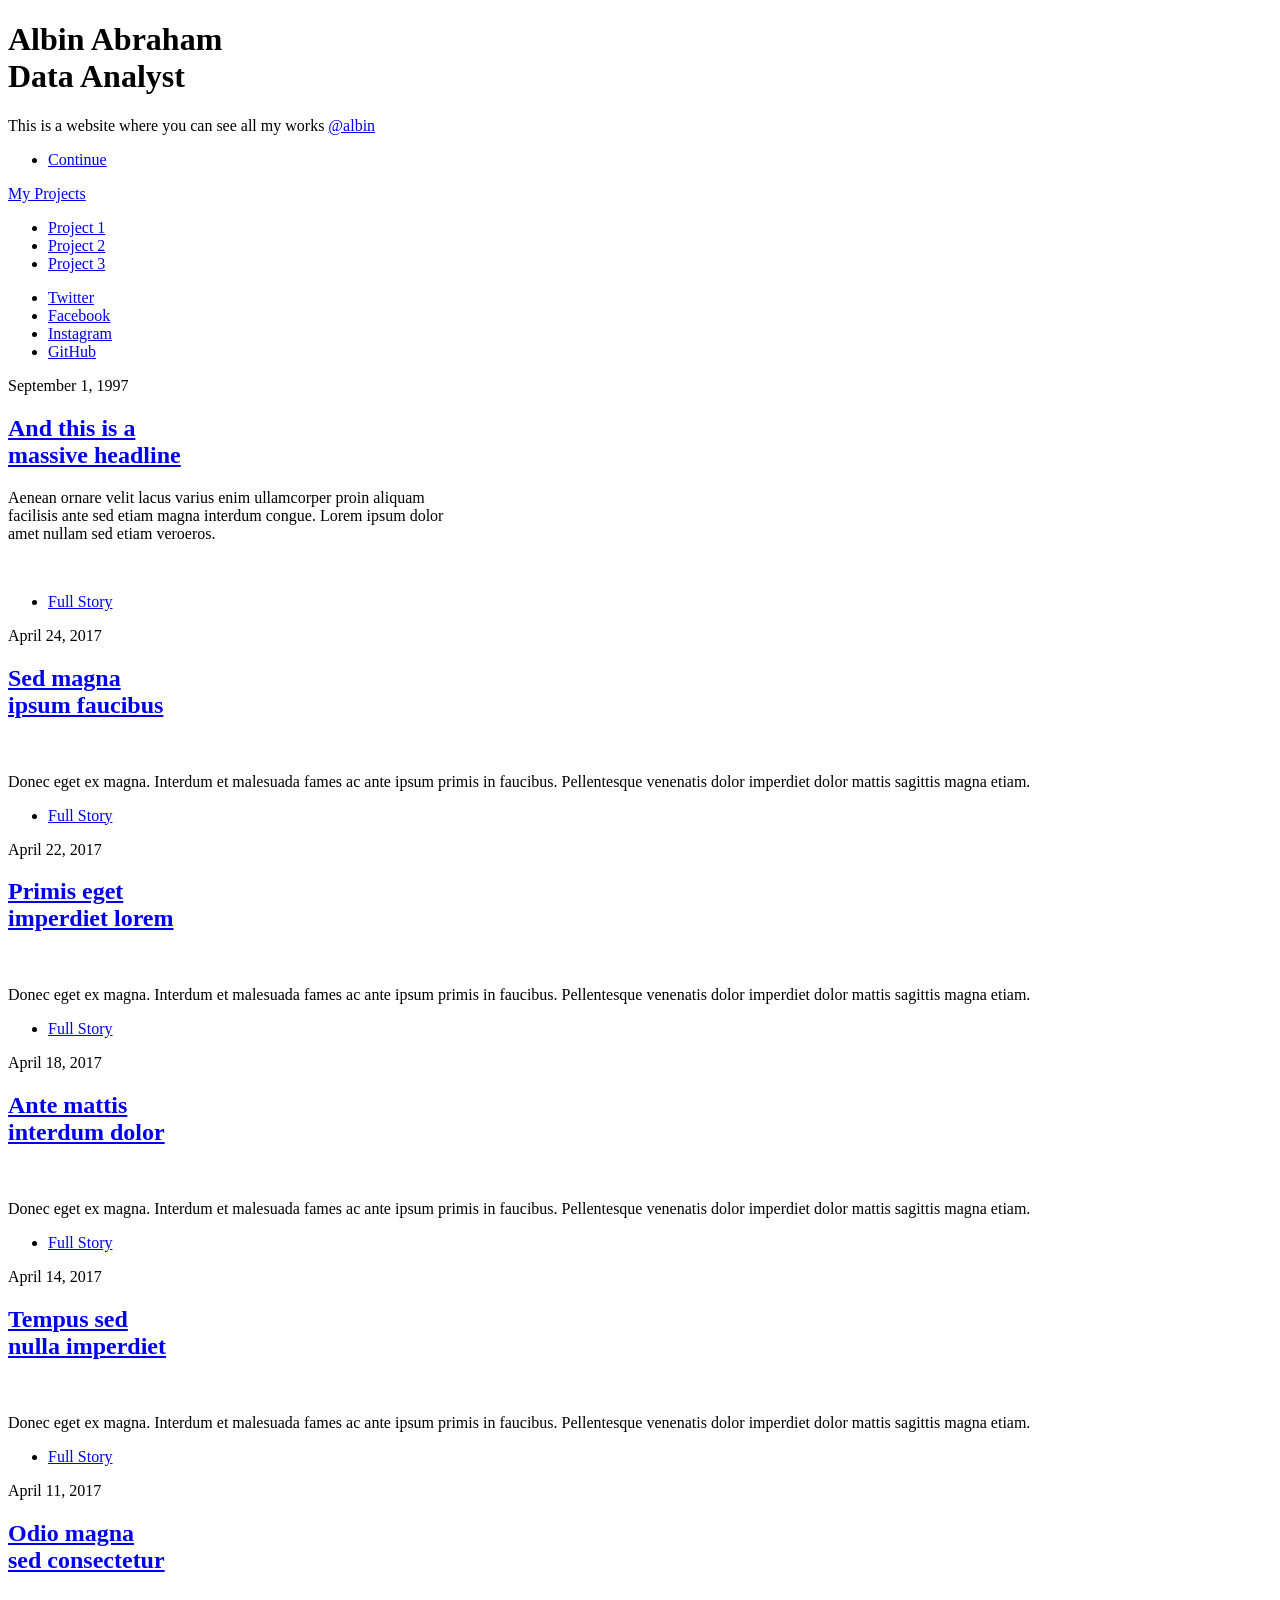
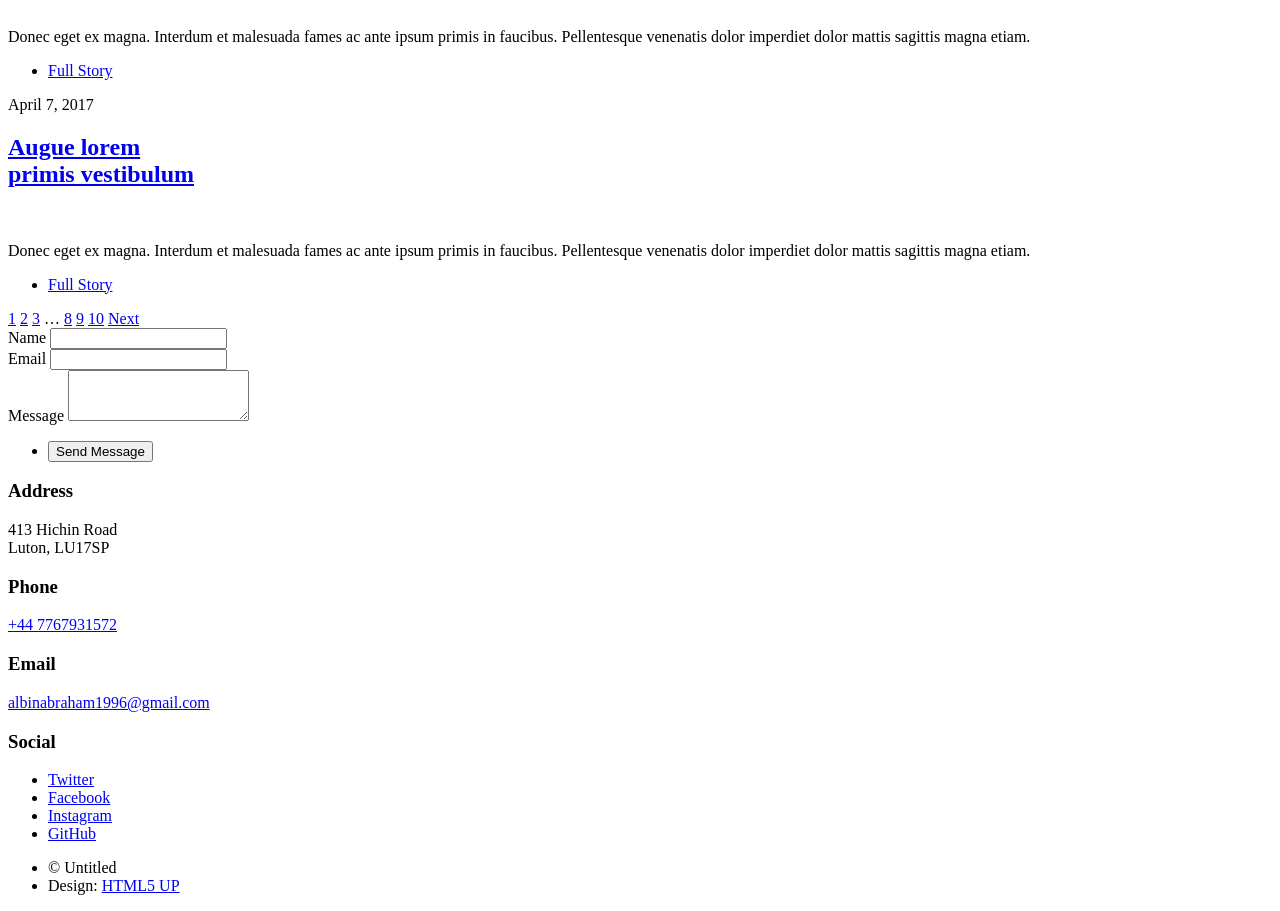
==== index.html @ 596c2a41 "Add files via upload first commit" ====
<!DOCTYPE html>
<!--
	Albin's Portfolio
-->
<html>
  <head>
    <title>AlbinTheAnalyst</title>
    <meta charset="utf-8" />
    <meta
      name="viewport"
      content="width=device-width, initial-scale=1, user-scalable=no"
    />
    <link rel="stylesheet" href="assets/css/main.css" />
    <noscript
      ><link rel="stylesheet" href="assets/css/noscript.css"
    /></noscript>
  </head>
  <body class="is-preload">
    <!-- Wrapper -->
    <div id="wrapper" class="fade-in">
      <!-- Intro -->
      <div id="intro">
        <h1>
          Albin Abraham<br />
          Data Analyst
        </h1>
        <p>
          This is a website where you can see all my works
          <a href="https://www.linkedin.com/in/albin-abraham-ab07b6177/"
            >@albin</a
          >
        </p>
        <ul class="actions">
          <li>
            <a
              href="#header"
              class="button icon solid solo fa-arrow-down scrolly"
              >Continue</a
            >
          </li>
        </ul>
      </div>

      <!-- Header -->
      <header id="header">
        <a href="index.html" class="logo">My Projects</a>
      </header>

      <!-- Nav -->
      <nav id="nav">
        <ul class="links">
          <li class="active"><a href="index.html">Project 1</a></li>
          <li><a href="generic.html">Project 2</a></li>
          <li><a href="elements.html">Project 3</a></li>
        </ul>
        <ul class="icons">
          <li>
            <a href="#" class="icon brands fa-twitter"
              ><span class="label">Twitter</span></a
            >
          </li>
          <li>
            <a href="#" class="icon brands fa-facebook-f"
              ><span class="label">Facebook</span></a
            >
          </li>
          <li>
            <a href="#" class="icon brands fa-instagram"
              ><span class="label">Instagram</span></a
            >
          </li>
          <li>
            <a href="#" class="icon brands fa-github"
              ><span class="label">GitHub</span></a
            >
          </li>
        </ul>
      </nav>

      <!-- Main -->
      <div id="main">
        <!-- Featured Post -->
        <article class="post featured">
          <header class="major">
            <span class="date">September 1, 1997</span>
            <h2>
              <a href="#"
                >And this is a<br />
                massive headline</a
              >
            </h2>
            <p>
              Aenean ornare velit lacus varius enim ullamcorper proin aliquam<br />
              facilisis ante sed etiam magna interdum congue. Lorem ipsum
              dolor<br />
              amet nullam sed etiam veroeros.
            </p>
          </header>
          <a href="#" class="image main"
            ><img src="images/pic01.jpg" alt=""
          /></a>
          <ul class="actions special">
            <li><a href="#" class="button large">Full Story</a></li>
          </ul>
        </article>

        <!-- Posts -->
        <section class="posts">
          <article>
            <header>
              <span class="date">April 24, 2017</span>
              <h2>
                <a href="#"
                  >Sed magna<br />
                  ipsum faucibus</a
                >
              </h2>
            </header>
            <a href="#" class="image fit"
              ><img src="images/pic02.jpg" alt=""
            /></a>
            <p>
              Donec eget ex magna. Interdum et malesuada fames ac ante ipsum
              primis in faucibus. Pellentesque venenatis dolor imperdiet dolor
              mattis sagittis magna etiam.
            </p>
            <ul class="actions special">
              <li><a href="#" class="button">Full Story</a></li>
            </ul>
          </article>
          <article>
            <header>
              <span class="date">April 22, 2017</span>
              <h2>
                <a href="#"
                  >Primis eget<br />
                  imperdiet lorem</a
                >
              </h2>
            </header>
            <a href="#" class="image fit"
              ><img src="images/pic03.jpg" alt=""
            /></a>
            <p>
              Donec eget ex magna. Interdum et malesuada fames ac ante ipsum
              primis in faucibus. Pellentesque venenatis dolor imperdiet dolor
              mattis sagittis magna etiam.
            </p>
            <ul class="actions special">
              <li><a href="#" class="button">Full Story</a></li>
            </ul>
          </article>
          <article>
            <header>
              <span class="date">April 18, 2017</span>
              <h2>
                <a href="#"
                  >Ante mattis<br />
                  interdum dolor</a
                >
              </h2>
            </header>
            <a href="#" class="image fit"
              ><img src="images/pic04.jpg" alt=""
            /></a>
            <p>
              Donec eget ex magna. Interdum et malesuada fames ac ante ipsum
              primis in faucibus. Pellentesque venenatis dolor imperdiet dolor
              mattis sagittis magna etiam.
            </p>
            <ul class="actions special">
              <li><a href="#" class="button">Full Story</a></li>
            </ul>
          </article>
          <article>
            <header>
              <span class="date">April 14, 2017</span>
              <h2>
                <a href="#"
                  >Tempus sed<br />
                  nulla imperdiet</a
                >
              </h2>
            </header>
            <a href="#" class="image fit"
              ><img src="images/pic05.jpg" alt=""
            /></a>
            <p>
              Donec eget ex magna. Interdum et malesuada fames ac ante ipsum
              primis in faucibus. Pellentesque venenatis dolor imperdiet dolor
              mattis sagittis magna etiam.
            </p>
            <ul class="actions special">
              <li><a href="#" class="button">Full Story</a></li>
            </ul>
          </article>
          <article>
            <header>
              <span class="date">April 11, 2017</span>
              <h2>
                <a href="#"
                  >Odio magna<br />
                  sed consectetur</a
                >
              </h2>
            </header>
            <a href="#" class="image fit"
              ><img src="images/pic06.jpg" alt=""
            /></a>
            <p>
              Donec eget ex magna. Interdum et malesuada fames ac ante ipsum
              primis in faucibus. Pellentesque venenatis dolor imperdiet dolor
              mattis sagittis magna etiam.
            </p>
            <ul class="actions special">
              <li><a href="#" class="button">Full Story</a></li>
            </ul>
          </article>
          <article>
            <header>
              <span class="date">April 7, 2017</span>
              <h2>
                <a href="#"
                  >Augue lorem<br />
                  primis vestibulum</a
                >
              </h2>
            </header>
            <a href="#" class="image fit"
              ><img src="images/pic07.jpg" alt=""
            /></a>
            <p>
              Donec eget ex magna. Interdum et malesuada fames ac ante ipsum
              primis in faucibus. Pellentesque venenatis dolor imperdiet dolor
              mattis sagittis magna etiam.
            </p>
            <ul class="actions special">
              <li><a href="#" class="button">Full Story</a></li>
            </ul>
          </article>
        </section>

        <!-- Footer -->
        <footer>
          <div class="pagination">
            <!--<a href="#" class="previous">Prev</a>-->
            <a href="#" class="page active">1</a>
            <a href="#" class="page">2</a>
            <a href="#" class="page">3</a>
            <span class="extra">&hellip;</span>
            <a href="#" class="page">8</a>
            <a href="#" class="page">9</a>
            <a href="#" class="page">10</a>
            <a href="#" class="next">Next</a>
          </div>
        </footer>
      </div>

      <!-- Footer -->
      <footer id="footer">
        <section>
          <form method="post" action="#">
            <div class="fields">
              <div class="field">
                <label for="name">Name</label>
                <input type="text" name="name" id="name" />
              </div>
              <div class="field">
                <label for="email">Email</label>
                <input type="text" name="email" id="email" />
              </div>
              <div class="field">
                <label for="message">Message</label>
                <textarea name="message" id="message" rows="3"></textarea>
              </div>
            </div>
            <ul class="actions">
              <li><input type="submit" value="Send Message" /></li>
            </ul>
          </form>
        </section>
        <section class="split contact">
          <section class="alt">
            <h3>Address</h3>
            <p>
              413 Hichin Road<br />
              Luton, LU17SP
            </p>
          </section>
          <section>
            <h3>Phone</h3>
            <p><a href="#">+44 7767931572</a></p>
          </section>
          <section>
            <h3>Email</h3>
            <p><a href="#">albinabraham1996@gmail.com</a></p>
          </section>
          <section>
            <h3>Social</h3>
            <ul class="icons alt">
              <li>
                <a href="#" class="icon brands alt fa-twitter"
                  ><span class="label">Twitter</span></a
                >
              </li>
              <li>
                <a href="#" class="icon brands alt fa-facebook-f"
                  ><span class="label">Facebook</span></a
                >
              </li>
              <li>
                <a href="#" class="icon brands alt fa-instagram"
                  ><span class="label">Instagram</span></a
                >
              </li>
              <li>
                <a href="#" class="icon brands alt fa-github"
                  ><span class="label">GitHub</span></a
                >
              </li>
            </ul>
          </section>
        </section>
      </footer>

      <!-- Copyright -->
      <div id="copyright">
        <ul>
          <li>&copy; Untitled</li>
          <li>Design: <a href="https://html5up.net">HTML5 UP</a></li>
        </ul>
      </div>
    </div>

    <!-- Scripts -->
    <script src="assets/js/jquery.min.js"></script>
    <script src="assets/js/jquery.scrollex.min.js"></script>
    <script src="assets/js/jquery.scrolly.min.js"></script>
    <script src="assets/js/browser.min.js"></script>
    <script src="assets/js/breakpoints.min.js"></script>
    <script src="assets/js/util.js"></script>
    <script src="assets/js/main.js"></script>
  </body>
</html>
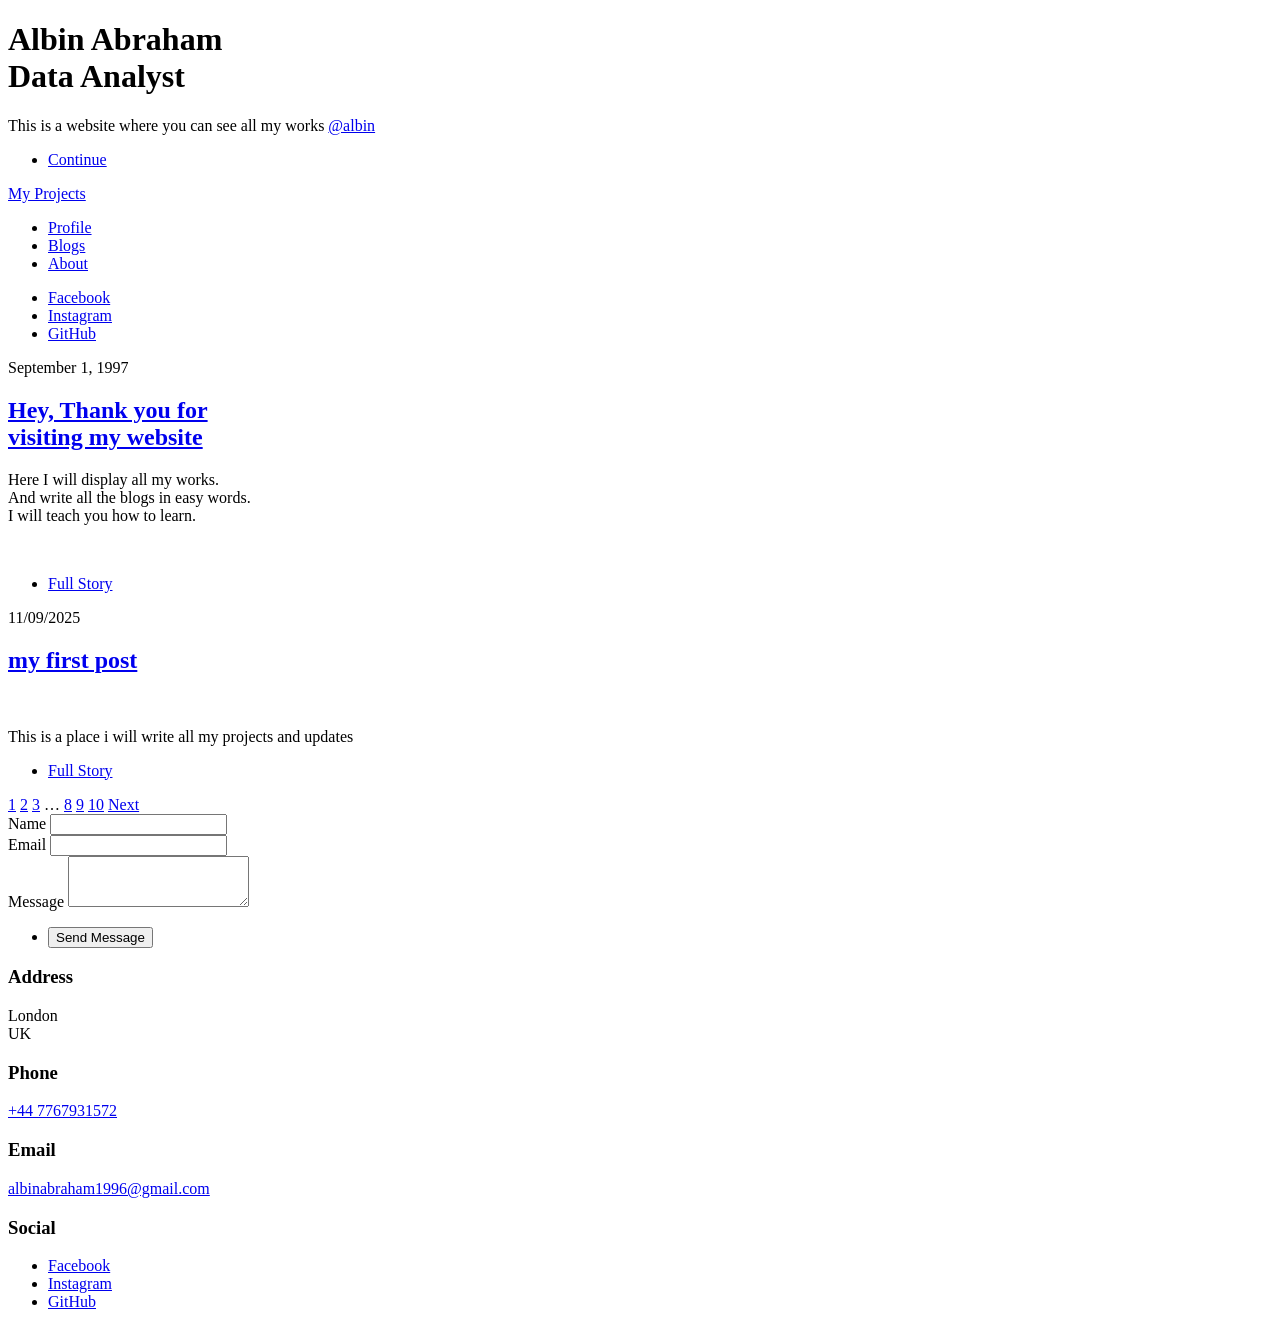
==== commit 67d21afc: "Initial commit of portfolio website" ====
--- a/index.html
+++ b/index.html
@@ -49,28 +49,25 @@
       <!-- Nav -->
       <nav id="nav">
         <ul class="links">
-          <li class="active"><a href="index.html">Project 1</a></li>
-          <li><a href="generic.html">Project 2</a></li>
-          <li><a href="elements.html">Project 3</a></li>
+          <li class="active"><a href="index.html">Profile</a></li>
+          <li><a href="generic.html">Blogs</a></li>
+          <li><a href="elements.html">About</a></li>
         </ul>
         <ul class="icons">
-          <li>
-            <a href="#" class="icon brands fa-twitter"
-              ><span class="label">Twitter</span></a
-            >
-          </li>
-          <li>
-            <a href="#" class="icon brands fa-facebook-f"
+
+         
+          <li>
+            <a href="https://www.facebook.com/albin.abraham.7127/" class="icon brands fa-facebook-f"
               ><span class="label">Facebook</span></a
             >
           </li>
           <li>
-            <a href="#" class="icon brands fa-instagram"
+            <a href="https://www.instagram.com/albin.insta/" class="icon brands fa-instagram"
               ><span class="label">Instagram</span></a
             >
           </li>
           <li>
-            <a href="#" class="icon brands fa-github"
+            <a href="https://github.com/albinshack" class="icon brands fa-github"
               ><span class="label">GitHub</span></a
             >
           </li>
@@ -85,15 +82,14 @@
             <span class="date">September 1, 1997</span>
             <h2>
               <a href="#"
-                >And this is a<br />
-                massive headline</a
+                >Hey, Thank you for<br />
+                visiting my website</a
               >
             </h2>
             <p>
-              Aenean ornare velit lacus varius enim ullamcorper proin aliquam<br />
-              facilisis ante sed etiam magna interdum congue. Lorem ipsum
-              dolor<br />
-              amet nullam sed etiam veroeros.
+              Here I will display all my works. <br />
+              And write all the blogs in easy words. <br />
+              I will teach you how to learn.
             </p>
           </header>
           <a href="#" class="image main"
@@ -108,11 +104,10 @@
         <section class="posts">
           <article>
             <header>
-              <span class="date">April 24, 2017</span>
+              <span class="date">11/09/2025</span>
               <h2>
                 <a href="#"
-                  >Sed magna<br />
-                  ipsum faucibus</a
+                  >my first post</a
                 >
               </h2>
             </header>
@@ -120,119 +115,7 @@
               ><img src="images/pic02.jpg" alt=""
             /></a>
             <p>
-              Donec eget ex magna. Interdum et malesuada fames ac ante ipsum
-              primis in faucibus. Pellentesque venenatis dolor imperdiet dolor
-              mattis sagittis magna etiam.
-            </p>
-            <ul class="actions special">
-              <li><a href="#" class="button">Full Story</a></li>
-            </ul>
-          </article>
-          <article>
-            <header>
-              <span class="date">April 22, 2017</span>
-              <h2>
-                <a href="#"
-                  >Primis eget<br />
-                  imperdiet lorem</a
-                >
-              </h2>
-            </header>
-            <a href="#" class="image fit"
-              ><img src="images/pic03.jpg" alt=""
-            /></a>
-            <p>
-              Donec eget ex magna. Interdum et malesuada fames ac ante ipsum
-              primis in faucibus. Pellentesque venenatis dolor imperdiet dolor
-              mattis sagittis magna etiam.
-            </p>
-            <ul class="actions special">
-              <li><a href="#" class="button">Full Story</a></li>
-            </ul>
-          </article>
-          <article>
-            <header>
-              <span class="date">April 18, 2017</span>
-              <h2>
-                <a href="#"
-                  >Ante mattis<br />
-                  interdum dolor</a
-                >
-              </h2>
-            </header>
-            <a href="#" class="image fit"
-              ><img src="images/pic04.jpg" alt=""
-            /></a>
-            <p>
-              Donec eget ex magna. Interdum et malesuada fames ac ante ipsum
-              primis in faucibus. Pellentesque venenatis dolor imperdiet dolor
-              mattis sagittis magna etiam.
-            </p>
-            <ul class="actions special">
-              <li><a href="#" class="button">Full Story</a></li>
-            </ul>
-          </article>
-          <article>
-            <header>
-              <span class="date">April 14, 2017</span>
-              <h2>
-                <a href="#"
-                  >Tempus sed<br />
-                  nulla imperdiet</a
-                >
-              </h2>
-            </header>
-            <a href="#" class="image fit"
-              ><img src="images/pic05.jpg" alt=""
-            /></a>
-            <p>
-              Donec eget ex magna. Interdum et malesuada fames ac ante ipsum
-              primis in faucibus. Pellentesque venenatis dolor imperdiet dolor
-              mattis sagittis magna etiam.
-            </p>
-            <ul class="actions special">
-              <li><a href="#" class="button">Full Story</a></li>
-            </ul>
-          </article>
-          <article>
-            <header>
-              <span class="date">April 11, 2017</span>
-              <h2>
-                <a href="#"
-                  >Odio magna<br />
-                  sed consectetur</a
-                >
-              </h2>
-            </header>
-            <a href="#" class="image fit"
-              ><img src="images/pic06.jpg" alt=""
-            /></a>
-            <p>
-              Donec eget ex magna. Interdum et malesuada fames ac ante ipsum
-              primis in faucibus. Pellentesque venenatis dolor imperdiet dolor
-              mattis sagittis magna etiam.
-            </p>
-            <ul class="actions special">
-              <li><a href="#" class="button">Full Story</a></li>
-            </ul>
-          </article>
-          <article>
-            <header>
-              <span class="date">April 7, 2017</span>
-              <h2>
-                <a href="#"
-                  >Augue lorem<br />
-                  primis vestibulum</a
-                >
-              </h2>
-            </header>
-            <a href="#" class="image fit"
-              ><img src="images/pic07.jpg" alt=""
-            /></a>
-            <p>
-              Donec eget ex magna. Interdum et malesuada fames ac ante ipsum
-              primis in faucibus. Pellentesque venenatis dolor imperdiet dolor
-              mattis sagittis magna etiam.
+              This is a place i will write all my projects and updates
             </p>
             <ul class="actions special">
               <li><a href="#" class="button">Full Story</a></li>
@@ -259,32 +142,33 @@
       <!-- Footer -->
       <footer id="footer">
         <section>
-          <form method="post" action="#">
+          <form method="POST" action="https://formspree.io/f/mjkazwkw">
             <div class="fields">
               <div class="field">
                 <label for="name">Name</label>
-                <input type="text" name="name" id="name" />
+                <input type="text" name="name" id="name" required />
               </div>
               <div class="field">
                 <label for="email">Email</label>
-                <input type="text" name="email" id="email" />
+                <input type="email" name="email" id="email" required />
               </div>
               <div class="field">
                 <label for="message">Message</label>
-                <textarea name="message" id="message" rows="3"></textarea>
+                <textarea name="message" id="message" rows="3" required></textarea>
               </div>
             </div>
             <ul class="actions">
               <li><input type="submit" value="Send Message" /></li>
             </ul>
           </form>
+
         </section>
         <section class="split contact">
           <section class="alt">
             <h3>Address</h3>
             <p>
-              413 Hichin Road<br />
-              Luton, LU17SP
+              London<br />
+              UK
             </p>
           </section>
           <section>
@@ -298,38 +182,28 @@
           <section>
             <h3>Social</h3>
             <ul class="icons alt">
-              <li>
-                <a href="#" class="icon brands alt fa-twitter"
-                  ><span class="label">Twitter</span></a
-                >
-              </li>
-              <li>
-                <a href="#" class="icon brands alt fa-facebook-f"
-                  ><span class="label">Facebook</span></a
-                >
-              </li>
-              <li>
-                <a href="#" class="icon brands alt fa-instagram"
-                  ><span class="label">Instagram</span></a
-                >
-              </li>
-              <li>
-                <a href="#" class="icon brands alt fa-github"
-                  ><span class="label">GitHub</span></a
-                >
-              </li>
+            
+          <li>
+            <a href="https://www.facebook.com/albin.abraham.7127/" class="icon brands fa-facebook-f"
+              ><span class="label">Facebook</span></a
+            >
+          </li>
+          <li>
+            <a href="https://www.instagram.com/albin.insta/" class="icon brands fa-instagram"
+              ><span class="label">Instagram</span></a
+            >
+          </li>
+          <li>
+            <a href="https://github.com/albinshack" class="icon brands fa-github"
+              ><span class="label">GitHub</span></a
+            >
+          </li>
             </ul>
           </section>
         </section>
       </footer>
 
-      <!-- Copyright -->
-      <div id="copyright">
-        <ul>
-          <li>&copy; Untitled</li>
-          <li>Design: <a href="https://html5up.net">HTML5 UP</a></li>
-        </ul>
-      </div>
+      
     </div>
 
     <!-- Scripts -->
--- a/assets/css/main.css
+++ b/assets/css/main.css
@@ -0,0 +1,4689 @@
+@import url(fontawesome-all.min.css);
+@import url("https://fonts.googleapis.com/css?family=Merriweather:300,700,300italic,700italic|Source+Sans+Pro:900");
+
+/*
+	Massively by HTML5 UP
+	html5up.net | @ajlkn
+	Free for personal and commercial use under the CCA 3.0 license (html5up.net/license)
+*/
+
+html, body, div, span, applet, object,
+iframe, h1, h2, h3, h4, h5, h6, p, blockquote,
+pre, a, abbr, acronym, address, big, cite,
+code, del, dfn, em, img, ins, kbd, q, s, samp,
+small, strike, strong, sub, sup, tt, var, b,
+u, i, center, dl, dt, dd, ol, ul, li, fieldset,
+form, label, legend, table, caption, tbody,
+tfoot, thead, tr, th, td, article, aside,
+canvas, details, embed, figure, figcaption,
+footer, header, hgroup, menu, nav, output, ruby,
+section, summary, time, mark, audio, video {
+	margin: 0;
+	padding: 0;
+	border: 0;
+	font-size: 100%;
+	font: inherit;
+	vertical-align: baseline;}
+
+article, aside, details, figcaption, figure,
+footer, header, hgroup, menu, nav, section {
+	display: block;}
+
+body {
+	line-height: 1;
+}
+
+ol, ul {
+	list-style: none;
+}
+
+blockquote, q {
+	quotes: none;
+}
+
+	blockquote:before, blockquote:after, q:before, q:after {
+		content: '';
+		content: none;
+	}
+
+table {
+	border-collapse: collapse;
+	border-spacing: 0;
+}
+
+body {
+	-webkit-text-size-adjust: none;
+}
+
+mark {
+	background-color: transparent;
+	color: inherit;
+}
+
+input::-moz-focus-inner {
+	border: 0;
+	padding: 0;
+}
+
+input, select, textarea {
+	-moz-appearance: none;
+	-webkit-appearance: none;
+	-ms-appearance: none;
+	appearance: none;
+}
+
+/* Basic */
+
+	@-ms-viewport {
+		width: device-width;
+	}
+
+	body {
+		-ms-overflow-style: scrollbar;
+	}
+
+	@media screen and (max-width: 480px) {
+
+		html, body {
+			min-width: 320px;
+		}
+
+	}
+
+	html {
+		box-sizing: border-box;
+	}
+
+	*, *:before, *:after {
+		box-sizing: inherit;
+	}
+
+	body {
+		background-color: #1e252d;
+	}
+
+		body.is-preload *, body.is-preload *:before, body.is-preload *:after {
+			-moz-animation: none !important;
+			-webkit-animation: none !important;
+			-ms-animation: none !important;
+			animation: none !important;
+			-moz-transition: none !important;
+			-webkit-transition: none !important;
+			-ms-transition: none !important;
+			transition: none !important;
+		}
+
+/* Type */
+
+	html {
+		font-size: 16pt;
+	}
+
+		@media screen and (max-width: 1680px) {
+
+			html {
+				font-size: 12pt;
+			}
+
+		}
+
+		@media screen and (max-width: 1280px) {
+
+			html {
+				font-size: 11pt;
+			}
+
+		}
+
+		@media screen and (max-width: 360px) {
+
+			html {
+				font-size: 10pt;
+			}
+
+		}
+
+	body {
+		color: #212931;
+	}
+
+	body, input, select, textarea {
+		font-family: "Merriweather", Georgia, serif;
+		font-weight: 300;
+		font-size: 1rem;
+		line-height: 2.375;
+	}
+
+	a {
+		-moz-transition: color 0.2s ease-in-out, background-color 0.2s ease-in-out, border-color 0.2s ease-in-out, box-shadow 0.2s ease-in-out;
+		-webkit-transition: color 0.2s ease-in-out, background-color 0.2s ease-in-out, border-color 0.2s ease-in-out, box-shadow 0.2s ease-in-out;
+		-ms-transition: color 0.2s ease-in-out, background-color 0.2s ease-in-out, border-color 0.2s ease-in-out, box-shadow 0.2s ease-in-out;
+		transition: color 0.2s ease-in-out, background-color 0.2s ease-in-out, border-color 0.2s ease-in-out, box-shadow 0.2s ease-in-out;
+		border-bottom: dotted 1px;
+		text-decoration: none;
+	}
+
+		a:hover {
+			border-bottom-color: transparent;
+		}
+
+	strong, b {
+		font-weight: 600;
+	}
+
+	em, i {
+		font-style: italic;
+	}
+
+	p {
+		text-align: justify;
+		margin: 0 0 2rem 0;
+	}
+
+	h1, h2, h3, h4, h5, h6 {
+		font-family: "Source Sans Pro", Helvetica, sans-serif;
+		font-weight: 900;
+		line-height: 1.5;
+		letter-spacing: 0.075em;
+		text-transform: uppercase;
+		margin: 0 0 1rem 0;
+	}
+
+		h1 a, h2 a, h3 a, h4 a, h5 a, h6 a {
+			border-bottom: 0;
+			color: inherit;
+			text-decoration: none;
+		}
+
+	h1 {
+		font-size: 4rem;
+		line-height: 1.1;
+		margin: 0 0 2rem 0;
+	}
+
+	h2 {
+		font-size: 1.75rem;
+		line-height: 1.3;
+		margin: 0 0 1.5rem 0;
+	}
+
+	h3 {
+		font-size: 1.25rem;
+		margin: 0 0 1.5rem 0;
+	}
+
+	h4 {
+		font-size: 1rem;
+	}
+
+	h5 {
+		font-size: 0.9rem;
+	}
+
+	h6 {
+		font-size: 0.8rem;
+	}
+
+	sub {
+		font-size: 0.8rem;
+		position: relative;
+		top: 0.5rem;
+	}
+
+	sup {
+		font-size: 0.8rem;
+		position: relative;
+		top: -0.5rem;
+	}
+
+	blockquote {
+		border-left: solid 4px;
+		font-style: italic;
+		margin: 0 0 2rem 0;
+		padding: 0.5rem 0 0.5rem 2rem;
+	}
+
+	code {
+		border: solid 2px;
+		font-family: "Courier New", monospace;
+		font-size: 0.9rem;
+		margin: 0 0.25rem;
+		padding: 0.25rem 0.65rem;
+	}
+
+	pre {
+		-webkit-overflow-scrolling: touch;
+		font-family: "Courier New", monospace;
+		font-size: 0.9rem;
+		margin: 0 0 2rem 0;
+	}
+
+		pre code {
+			display: block;
+			line-height: 1.75;
+			padding: 1rem 1.5rem;
+			overflow-x: auto;
+		}
+
+	hr {
+		border: 0;
+		border-bottom: solid 2px;
+		margin: 3rem 0;
+	}
+
+		hr.major {
+			margin: 5rem 0;
+		}
+
+	.align-left {
+		text-align: left;
+	}
+
+	.align-center {
+		text-align: center;
+	}
+
+	.align-right {
+		text-align: right;
+	}
+
+	input, select, textarea {
+		color: #212931;
+	}
+
+	a {
+		color: #212931;
+		border-bottom-color: rgba(33, 41, 49, 0.5);
+	}
+
+		a:hover {
+			border-bottom-color: transparent;
+			color: #18bfef !important;
+		}
+
+	strong, b {
+		color: #212931;
+	}
+
+	h1, h2, h3, h4, h5, h6 {
+		color: #212931;
+	}
+
+	blockquote {
+		border-left-color: #eeeeee;
+	}
+
+	code {
+		background: rgba(220, 220, 220, 0.25);
+		border-color: #eeeeee;
+	}
+
+	hr {
+		border-bottom-color: #eeeeee;
+	}
+
+/* Row */
+
+	.row {
+		display: flex;
+		flex-wrap: wrap;
+		box-sizing: border-box;
+		align-items: stretch;
+	}
+
+		.row > * {
+			box-sizing: border-box;
+		}
+
+		.row.gtr-uniform > * > :last-child {
+			margin-bottom: 0;
+		}
+
+		.row.aln-left {
+			justify-content: flex-start;
+		}
+
+		.row.aln-center {
+			justify-content: center;
+		}
+
+		.row.aln-right {
+			justify-content: flex-end;
+		}
+
+		.row.aln-top {
+			align-items: flex-start;
+		}
+
+		.row.aln-middle {
+			align-items: center;
+		}
+
+		.row.aln-bottom {
+			align-items: flex-end;
+		}
+
+		.row > .imp {
+			order: -1;
+		}
+
+		.row > .col-1 {
+			width: 8.33333%;
+		}
+
+		.row > .off-1 {
+			margin-left: 8.33333%;
+		}
+
+		.row > .col-2 {
+			width: 16.66667%;
+		}
+
+		.row > .off-2 {
+			margin-left: 16.66667%;
+		}
+
+		.row > .col-3 {
+			width: 25%;
+		}
+
+		.row > .off-3 {
+			margin-left: 25%;
+		}
+
+		.row > .col-4 {
+			width: 33.33333%;
+		}
+
+		.row > .off-4 {
+			margin-left: 33.33333%;
+		}
+
+		.row > .col-5 {
+			width: 41.66667%;
+		}
+
+		.row > .off-5 {
+			margin-left: 41.66667%;
+		}
+
+		.row > .col-6 {
+			width: 50%;
+		}
+
+		.row > .off-6 {
+			margin-left: 50%;
+		}
+
+		.row > .col-7 {
+			width: 58.33333%;
+		}
+
+		.row > .off-7 {
+			margin-left: 58.33333%;
+		}
+
+		.row > .col-8 {
+			width: 66.66667%;
+		}
+
+		.row > .off-8 {
+			margin-left: 66.66667%;
+		}
+
+		.row > .col-9 {
+			width: 75%;
+		}
+
+		.row > .off-9 {
+			margin-left: 75%;
+		}
+
+		.row > .col-10 {
+			width: 83.33333%;
+		}
+
+		.row > .off-10 {
+			margin-left: 83.33333%;
+		}
+
+		.row > .col-11 {
+			width: 91.66667%;
+		}
+
+		.row > .off-11 {
+			margin-left: 91.66667%;
+		}
+
+		.row > .col-12 {
+			width: 100%;
+		}
+
+		.row > .off-12 {
+			margin-left: 100%;
+		}
+
+		.row.gtr-0 {
+			margin-top: 0;
+			margin-left: 0rem;
+		}
+
+			.row.gtr-0 > * {
+				padding: 0 0 0 0rem;
+			}
+
+			.row.gtr-0.gtr-uniform {
+				margin-top: 0rem;
+			}
+
+				.row.gtr-0.gtr-uniform > * {
+					padding-top: 0rem;
+				}
+
+		.row.gtr-25 {
+			margin-top: 0;
+			margin-left: -0.375rem;
+		}
+
+			.row.gtr-25 > * {
+				padding: 0 0 0 0.375rem;
+			}
+
+			.row.gtr-25.gtr-uniform {
+				margin-top: -0.375rem;
+			}
+
+				.row.gtr-25.gtr-uniform > * {
+					padding-top: 0.375rem;
+				}
+
+		.row.gtr-50 {
+			margin-top: 0;
+			margin-left: -0.75rem;
+		}
+
+			.row.gtr-50 > * {
+				padding: 0 0 0 0.75rem;
+			}
+
+			.row.gtr-50.gtr-uniform {
+				margin-top: -0.75rem;
+			}
+
+				.row.gtr-50.gtr-uniform > * {
+					padding-top: 0.75rem;
+				}
+
+		.row {
+			margin-top: 0;
+			margin-left: -1.5rem;
+		}
+
+			.row > * {
+				padding: 0 0 0 1.5rem;
+			}
+
+			.row.gtr-uniform {
+				margin-top: -1.5rem;
+			}
+
+				.row.gtr-uniform > * {
+					padding-top: 1.5rem;
+				}
+
+		.row.gtr-150 {
+			margin-top: 0;
+			margin-left: -2.25rem;
+		}
+
+			.row.gtr-150 > * {
+				padding: 0 0 0 2.25rem;
+			}
+
+			.row.gtr-150.gtr-uniform {
+				margin-top: -2.25rem;
+			}
+
+				.row.gtr-150.gtr-uniform > * {
+					padding-top: 2.25rem;
+				}
+
+		.row.gtr-200 {
+			margin-top: 0;
+			margin-left: -3rem;
+		}
+
+			.row.gtr-200 > * {
+				padding: 0 0 0 3rem;
+			}
+
+			.row.gtr-200.gtr-uniform {
+				margin-top: -3rem;
+			}
+
+				.row.gtr-200.gtr-uniform > * {
+					padding-top: 3rem;
+				}
+
+		@media screen and (max-width: 1680px) {
+
+			.row {
+				display: flex;
+				flex-wrap: wrap;
+				box-sizing: border-box;
+				align-items: stretch;
+			}
+
+				.row > * {
+					box-sizing: border-box;
+				}
+
+				.row.gtr-uniform > * > :last-child {
+					margin-bottom: 0;
+				}
+
+				.row.aln-left {
+					justify-content: flex-start;
+				}
+
+				.row.aln-center {
+					justify-content: center;
+				}
+
+				.row.aln-right {
+					justify-content: flex-end;
+				}
+
+				.row.aln-top {
+					align-items: flex-start;
+				}
+
+				.row.aln-middle {
+					align-items: center;
+				}
+
+				.row.aln-bottom {
+					align-items: flex-end;
+				}
+
+				.row > .imp-xlarge {
+					order: -1;
+				}
+
+				.row > .col-1-xlarge {
+					width: 8.33333%;
+				}
+
+				.row > .off-1-xlarge {
+					margin-left: 8.33333%;
+				}
+
+				.row > .col-2-xlarge {
+					width: 16.66667%;
+				}
+
+				.row > .off-2-xlarge {
+					margin-left: 16.66667%;
+				}
+
+				.row > .col-3-xlarge {
+					width: 25%;
+				}
+
+				.row > .off-3-xlarge {
+					margin-left: 25%;
+				}
+
+				.row > .col-4-xlarge {
+					width: 33.33333%;
+				}
+
+				.row > .off-4-xlarge {
+					margin-left: 33.33333%;
+				}
+
+				.row > .col-5-xlarge {
+					width: 41.66667%;
+				}
+
+				.row > .off-5-xlarge {
+					margin-left: 41.66667%;
+				}
+
+				.row > .col-6-xlarge {
+					width: 50%;
+				}
+
+				.row > .off-6-xlarge {
+					margin-left: 50%;
+				}
+
+				.row > .col-7-xlarge {
+					width: 58.33333%;
+				}
+
+				.row > .off-7-xlarge {
+					margin-left: 58.33333%;
+				}
+
+				.row > .col-8-xlarge {
+					width: 66.66667%;
+				}
+
+				.row > .off-8-xlarge {
+					margin-left: 66.66667%;
+				}
+
+				.row > .col-9-xlarge {
+					width: 75%;
+				}
+
+				.row > .off-9-xlarge {
+					margin-left: 75%;
+				}
+
+				.row > .col-10-xlarge {
+					width: 83.33333%;
+				}
+
+				.row > .off-10-xlarge {
+					margin-left: 83.33333%;
+				}
+
+				.row > .col-11-xlarge {
+					width: 91.66667%;
+				}
+
+				.row > .off-11-xlarge {
+					margin-left: 91.66667%;
+				}
+
+				.row > .col-12-xlarge {
+					width: 100%;
+				}
+
+				.row > .off-12-xlarge {
+					margin-left: 100%;
+				}
+
+				.row.gtr-0 {
+					margin-top: 0;
+					margin-left: 0rem;
+				}
+
+					.row.gtr-0 > * {
+						padding: 0 0 0 0rem;
+					}
+
+					.row.gtr-0.gtr-uniform {
+						margin-top: 0rem;
+					}
+
+						.row.gtr-0.gtr-uniform > * {
+							padding-top: 0rem;
+						}
+
+				.row.gtr-25 {
+					margin-top: 0;
+					margin-left: -0.375rem;
+				}
+
+					.row.gtr-25 > * {
+						padding: 0 0 0 0.375rem;
+					}
+
+					.row.gtr-25.gtr-uniform {
+						margin-top: -0.375rem;
+					}
+
+						.row.gtr-25.gtr-uniform > * {
+							padding-top: 0.375rem;
+						}
+
+				.row.gtr-50 {
+					margin-top: 0;
+					margin-left: -0.75rem;
+				}
+
+					.row.gtr-50 > * {
+						padding: 0 0 0 0.75rem;
+					}
+
+					.row.gtr-50.gtr-uniform {
+						margin-top: -0.75rem;
+					}
+
+						.row.gtr-50.gtr-uniform > * {
+							padding-top: 0.75rem;
+						}
+
+				.row {
+					margin-top: 0;
+					margin-left: -1.5rem;
+				}
+
+					.row > * {
+						padding: 0 0 0 1.5rem;
+					}
+
+					.row.gtr-uniform {
+						margin-top: -1.5rem;
+					}
+
+						.row.gtr-uniform > * {
+							padding-top: 1.5rem;
+						}
+
+				.row.gtr-150 {
+					margin-top: 0;
+					margin-left: -2.25rem;
+				}
+
+					.row.gtr-150 > * {
+						padding: 0 0 0 2.25rem;
+					}
+
+					.row.gtr-150.gtr-uniform {
+						margin-top: -2.25rem;
+					}
+
+						.row.gtr-150.gtr-uniform > * {
+							padding-top: 2.25rem;
+						}
+
+				.row.gtr-200 {
+					margin-top: 0;
+					margin-left: -3rem;
+				}
+
+					.row.gtr-200 > * {
+						padding: 0 0 0 3rem;
+					}
+
+					.row.gtr-200.gtr-uniform {
+						margin-top: -3rem;
+					}
+
+						.row.gtr-200.gtr-uniform > * {
+							padding-top: 3rem;
+						}
+
+		}
+
+		@media screen and (max-width: 1280px) {
+
+			.row {
+				display: flex;
+				flex-wrap: wrap;
+				box-sizing: border-box;
+				align-items: stretch;
+			}
+
+				.row > * {
+					box-sizing: border-box;
+				}
+
+				.row.gtr-uniform > * > :last-child {
+					margin-bottom: 0;
+				}
+
+				.row.aln-left {
+					justify-content: flex-start;
+				}
+
+				.row.aln-center {
+					justify-content: center;
+				}
+
+				.row.aln-right {
+					justify-content: flex-end;
+				}
+
+				.row.aln-top {
+					align-items: flex-start;
+				}
+
+				.row.aln-middle {
+					align-items: center;
+				}
+
+				.row.aln-bottom {
+					align-items: flex-end;
+				}
+
+				.row > .imp-large {
+					order: -1;
+				}
+
+				.row > .col-1-large {
+					width: 8.33333%;
+				}
+
+				.row > .off-1-large {
+					margin-left: 8.33333%;
+				}
+
+				.row > .col-2-large {
+					width: 16.66667%;
+				}
+
+				.row > .off-2-large {
+					margin-left: 16.66667%;
+				}
+
+				.row > .col-3-large {
+					width: 25%;
+				}
+
+				.row > .off-3-large {
+					margin-left: 25%;
+				}
+
+				.row > .col-4-large {
+					width: 33.33333%;
+				}
+
+				.row > .off-4-large {
+					margin-left: 33.33333%;
+				}
+
+				.row > .col-5-large {
+					width: 41.66667%;
+				}
+
+				.row > .off-5-large {
+					margin-left: 41.66667%;
+				}
+
+				.row > .col-6-large {
+					width: 50%;
+				}
+
+				.row > .off-6-large {
+					margin-left: 50%;
+				}
+
+				.row > .col-7-large {
+					width: 58.33333%;
+				}
+
+				.row > .off-7-large {
+					margin-left: 58.33333%;
+				}
+
+				.row > .col-8-large {
+					width: 66.66667%;
+				}
+
+				.row > .off-8-large {
+					margin-left: 66.66667%;
+				}
+
+				.row > .col-9-large {
+					width: 75%;
+				}
+
+				.row > .off-9-large {
+					margin-left: 75%;
+				}
+
+				.row > .col-10-large {
+					width: 83.33333%;
+				}
+
+				.row > .off-10-large {
+					margin-left: 83.33333%;
+				}
+
+				.row > .col-11-large {
+					width: 91.66667%;
+				}
+
+				.row > .off-11-large {
+					margin-left: 91.66667%;
+				}
+
+				.row > .col-12-large {
+					width: 100%;
+				}
+
+				.row > .off-12-large {
+					margin-left: 100%;
+				}
+
+				.row.gtr-0 {
+					margin-top: 0;
+					margin-left: 0rem;
+				}
+
+					.row.gtr-0 > * {
+						padding: 0 0 0 0rem;
+					}
+
+					.row.gtr-0.gtr-uniform {
+						margin-top: 0rem;
+					}
+
+						.row.gtr-0.gtr-uniform > * {
+							padding-top: 0rem;
+						}
+
+				.row.gtr-25 {
+					margin-top: 0;
+					margin-left: -0.375rem;
+				}
+
+					.row.gtr-25 > * {
+						padding: 0 0 0 0.375rem;
+					}
+
+					.row.gtr-25.gtr-uniform {
+						margin-top: -0.375rem;
+					}
+
+						.row.gtr-25.gtr-uniform > * {
+							padding-top: 0.375rem;
+						}
+
+				.row.gtr-50 {
+					margin-top: 0;
+					margin-left: -0.75rem;
+				}
+
+					.row.gtr-50 > * {
+						padding: 0 0 0 0.75rem;
+					}
+
+					.row.gtr-50.gtr-uniform {
+						margin-top: -0.75rem;
+					}
+
+						.row.gtr-50.gtr-uniform > * {
+							padding-top: 0.75rem;
+						}
+
+				.row {
+					margin-top: 0;
+					margin-left: -1.5rem;
+				}
+
+					.row > * {
+						padding: 0 0 0 1.5rem;
+					}
+
+					.row.gtr-uniform {
+						margin-top: -1.5rem;
+					}
+
+						.row.gtr-uniform > * {
+							padding-top: 1.5rem;
+						}
+
+				.row.gtr-150 {
+					margin-top: 0;
+					margin-left: -2.25rem;
+				}
+
+					.row.gtr-150 > * {
+						padding: 0 0 0 2.25rem;
+					}
+
+					.row.gtr-150.gtr-uniform {
+						margin-top: -2.25rem;
+					}
+
+						.row.gtr-150.gtr-uniform > * {
+							padding-top: 2.25rem;
+						}
+
+				.row.gtr-200 {
+					margin-top: 0;
+					margin-left: -3rem;
+				}
+
+					.row.gtr-200 > * {
+						padding: 0 0 0 3rem;
+					}
+
+					.row.gtr-200.gtr-uniform {
+						margin-top: -3rem;
+					}
+
+						.row.gtr-200.gtr-uniform > * {
+							padding-top: 3rem;
+						}
+
+		}
+
+		@media screen and (max-width: 980px) {
+
+			.row {
+				display: flex;
+				flex-wrap: wrap;
+				box-sizing: border-box;
+				align-items: stretch;
+			}
+
+				.row > * {
+					box-sizing: border-box;
+				}
+
+				.row.gtr-uniform > * > :last-child {
+					margin-bottom: 0;
+				}
+
+				.row.aln-left {
+					justify-content: flex-start;
+				}
+
+				.row.aln-center {
+					justify-content: center;
+				}
+
+				.row.aln-right {
+					justify-content: flex-end;
+				}
+
+				.row.aln-top {
+					align-items: flex-start;
+				}
+
+				.row.aln-middle {
+					align-items: center;
+				}
+
+				.row.aln-bottom {
+					align-items: flex-end;
+				}
+
+				.row > .imp-medium {
+					order: -1;
+				}
+
+				.row > .col-1-medium {
+					width: 8.33333%;
+				}
+
+				.row > .off-1-medium {
+					margin-left: 8.33333%;
+				}
+
+				.row > .col-2-medium {
+					width: 16.66667%;
+				}
+
+				.row > .off-2-medium {
+					margin-left: 16.66667%;
+				}
+
+				.row > .col-3-medium {
+					width: 25%;
+				}
+
+				.row > .off-3-medium {
+					margin-left: 25%;
+				}
+
+				.row > .col-4-medium {
+					width: 33.33333%;
+				}
+
+				.row > .off-4-medium {
+					margin-left: 33.33333%;
+				}
+
+				.row > .col-5-medium {
+					width: 41.66667%;
+				}
+
+				.row > .off-5-medium {
+					margin-left: 41.66667%;
+				}
+
+				.row > .col-6-medium {
+					width: 50%;
+				}
+
+				.row > .off-6-medium {
+					margin-left: 50%;
+				}
+
+				.row > .col-7-medium {
+					width: 58.33333%;
+				}
+
+				.row > .off-7-medium {
+					margin-left: 58.33333%;
+				}
+
+				.row > .col-8-medium {
+					width: 66.66667%;
+				}
+
+				.row > .off-8-medium {
+					margin-left: 66.66667%;
+				}
+
+				.row > .col-9-medium {
+					width: 75%;
+				}
+
+				.row > .off-9-medium {
+					margin-left: 75%;
+				}
+
+				.row > .col-10-medium {
+					width: 83.33333%;
+				}
+
+				.row > .off-10-medium {
+					margin-left: 83.33333%;
+				}
+
+				.row > .col-11-medium {
+					width: 91.66667%;
+				}
+
+				.row > .off-11-medium {
+					margin-left: 91.66667%;
+				}
+
+				.row > .col-12-medium {
+					width: 100%;
+				}
+
+				.row > .off-12-medium {
+					margin-left: 100%;
+				}
+
+				.row.gtr-0 {
+					margin-top: 0;
+					margin-left: 0rem;
+				}
+
+					.row.gtr-0 > * {
+						padding: 0 0 0 0rem;
+					}
+
+					.row.gtr-0.gtr-uniform {
+						margin-top: 0rem;
+					}
+
+						.row.gtr-0.gtr-uniform > * {
+							padding-top: 0rem;
+						}
+
+				.row.gtr-25 {
+					margin-top: 0;
+					margin-left: -0.375rem;
+				}
+
+					.row.gtr-25 > * {
+						padding: 0 0 0 0.375rem;
+					}
+
+					.row.gtr-25.gtr-uniform {
+						margin-top: -0.375rem;
+					}
+
+						.row.gtr-25.gtr-uniform > * {
+							padding-top: 0.375rem;
+						}
+
+				.row.gtr-50 {
+					margin-top: 0;
+					margin-left: -0.75rem;
+				}
+
+					.row.gtr-50 > * {
+						padding: 0 0 0 0.75rem;
+					}
+
+					.row.gtr-50.gtr-uniform {
+						margin-top: -0.75rem;
+					}
+
+						.row.gtr-50.gtr-uniform > * {
+							padding-top: 0.75rem;
+						}
+
+				.row {
+					margin-top: 0;
+					margin-left: -1.5rem;
+				}
+
+					.row > * {
+						padding: 0 0 0 1.5rem;
+					}
+
+					.row.gtr-uniform {
+						margin-top: -1.5rem;
+					}
+
+						.row.gtr-uniform > * {
+							padding-top: 1.5rem;
+						}
+
+				.row.gtr-150 {
+					margin-top: 0;
+					margin-left: -2.25rem;
+				}
+
+					.row.gtr-150 > * {
+						padding: 0 0 0 2.25rem;
+					}
+
+					.row.gtr-150.gtr-uniform {
+						margin-top: -2.25rem;
+					}
+
+						.row.gtr-150.gtr-uniform > * {
+							padding-top: 2.25rem;
+						}
+
+				.row.gtr-200 {
+					margin-top: 0;
+					margin-left: -3rem;
+				}
+
+					.row.gtr-200 > * {
+						padding: 0 0 0 3rem;
+					}
+
+					.row.gtr-200.gtr-uniform {
+						margin-top: -3rem;
+					}
+
+						.row.gtr-200.gtr-uniform > * {
+							padding-top: 3rem;
+						}
+
+		}
+
+		@media screen and (max-width: 736px) {
+
+			.row {
+				display: flex;
+				flex-wrap: wrap;
+				box-sizing: border-box;
+				align-items: stretch;
+			}
+
+				.row > * {
+					box-sizing: border-box;
+				}
+
+				.row.gtr-uniform > * > :last-child {
+					margin-bottom: 0;
+				}
+
+				.row.aln-left {
+					justify-content: flex-start;
+				}
+
+				.row.aln-center {
+					justify-content: center;
+				}
+
+				.row.aln-right {
+					justify-content: flex-end;
+				}
+
+				.row.aln-top {
+					align-items: flex-start;
+				}
+
+				.row.aln-middle {
+					align-items: center;
+				}
+
+				.row.aln-bottom {
+					align-items: flex-end;
+				}
+
+				.row > .imp-small {
+					order: -1;
+				}
+
+				.row > .col-1-small {
+					width: 8.33333%;
+				}
+
+				.row > .off-1-small {
+					margin-left: 8.33333%;
+				}
+
+				.row > .col-2-small {
+					width: 16.66667%;
+				}
+
+				.row > .off-2-small {
+					margin-left: 16.66667%;
+				}
+
+				.row > .col-3-small {
+					width: 25%;
+				}
+
+				.row > .off-3-small {
+					margin-left: 25%;
+				}
+
+				.row > .col-4-small {
+					width: 33.33333%;
+				}
+
+				.row > .off-4-small {
+					margin-left: 33.33333%;
+				}
+
+				.row > .col-5-small {
+					width: 41.66667%;
+				}
+
+				.row > .off-5-small {
+					margin-left: 41.66667%;
+				}
+
+				.row > .col-6-small {
+					width: 50%;
+				}
+
+				.row > .off-6-small {
+					margin-left: 50%;
+				}
+
+				.row > .col-7-small {
+					width: 58.33333%;
+				}
+
+				.row > .off-7-small {
+					margin-left: 58.33333%;
+				}
+
+				.row > .col-8-small {
+					width: 66.66667%;
+				}
+
+				.row > .off-8-small {
+					margin-left: 66.66667%;
+				}
+
+				.row > .col-9-small {
+					width: 75%;
+				}
+
+				.row > .off-9-small {
+					margin-left: 75%;
+				}
+
+				.row > .col-10-small {
+					width: 83.33333%;
+				}
+
+				.row > .off-10-small {
+					margin-left: 83.33333%;
+				}
+
+				.row > .col-11-small {
+					width: 91.66667%;
+				}
+
+				.row > .off-11-small {
+					margin-left: 91.66667%;
+				}
+
+				.row > .col-12-small {
+					width: 100%;
+				}
+
+				.row > .off-12-small {
+					margin-left: 100%;
+				}
+
+				.row.gtr-0 {
+					margin-top: 0;
+					margin-left: 0rem;
+				}
+
+					.row.gtr-0 > * {
+						padding: 0 0 0 0rem;
+					}
+
+					.row.gtr-0.gtr-uniform {
+						margin-top: 0rem;
+					}
+
+						.row.gtr-0.gtr-uniform > * {
+							padding-top: 0rem;
+						}
+
+				.row.gtr-25 {
+					margin-top: 0;
+					margin-left: -0.375rem;
+				}
+
+					.row.gtr-25 > * {
+						padding: 0 0 0 0.375rem;
+					}
+
+					.row.gtr-25.gtr-uniform {
+						margin-top: -0.375rem;
+					}
+
+						.row.gtr-25.gtr-uniform > * {
+							padding-top: 0.375rem;
+						}
+
+				.row.gtr-50 {
+					margin-top: 0;
+					margin-left: -0.75rem;
+				}
+
+					.row.gtr-50 > * {
+						padding: 0 0 0 0.75rem;
+					}
+
+					.row.gtr-50.gtr-uniform {
+						margin-top: -0.75rem;
+					}
+
+						.row.gtr-50.gtr-uniform > * {
+							padding-top: 0.75rem;
+						}
+
+				.row {
+					margin-top: 0;
+					margin-left: -1.5rem;
+				}
+
+					.row > * {
+						padding: 0 0 0 1.5rem;
+					}
+
+					.row.gtr-uniform {
+						margin-top: -1.5rem;
+					}
+
+						.row.gtr-uniform > * {
+							padding-top: 1.5rem;
+						}
+
+				.row.gtr-150 {
+					margin-top: 0;
+					margin-left: -2.25rem;
+				}
+
+					.row.gtr-150 > * {
+						padding: 0 0 0 2.25rem;
+					}
+
+					.row.gtr-150.gtr-uniform {
+						margin-top: -2.25rem;
+					}
+
+						.row.gtr-150.gtr-uniform > * {
+							padding-top: 2.25rem;
+						}
+
+				.row.gtr-200 {
+					margin-top: 0;
+					margin-left: -3rem;
+				}
+
+					.row.gtr-200 > * {
+						padding: 0 0 0 3rem;
+					}
+
+					.row.gtr-200.gtr-uniform {
+						margin-top: -3rem;
+					}
+
+						.row.gtr-200.gtr-uniform > * {
+							padding-top: 3rem;
+						}
+
+		}
+
+		@media screen and (max-width: 480px) {
+
+			.row {
+				display: flex;
+				flex-wrap: wrap;
+				box-sizing: border-box;
+				align-items: stretch;
+			}
+
+				.row > * {
+					box-sizing: border-box;
+				}
+
+				.row.gtr-uniform > * > :last-child {
+					margin-bottom: 0;
+				}
+
+				.row.aln-left {
+					justify-content: flex-start;
+				}
+
+				.row.aln-center {
+					justify-content: center;
+				}
+
+				.row.aln-right {
+					justify-content: flex-end;
+				}
+
+				.row.aln-top {
+					align-items: flex-start;
+				}
+
+				.row.aln-middle {
+					align-items: center;
+				}
+
+				.row.aln-bottom {
+					align-items: flex-end;
+				}
+
+				.row > .imp-xsmall {
+					order: -1;
+				}
+
+				.row > .col-1-xsmall {
+					width: 8.33333%;
+				}
+
+				.row > .off-1-xsmall {
+					margin-left: 8.33333%;
+				}
+
+				.row > .col-2-xsmall {
+					width: 16.66667%;
+				}
+
+				.row > .off-2-xsmall {
+					margin-left: 16.66667%;
+				}
+
+				.row > .col-3-xsmall {
+					width: 25%;
+				}
+
+				.row > .off-3-xsmall {
+					margin-left: 25%;
+				}
+
+				.row > .col-4-xsmall {
+					width: 33.33333%;
+				}
+
+				.row > .off-4-xsmall {
+					margin-left: 33.33333%;
+				}
+
+				.row > .col-5-xsmall {
+					width: 41.66667%;
+				}
+
+				.row > .off-5-xsmall {
+					margin-left: 41.66667%;
+				}
+
+				.row > .col-6-xsmall {
+					width: 50%;
+				}
+
+				.row > .off-6-xsmall {
+					margin-left: 50%;
+				}
+
+				.row > .col-7-xsmall {
+					width: 58.33333%;
+				}
+
+				.row > .off-7-xsmall {
+					margin-left: 58.33333%;
+				}
+
+				.row > .col-8-xsmall {
+					width: 66.66667%;
+				}
+
+				.row > .off-8-xsmall {
+					margin-left: 66.66667%;
+				}
+
+				.row > .col-9-xsmall {
+					width: 75%;
+				}
+
+				.row > .off-9-xsmall {
+					margin-left: 75%;
+				}
+
+				.row > .col-10-xsmall {
+					width: 83.33333%;
+				}
+
+				.row > .off-10-xsmall {
+					margin-left: 83.33333%;
+				}
+
+				.row > .col-11-xsmall {
+					width: 91.66667%;
+				}
+
+				.row > .off-11-xsmall {
+					margin-left: 91.66667%;
+				}
+
+				.row > .col-12-xsmall {
+					width: 100%;
+				}
+
+				.row > .off-12-xsmall {
+					margin-left: 100%;
+				}
+
+				.row.gtr-0 {
+					margin-top: 0;
+					margin-left: 0rem;
+				}
+
+					.row.gtr-0 > * {
+						padding: 0 0 0 0rem;
+					}
+
+					.row.gtr-0.gtr-uniform {
+						margin-top: 0rem;
+					}
+
+						.row.gtr-0.gtr-uniform > * {
+							padding-top: 0rem;
+						}
+
+				.row.gtr-25 {
+					margin-top: 0;
+					margin-left: -0.375rem;
+				}
+
+					.row.gtr-25 > * {
+						padding: 0 0 0 0.375rem;
+					}
+
+					.row.gtr-25.gtr-uniform {
+						margin-top: -0.375rem;
+					}
+
+						.row.gtr-25.gtr-uniform > * {
+							padding-top: 0.375rem;
+						}
+
+				.row.gtr-50 {
+					margin-top: 0;
+					margin-left: -0.75rem;
+				}
+
+					.row.gtr-50 > * {
+						padding: 0 0 0 0.75rem;
+					}
+
+					.row.gtr-50.gtr-uniform {
+						margin-top: -0.75rem;
+					}
+
+						.row.gtr-50.gtr-uniform > * {
+							padding-top: 0.75rem;
+						}
+
+				.row {
+					margin-top: 0;
+					margin-left: -1.5rem;
+				}
+
+					.row > * {
+						padding: 0 0 0 1.5rem;
+					}
+
+					.row.gtr-uniform {
+						margin-top: -1.5rem;
+					}
+
+						.row.gtr-uniform > * {
+							padding-top: 1.5rem;
+						}
+
+				.row.gtr-150 {
+					margin-top: 0;
+					margin-left: -2.25rem;
+				}
+
+					.row.gtr-150 > * {
+						padding: 0 0 0 2.25rem;
+					}
+
+					.row.gtr-150.gtr-uniform {
+						margin-top: -2.25rem;
+					}
+
+						.row.gtr-150.gtr-uniform > * {
+							padding-top: 2.25rem;
+						}
+
+				.row.gtr-200 {
+					margin-top: 0;
+					margin-left: -3rem;
+				}
+
+					.row.gtr-200 > * {
+						padding: 0 0 0 3rem;
+					}
+
+					.row.gtr-200.gtr-uniform {
+						margin-top: -3rem;
+					}
+
+						.row.gtr-200.gtr-uniform > * {
+							padding-top: 3rem;
+						}
+
+		}
+
+		@media screen and (max-width: 360px) {
+
+			.row {
+				display: flex;
+				flex-wrap: wrap;
+				box-sizing: border-box;
+				align-items: stretch;
+			}
+
+				.row > * {
+					box-sizing: border-box;
+				}
+
+				.row.gtr-uniform > * > :last-child {
+					margin-bottom: 0;
+				}
+
+				.row.aln-left {
+					justify-content: flex-start;
+				}
+
+				.row.aln-center {
+					justify-content: center;
+				}
+
+				.row.aln-right {
+					justify-content: flex-end;
+				}
+
+				.row.aln-top {
+					align-items: flex-start;
+				}
+
+				.row.aln-middle {
+					align-items: center;
+				}
+
+				.row.aln-bottom {
+					align-items: flex-end;
+				}
+
+				.row > .imp-xxsmall {
+					order: -1;
+				}
+
+				.row > .col-1-xxsmall {
+					width: 8.33333%;
+				}
+
+				.row > .off-1-xxsmall {
+					margin-left: 8.33333%;
+				}
+
+				.row > .col-2-xxsmall {
+					width: 16.66667%;
+				}
+
+				.row > .off-2-xxsmall {
+					margin-left: 16.66667%;
+				}
+
+				.row > .col-3-xxsmall {
+					width: 25%;
+				}
+
+				.row > .off-3-xxsmall {
+					margin-left: 25%;
+				}
+
+				.row > .col-4-xxsmall {
+					width: 33.33333%;
+				}
+
+				.row > .off-4-xxsmall {
+					margin-left: 33.33333%;
+				}
+
+				.row > .col-5-xxsmall {
+					width: 41.66667%;
+				}
+
+				.row > .off-5-xxsmall {
+					margin-left: 41.66667%;
+				}
+
+				.row > .col-6-xxsmall {
+					width: 50%;
+				}
+
+				.row > .off-6-xxsmall {
+					margin-left: 50%;
+				}
+
+				.row > .col-7-xxsmall {
+					width: 58.33333%;
+				}
+
+				.row > .off-7-xxsmall {
+					margin-left: 58.33333%;
+				}
+
+				.row > .col-8-xxsmall {
+					width: 66.66667%;
+				}
+
+				.row > .off-8-xxsmall {
+					margin-left: 66.66667%;
+				}
+
+				.row > .col-9-xxsmall {
+					width: 75%;
+				}
+
+				.row > .off-9-xxsmall {
+					margin-left: 75%;
+				}
+
+				.row > .col-10-xxsmall {
+					width: 83.33333%;
+				}
+
+				.row > .off-10-xxsmall {
+					margin-left: 83.33333%;
+				}
+
+				.row > .col-11-xxsmall {
+					width: 91.66667%;
+				}
+
+				.row > .off-11-xxsmall {
+					margin-left: 91.66667%;
+				}
+
+				.row > .col-12-xxsmall {
+					width: 100%;
+				}
+
+				.row > .off-12-xxsmall {
+					margin-left: 100%;
+				}
+
+				.row.gtr-0 {
+					margin-top: 0;
+					margin-left: 0rem;
+				}
+
+					.row.gtr-0 > * {
+						padding: 0 0 0 0rem;
+					}
+
+					.row.gtr-0.gtr-uniform {
+						margin-top: 0rem;
+					}
+
+						.row.gtr-0.gtr-uniform > * {
+							padding-top: 0rem;
+						}
+
+				.row.gtr-25 {
+					margin-top: 0;
+					margin-left: -0.375rem;
+				}
+
+					.row.gtr-25 > * {
+						padding: 0 0 0 0.375rem;
+					}
+
+					.row.gtr-25.gtr-uniform {
+						margin-top: -0.375rem;
+					}
+
+						.row.gtr-25.gtr-uniform > * {
+							padding-top: 0.375rem;
+						}
+
+				.row.gtr-50 {
+					margin-top: 0;
+					margin-left: -0.75rem;
+				}
+
+					.row.gtr-50 > * {
+						padding: 0 0 0 0.75rem;
+					}
+
+					.row.gtr-50.gtr-uniform {
+						margin-top: -0.75rem;
+					}
+
+						.row.gtr-50.gtr-uniform > * {
+							padding-top: 0.75rem;
+						}
+
+				.row {
+					margin-top: 0;
+					margin-left: -1.5rem;
+				}
+
+					.row > * {
+						padding: 0 0 0 1.5rem;
+					}
+
+					.row.gtr-uniform {
+						margin-top: -1.5rem;
+					}
+
+						.row.gtr-uniform > * {
+							padding-top: 1.5rem;
+						}
+
+				.row.gtr-150 {
+					margin-top: 0;
+					margin-left: -2.25rem;
+				}
+
+					.row.gtr-150 > * {
+						padding: 0 0 0 2.25rem;
+					}
+
+					.row.gtr-150.gtr-uniform {
+						margin-top: -2.25rem;
+					}
+
+						.row.gtr-150.gtr-uniform > * {
+							padding-top: 2.25rem;
+						}
+
+				.row.gtr-200 {
+					margin-top: 0;
+					margin-left: -3rem;
+				}
+
+					.row.gtr-200 > * {
+						padding: 0 0 0 3rem;
+					}
+
+					.row.gtr-200.gtr-uniform {
+						margin-top: -3rem;
+					}
+
+						.row.gtr-200.gtr-uniform > * {
+							padding-top: 3rem;
+						}
+
+		}
+
+/* Box */
+
+	.box {
+		border: solid 2px;
+		margin-bottom: 2rem;
+		padding: 1.5rem;
+	}
+
+		.box > :last-child,
+		.box > :last-child > :last-child,
+		.box > :last-child > :last-child > :last-child {
+			margin-bottom: 0;
+		}
+
+		.box.alt {
+			border: 0;
+			border-radius: 0;
+			padding: 0;
+		}
+
+	.box {
+		border-color: #eeeeee;
+	}
+
+/* Button */
+
+	input[type="submit"],
+	input[type="reset"],
+	input[type="button"],
+	button,
+	.button {
+		-moz-appearance: none;
+		-webkit-appearance: none;
+		-ms-appearance: none;
+		appearance: none;
+		-moz-transition: background-color 0.2s ease-in-out, box-shadow 0.2s ease-in-out, color 0.2s ease-in-out;
+		-webkit-transition: background-color 0.2s ease-in-out, box-shadow 0.2s ease-in-out, color 0.2s ease-in-out;
+		-ms-transition: background-color 0.2s ease-in-out, box-shadow 0.2s ease-in-out, color 0.2s ease-in-out;
+		transition: background-color 0.2s ease-in-out, box-shadow 0.2s ease-in-out, color 0.2s ease-in-out;
+		border: 0;
+		border-radius: 0;
+		cursor: pointer;
+		display: inline-block;
+		font-family: "Source Sans Pro", Helvetica, sans-serif;
+		font-size: 0.8rem;
+		font-weight: 900;
+		letter-spacing: 0.075em;
+		height: 3rem;
+		line-height: 3rem;
+		padding: 0 2rem;
+		text-align: center;
+		text-decoration: none;
+		text-transform: uppercase;
+		white-space: nowrap;
+	}
+
+		input[type="submit"].icon:before,
+		input[type="reset"].icon:before,
+		input[type="button"].icon:before,
+		button.icon:before,
+		.button.icon:before {
+			margin-right: 0.5rem;
+		}
+
+		input[type="submit"].icon.solo,
+		input[type="reset"].icon.solo,
+		input[type="button"].icon.solo,
+		button.icon.solo,
+		.button.icon.solo {
+			position: relative;
+			width: 4rem;
+			height: 4rem;
+			line-height: 4rem;
+			border-radius: 4rem;
+			text-indent: 4rem;
+			overflow: hidden;
+			padding: 0;
+			white-space: nowrap;
+		}
+
+			input[type="submit"].icon.solo:before,
+			input[type="reset"].icon.solo:before,
+			input[type="button"].icon.solo:before,
+			button.icon.solo:before,
+			.button.icon.solo:before {
+				position: absolute;
+				display: block;
+				top: 0;
+				left: 0;
+				width: inherit;
+				height: inherit;
+				line-height: inherit;
+				font-size: 1.25rem;
+				margin-right: 0;
+				text-align: center;
+				text-indent: 0;
+			}
+
+		input[type="submit"].fit,
+		input[type="reset"].fit,
+		input[type="button"].fit,
+		button.fit,
+		.button.fit {
+			width: 100%;
+		}
+
+		input[type="submit"].small,
+		input[type="reset"].small,
+		input[type="button"].small,
+		button.small,
+		.button.small {
+			font-size: 0.7rem;
+			height: 2.5rem;
+			line-height: 2.5rem;
+			padding: 0 1.5rem;
+		}
+
+		input[type="submit"].large,
+		input[type="reset"].large,
+		input[type="button"].large,
+		button.large,
+		.button.large {
+			font-size: 0.9rem;
+			height: 3.5rem;
+			line-height: 3.5rem;
+			padding: 0 2.75rem;
+		}
+
+		@media screen and (max-width: 980px) {
+
+			input[type="submit"],
+			input[type="reset"],
+			input[type="button"],
+			button,
+			.button {
+				font-size: 0.9rem;
+				height: 3.25rem;
+				line-height: 3.25rem;
+			}
+
+				input[type="submit"].large,
+				input[type="reset"].large,
+				input[type="button"].large,
+				button.large,
+				.button.large {
+					font-size: 1rem;
+					height: 3.75rem;
+					line-height: 3.75rem;
+				}
+
+		}
+
+		input[type="submit"].disabled, input[type="submit"]:disabled,
+		input[type="reset"].disabled,
+		input[type="reset"]:disabled,
+		input[type="button"].disabled,
+		input[type="button"]:disabled,
+		button.disabled,
+		button:disabled,
+		.button.disabled,
+		.button:disabled {
+			pointer-events: none;
+			opacity: 0.25;
+		}
+
+	input[type="submit"],
+	input[type="reset"],
+	input[type="button"],
+	button,
+	.button {
+		background-color: transparent;
+		box-shadow: inset 0 0 0 2px #212931;
+		color: #212931 !important;
+	}
+
+		input[type="submit"]:hover,
+		input[type="reset"]:hover,
+		input[type="button"]:hover,
+		button:hover,
+		.button:hover {
+			box-shadow: inset 0 0 0 2px #18bfef;
+			color: #18bfef !important;
+		}
+
+		input[type="submit"].primary,
+		input[type="reset"].primary,
+		input[type="button"].primary,
+		button.primary,
+		.button.primary {
+			background-color: #212931;
+			box-shadow: none;
+			color: #ffffff !important;
+		}
+
+			input[type="submit"].primary:hover,
+			input[type="reset"].primary:hover,
+			input[type="button"].primary:hover,
+			button.primary:hover,
+			.button.primary:hover {
+				background-color: #18bfef;
+			}
+
+/* Form */
+
+	form {
+		margin: 0 0 2rem 0;
+	}
+
+		form > :last-child {
+			margin-bottom: 0;
+		}
+
+		form > .fields {
+			display: -moz-flex;
+			display: -webkit-flex;
+			display: -ms-flex;
+			display: flex;
+			-moz-flex-wrap: wrap;
+			-webkit-flex-wrap: wrap;
+			-ms-flex-wrap: wrap;
+			flex-wrap: wrap;
+			width: calc(100% + 3rem);
+			margin: -1.5rem 0 2rem -1.5rem;
+		}
+
+			form > .fields > .field {
+				-moz-flex-grow: 0;
+				-webkit-flex-grow: 0;
+				-ms-flex-grow: 0;
+				flex-grow: 0;
+				-moz-flex-shrink: 0;
+				-webkit-flex-shrink: 0;
+				-ms-flex-shrink: 0;
+				flex-shrink: 0;
+				padding: 1.5rem 0 0 1.5rem;
+				width: calc(100% - 1.5rem);
+			}
+
+				form > .fields > .field.half {
+					width: calc(50% - 0.75rem);
+				}
+
+				form > .fields > .field.third {
+					width: calc(100%/3 - 0.5rem);
+				}
+
+				form > .fields > .field.quarter {
+					width: calc(25% - 0.375rem);
+				}
+
+		@media screen and (max-width: 480px) {
+
+			form > .fields {
+				width: calc(100% + 3rem);
+				margin: -1.5rem 0 2rem -1.5rem;
+			}
+
+				form > .fields > .field {
+					padding: 1.5rem 0 0 1.5rem;
+					width: calc(100% - 1.5rem);
+				}
+
+					form > .fields > .field.half {
+						width: calc(100% - 1.5rem);
+					}
+
+					form > .fields > .field.third {
+						width: calc(100% - 1.5rem);
+					}
+
+					form > .fields > .field.quarter {
+						width: calc(100% - 1.5rem);
+					}
+
+		}
+
+	label {
+		display: block;
+		font-family: "Source Sans Pro", Helvetica, sans-serif;
+		font-weight: 900;
+		line-height: 1.5;
+		letter-spacing: 0.075em;
+		font-size: 0.8rem;
+		text-transform: uppercase;
+		margin: 0 0 0.75rem 0;
+	}
+
+		@media screen and (max-width: 980px) {
+
+			label {
+				font-size: 0.9rem;
+			}
+
+		}
+
+	input[type="text"],
+	input[type="password"],
+	input[type="email"],
+	select,
+	textarea {
+		-moz-appearance: none;
+		-webkit-appearance: none;
+		-ms-appearance: none;
+		appearance: none;
+		background: transparent;
+		border-radius: 0;
+		border: solid 2px;
+		color: inherit;
+		display: block;
+		outline: 0;
+		padding: 0 1rem;
+		text-decoration: none;
+		width: 100%;
+	}
+
+		input[type="text"]:invalid,
+		input[type="password"]:invalid,
+		input[type="email"]:invalid,
+		select:invalid,
+		textarea:invalid {
+			box-shadow: none;
+		}
+
+	select {
+		background-size: 1.25rem;
+		background-repeat: no-repeat;
+		background-position: calc(100% - 1rem) center;
+		height: 3rem;
+		padding-right: 3rem;
+		text-overflow: ellipsis;
+	}
+
+		select:focus::-ms-value {
+			background-color: transparent;
+		}
+
+		select::-ms-expand {
+			display: none;
+		}
+
+	input[type="text"],
+	input[type="password"],
+	input[type="email"],
+	select {
+		height: 3rem;
+	}
+
+	textarea {
+		padding: 0.75rem 1rem;
+	}
+
+	input[type="checkbox"],
+	input[type="radio"] {
+		-moz-appearance: none;
+		-webkit-appearance: none;
+		-ms-appearance: none;
+		appearance: none;
+		display: block;
+		float: left;
+		margin-right: -2rem;
+		opacity: 0;
+		width: 1rem;
+		z-index: -1;
+	}
+
+		input[type="checkbox"] + label,
+		input[type="radio"] + label {
+			text-decoration: none;
+			cursor: pointer;
+			display: inline-block;
+			font-size: 1rem;
+			letter-spacing: 0;
+			font-family: "Merriweather", Georgia, serif;
+			text-transform: none;
+			font-weight: 300;
+			padding-left: 2.8rem;
+			padding-right: 1rem;
+			position: relative;
+		}
+
+			input[type="checkbox"] + label:before,
+			input[type="radio"] + label:before {
+				-moz-osx-font-smoothing: grayscale;
+				-webkit-font-smoothing: antialiased;
+				display: inline-block;
+				font-style: normal;
+				font-variant: normal;
+				text-rendering: auto;
+				line-height: 1;
+				text-transform: none !important;
+				font-family: 'Font Awesome 5 Free';
+				font-weight: 900;
+			}
+
+			input[type="checkbox"] + label:before,
+			input[type="radio"] + label:before {
+				border-radius: 0;
+				border: solid 2px;
+				content: '';
+				display: inline-block;
+				font-size: 0.8rem;
+				height: 1.8rem;
+				left: 0;
+				line-height: 1.65rem;
+				position: absolute;
+				text-align: center;
+				top: -0.125rem;
+				width: 1.8rem;
+			}
+
+		input[type="checkbox"]:checked + label:before,
+		input[type="radio"]:checked + label:before {
+			content: '\f00c';
+		}
+
+	input[type="checkbox"] + label:before {
+		border-radius: 0;
+	}
+
+	input[type="radio"] + label:before {
+		border-radius: 100%;
+	}
+
+	::-webkit-input-placeholder {
+		opacity: 1.0;
+	}
+
+	:-moz-placeholder {
+		opacity: 1.0;
+	}
+
+	::-moz-placeholder {
+		opacity: 1.0;
+	}
+
+	:-ms-input-placeholder {
+		opacity: 1.0;
+	}
+
+	label {
+		color: #212931;
+	}
+
+	input[type="text"],
+	input[type="password"],
+	input[type="email"],
+	select,
+	textarea {
+		border-color: #eeeeee;
+	}
+
+		input[type="text"]:focus,
+		input[type="password"]:focus,
+		input[type="email"]:focus,
+		select:focus,
+		textarea:focus {
+			border-color: #18bfef;
+		}
+
+	select {
+		background-image: url("data:image/svg+xml;charset=utf8,%3Csvg xmlns='http://www.w3.org/2000/svg' width='40' height='40' preserveAspectRatio='none' viewBox='0 0 40 40'%3E%3Cpath d='M9.4,12.3l10.4,10.4l10.4-10.4c0.2-0.2,0.5-0.4,0.9-0.4c0.3,0,0.6,0.1,0.9,0.4l3.3,3.3c0.2,0.2,0.4,0.5,0.4,0.9 c0,0.4-0.1,0.6-0.4,0.9L20.7,31.9c-0.2,0.2-0.5,0.4-0.9,0.4c-0.3,0-0.6-0.1-0.9-0.4L4.3,17.3c-0.2-0.2-0.4-0.5-0.4-0.9 c0-0.4,0.1-0.6,0.4-0.9l3.3-3.3c0.2-0.2,0.5-0.4,0.9-0.4S9.1,12.1,9.4,12.3z' fill='%23eeeeee' /%3E%3C/svg%3E");
+	}
+
+		select option {
+			background-color: #ffffff;
+			color: #212931;
+		}
+
+	.select-wrapper:before {
+		color: #eeeeee;
+	}
+
+	input[type="checkbox"] + label,
+	input[type="radio"] + label {
+		color: #212931;
+	}
+
+		input[type="checkbox"] + label:before,
+		input[type="radio"] + label:before {
+			border-color: #eeeeee;
+		}
+
+	input[type="checkbox"]:checked + label:before,
+	input[type="radio"]:checked + label:before {
+		background-color: #212931;
+		border-color: #212931;
+		color: #ffffff;
+	}
+
+	input[type="checkbox"]:focus + label:before,
+	input[type="radio"]:focus + label:before {
+		border-color: #18bfef;
+	}
+
+	::-webkit-input-placeholder {
+		color: #909498 !important;
+	}
+
+	:-moz-placeholder {
+		color: #909498 !important;
+	}
+
+	::-moz-placeholder {
+		color: #909498 !important;
+	}
+
+	:-ms-input-placeholder {
+		color: #909498 !important;
+	}
+
+	.formerize-placeholder {
+		color: #909498 !important;
+	}
+
+/* Icon */
+
+	.icon {
+		text-decoration: none;
+		border-bottom: none;
+		position: relative;
+	}
+
+		.icon:before {
+			-moz-osx-font-smoothing: grayscale;
+			-webkit-font-smoothing: antialiased;
+			display: inline-block;
+			font-style: normal;
+			font-variant: normal;
+			text-rendering: auto;
+			line-height: 1;
+			text-transform: none !important;
+			font-family: 'Font Awesome 5 Free';
+			font-weight: 400;
+		}
+
+		.icon > .label {
+			display: none;
+		}
+
+		.icon:before {
+			line-height: inherit;
+		}
+
+		.icon.solid:before {
+			font-weight: 900;
+		}
+
+		.icon.brands:before {
+			font-family: 'Font Awesome 5 Brands';
+		}
+
+/* Image */
+
+	.image {
+		border: 0;
+		display: inline-block;
+		position: relative;
+	}
+
+		.image img {
+			display: block;
+		}
+
+		.image.left, .image.right {
+			max-width: 40%;
+		}
+
+			.image.left img, .image.right img {
+				width: 100%;
+			}
+
+		.image.left {
+			float: left;
+			margin: 0 2rem 2rem 0;
+			top: 0.75rem;
+		}
+
+		.image.right {
+			float: right;
+			margin: 0 0 2rem 2rem;
+			top: 0.75rem;
+		}
+
+		.image.fit {
+			display: block;
+			margin: 2.5rem 0;
+			width: 100%;
+		}
+
+			.image.fit:first-child {
+				margin-top: 0;
+			}
+
+			.image.fit img {
+				width: 100%;
+			}
+
+		.image.main {
+			display: block;
+			margin: 4rem 0;
+			width: 100%;
+		}
+
+			.image.main:first-child {
+				margin-top: 0;
+			}
+
+			.image.main img {
+				width: 100%;
+			}
+
+		@media screen and (max-width: 736px) {
+
+			.image.fit {
+				margin: 2rem 0;
+			}
+
+			.image.main {
+				margin: 2rem 0;
+			}
+
+		}
+
+	a.image {
+		overflow: hidden;
+	}
+
+		a.image img {
+			-moz-transition: -moz-transform 0.2s ease-out;
+			-webkit-transition: -webkit-transform 0.2s ease-out;
+			-ms-transition: -ms-transform 0.2s ease-out;
+			transition: transform 0.2s ease-out;
+		}
+
+		a.image:hover img {
+			-moz-transform: scale(1.05);
+			-webkit-transform: scale(1.05);
+			-ms-transform: scale(1.05);
+			transform: scale(1.05);
+		}
+
+/* Actions */
+
+	ul.actions {
+		display: -moz-flex;
+		display: -webkit-flex;
+		display: -ms-flex;
+		display: flex;
+		cursor: default;
+		list-style: none;
+		margin-left: -1rem;
+		padding-left: 0;
+	}
+
+		ul.actions li {
+			padding: 0 0 0 1rem;
+			vertical-align: middle;
+		}
+
+		ul.actions.special {
+			-moz-justify-content: center;
+			-webkit-justify-content: center;
+			-ms-justify-content: center;
+			justify-content: center;
+			width: 100%;
+			margin-left: 0;
+		}
+
+			ul.actions.special li:first-child {
+				padding-left: 0;
+			}
+
+		ul.actions.stacked {
+			-moz-flex-direction: column;
+			-webkit-flex-direction: column;
+			-ms-flex-direction: column;
+			flex-direction: column;
+			margin-left: 0;
+		}
+
+			ul.actions.stacked li {
+				padding: 1.3rem 0 0 0;
+			}
+
+				ul.actions.stacked li:first-child {
+					padding-top: 0;
+				}
+
+		ul.actions.fit {
+			width: calc(100% + 1rem);
+		}
+
+			ul.actions.fit li {
+				-moz-flex-grow: 1;
+				-webkit-flex-grow: 1;
+				-ms-flex-grow: 1;
+				flex-grow: 1;
+				-moz-flex-shrink: 1;
+				-webkit-flex-shrink: 1;
+				-ms-flex-shrink: 1;
+				flex-shrink: 1;
+				width: 100%;
+			}
+
+				ul.actions.fit li > * {
+					width: 100%;
+				}
+
+			ul.actions.fit.stacked {
+				width: 100%;
+			}
+
+		@media screen and (max-width: 480px) {
+
+			ul.actions:not(.fixed) {
+				-moz-flex-direction: column;
+				-webkit-flex-direction: column;
+				-ms-flex-direction: column;
+				flex-direction: column;
+				margin-left: 0;
+				width: 100% !important;
+			}
+
+				ul.actions:not(.fixed) li {
+					-moz-flex-grow: 1;
+					-webkit-flex-grow: 1;
+					-ms-flex-grow: 1;
+					flex-grow: 1;
+					-moz-flex-shrink: 1;
+					-webkit-flex-shrink: 1;
+					-ms-flex-shrink: 1;
+					flex-shrink: 1;
+					padding: 1rem 0 0 0;
+					text-align: center;
+					width: 100%;
+				}
+
+					ul.actions:not(.fixed) li > * {
+						width: 100%;
+					}
+
+					ul.actions:not(.fixed) li:first-child {
+						padding-top: 0;
+					}
+
+					ul.actions:not(.fixed) li input[type="submit"],
+					ul.actions:not(.fixed) li input[type="reset"],
+					ul.actions:not(.fixed) li input[type="button"],
+					ul.actions:not(.fixed) li button,
+					ul.actions:not(.fixed) li .button {
+						width: 100%;
+					}
+
+						ul.actions:not(.fixed) li input[type="submit"].icon:before,
+						ul.actions:not(.fixed) li input[type="reset"].icon:before,
+						ul.actions:not(.fixed) li input[type="button"].icon:before,
+						ul.actions:not(.fixed) li button.icon:before,
+						ul.actions:not(.fixed) li .button.icon:before {
+							margin-left: -0.5rem;
+						}
+
+		}
+
+/* Icons */
+
+	ul.icons {
+		cursor: default;
+		list-style: none;
+		padding-left: 0;
+	}
+
+		ul.icons li {
+			display: inline-block;
+			padding: 0 0.5rem 0 0;
+			vertical-align: middle;
+		}
+
+			ul.icons li:last-child {
+				padding-right: 0;
+			}
+
+			ul.icons li .icon:before {
+				width: 2.25rem;
+				height: 2.25rem;
+				line-height: 2.25rem;
+				display: inline-block;
+				text-align: center;
+				border-radius: 100%;
+				font-size: 1.25rem;
+			}
+
+		ul.icons.alt li .icon:before {
+			-moz-transition: color 0.2s ease-in-out, background-color 0.2s ease-in-out, border-color 0.2s ease-in-out, box-shadow 0.2s ease-in-out;
+			-webkit-transition: color 0.2s ease-in-out, background-color 0.2s ease-in-out, border-color 0.2s ease-in-out, box-shadow 0.2s ease-in-out;
+			-ms-transition: color 0.2s ease-in-out, background-color 0.2s ease-in-out, border-color 0.2s ease-in-out, box-shadow 0.2s ease-in-out;
+			transition: color 0.2s ease-in-out, background-color 0.2s ease-in-out, border-color 0.2s ease-in-out, box-shadow 0.2s ease-in-out;
+			font-size: 1rem;
+		}
+
+/* List */
+
+	ol {
+		list-style: decimal;
+		margin: 0 0 2rem 0;
+		padding-left: 1.25rem;
+	}
+
+		ol li {
+			padding-left: 0.25rem;
+		}
+
+	ul {
+		list-style: disc;
+		margin: 0 0 2rem 0;
+		padding-left: 1rem;
+	}
+
+		ul li {
+			padding-left: 0.5rem;
+		}
+
+		ul.divided {
+			list-style: none;
+			padding-left: 0;
+		}
+
+			ul.divided li {
+				border-top: solid 1px;
+				padding: 0.5rem 0;
+			}
+
+				ul.divided li:first-child {
+					border-top: 0;
+					padding-top: 0;
+				}
+
+	dl {
+		margin: 0 0 2rem 0;
+	}
+
+		dl dt {
+			display: block;
+			font-weight: 600;
+			margin: 0 0 1rem 0;
+		}
+
+		dl dd {
+			margin-left: 2rem;
+		}
+
+	ul.divided li {
+		border-top-color: #eeeeee;
+	}
+
+	ul.icons li a.icon:hover:before {
+		color: #18bfef;
+	}
+
+	ul.icons.alt li .icon:before {
+		box-shadow: inset 0 0 0 2px #eeeeee;
+	}
+
+	ul.icons.alt li a.icon:hover:before {
+		box-shadow: inset 0 0 0 2px #18bfef;
+	}
+
+/* Section/Article */
+
+	section.special, article.special {
+		text-align: center;
+	}
+
+	header {
+		cursor: default;
+	}
+
+		header > .date {
+			display: block;
+			font-size: 0.8rem;
+			height: 1;
+			margin: 0 0 1rem 0;
+			position: relative;
+		}
+
+		header > p {
+			font-style: italic;
+		}
+
+		header > h1 + p {
+			font-size: 1.1rem;
+			margin-top: -0.5rem;
+			line-height: 2;
+		}
+
+		header > h2 + p {
+			font-size: 1rem;
+			margin-top: -0.75rem;
+		}
+
+		header > h3 + p {
+			font-size: 0.9rem;
+			margin-top: -0.75rem;
+		}
+
+		header > h4 + p {
+			font-size: 0.8rem;
+			margin-top: -0.75rem;
+		}
+
+		header.major {
+			margin: 0 0 4rem 0;
+			text-align: center;
+		}
+
+			header.major > :last-child {
+				margin-bottom: 0;
+			}
+
+			header.major > p {
+				margin-top: 0;
+				text-align: center;
+			}
+
+			header.major > .date {
+				font-size: 1rem;
+				margin: 0 0 4rem 0;
+			}
+
+				header.major > .date:before, header.major > .date:after {
+					content: '';
+					display: block;
+					position: absolute;
+					top: 50%;
+					width: calc(50% - 6rem);
+					border-top: solid 2px;
+				}
+
+				header.major > .date:before {
+					left: 0;
+				}
+
+				header.major > .date:after {
+					right: 0;
+				}
+
+		@media screen and (max-width: 980px) {
+
+			header br {
+				display: none;
+			}
+
+		}
+
+		@media screen and (max-width: 736px) {
+
+			header.major {
+				margin: 0 0 2rem 0;
+			}
+
+		}
+
+	header.major .date:before, header.major .date:after {
+		border-top-color: #eeeeee;
+	}
+
+/* Table */
+
+	.table-wrapper {
+		-webkit-overflow-scrolling: touch;
+		overflow-x: auto;
+	}
+
+	table {
+		margin: 0 0 2rem 0;
+		width: 100%;
+	}
+
+		table tbody tr {
+			border: solid 1px;
+			border-left: 0;
+			border-right: 0;
+		}
+
+		table td {
+			padding: 0.75rem 0.75rem;
+		}
+
+		table th {
+			font-family: "Source Sans Pro", Helvetica, sans-serif;
+			font-size: 0.8rem;
+			font-weight: 900;
+			letter-spacing: 0.075em;
+			line-height: 1.5;
+			padding: 0 0.75rem 0.75rem 0.75rem;
+			text-align: left;
+			text-transform: uppercase;
+		}
+
+			@media screen and (max-width: 980px) {
+
+				table th {
+					font-size: 0.9rem;
+				}
+
+			}
+
+		table thead {
+			border-bottom: solid 2px;
+		}
+
+		table tfoot {
+			border-top: solid 2px;
+		}
+
+		table.alt {
+			border-collapse: separate;
+		}
+
+			table.alt tbody tr td {
+				border: solid 1px;
+				border-left-width: 0;
+				border-top-width: 0;
+			}
+
+				table.alt tbody tr td:first-child {
+					border-left-width: 1px;
+				}
+
+			table.alt tbody tr:first-child td {
+				border-top-width: 1px;
+			}
+
+			table.alt thead {
+				border-bottom: 0;
+			}
+
+			table.alt tfoot {
+				border-top: 0;
+			}
+
+	table tbody tr {
+		border-color: #eeeeee;
+	}
+
+		table tbody tr:nth-child(2n + 1) {
+			background-color: rgba(220, 220, 220, 0.25);
+		}
+
+	table th {
+		color: #212931;
+	}
+
+	table thead {
+		border-bottom-color: #eeeeee;
+	}
+
+	table tfoot {
+		border-top-color: #eeeeee;
+	}
+
+	table.alt tbody tr td {
+		border-color: #eeeeee;
+	}
+
+/* Pagination */
+
+	.pagination {
+		display: -moz-inline-flex;
+		display: -webkit-inline-flex;
+		display: -ms-inline-flex;
+		display: inline-flex;
+		-moz-user-select: none;
+		-webkit-user-select: none;
+		-ms-user-select: none;
+		user-select: none;
+		cursor: default;
+		list-style: none;
+		margin: 0 0 2rem 2px;
+		padding: 0;
+	}
+
+		.pagination a, .pagination span {
+			-moz-transition: background-color 0.2s ease-in-out, border-color 0.2s ease-in-out, box-shadow 0.2s ease-in-out, color 0.2s ease-in-out;
+			-webkit-transition: background-color 0.2s ease-in-out, border-color 0.2s ease-in-out, box-shadow 0.2s ease-in-out, color 0.2s ease-in-out;
+			-ms-transition: background-color 0.2s ease-in-out, border-color 0.2s ease-in-out, box-shadow 0.2s ease-in-out, color 0.2s ease-in-out;
+			transition: background-color 0.2s ease-in-out, border-color 0.2s ease-in-out, box-shadow 0.2s ease-in-out, color 0.2s ease-in-out;
+			border: solid 2px;
+			display: inline-block;
+			font-family: "Source Sans Pro", Helvetica, sans-serif;
+			font-size: 0.8rem;
+			font-weight: 900;
+			height: 3rem;
+			letter-spacing: 0.075em;
+			line-height: calc(3rem - 4px);
+			margin-left: -2px;
+			min-width: 3rem;
+			position: relative;
+			text-align: center;
+			text-decoration: none;
+			text-transform: uppercase;
+		}
+
+		.pagination .next, .pagination .previous {
+			text-decoration: none;
+			padding: 0 1.75rem;
+		}
+
+			.pagination .next:before, .pagination .previous:before {
+				-moz-osx-font-smoothing: grayscale;
+				-webkit-font-smoothing: antialiased;
+				display: inline-block;
+				font-style: normal;
+				font-variant: normal;
+				text-rendering: auto;
+				line-height: 1;
+				text-transform: none !important;
+				font-family: 'Font Awesome 5 Free';
+				font-weight: 900;
+			}
+
+			.pagination .next:before, .pagination .previous:before {
+				display: inline-block;
+				color: inherit !important;
+				line-height: inherit;
+			}
+
+		.pagination .previous:before {
+			content: '\f104';
+			margin-right: 0.9375em;
+		}
+
+		.pagination .next:before {
+			content: '\f105';
+			float: right;
+			margin-left: 0.9375em;
+		}
+
+		@media screen and (max-width: 980px) {
+
+			.pagination a, .pagination span {
+				font-size: 0.9rem;
+			}
+
+		}
+
+		@media screen and (max-width: 480px) {
+
+			.pagination .page, .pagination .extra {
+				display: none;
+			}
+
+		}
+
+	.pagination a, .pagination span {
+		border-color: #eeeeee;
+	}
+
+	.pagination a {
+		color: #212931 !important;
+	}
+
+		.pagination a:hover {
+			color: #18bfef !important;
+			border-color: #18bfef;
+			z-index: 1;
+		}
+
+			.pagination a:hover + a,
+			.pagination a:hover + span {
+				border-left-color: #18bfef;
+			}
+
+		.pagination a.active {
+			background-color: #eeeeee;
+		}
+
+	.pagination span {
+		color: #eeeeee;
+	}
+
+/* Wrapper */
+
+	#wrapper {
+		-moz-transition: opacity 0.5s ease;
+		-webkit-transition: opacity 0.5s ease;
+		-ms-transition: opacity 0.5s ease;
+		transition: opacity 0.5s ease;
+		position: relative;
+		z-index: 1;
+		overflow: hidden;
+	}
+
+		#wrapper > .bg {
+			position: absolute;
+			top: 0;
+			left: 0;
+			width: 100%;
+			height: 100%;
+			background-color: #212931;
+			background-image: url("../../images/overlay.png"), linear-gradient(0deg, rgba(0, 0, 0, 0.1), rgba(0, 0, 0, 0.1)), url("../../images/bg.jpg");
+			background-size: auto,								auto,														100% auto;
+			background-position: center,								center,														top center;
+			background-repeat: repeat,								no-repeat,													no-repeat;
+			background-attachment: scroll,								scroll,														scroll;
+			z-index: -1;
+		}
+
+			#wrapper > .bg.fixed {
+				position: fixed;
+				width: 100vw;
+				height: 100vh;
+			}
+
+		#wrapper.fade-in:before {
+			pointer-events: none;
+			-moz-transition: opacity 1s ease-in-out;
+			-webkit-transition: opacity 1s ease-in-out;
+			-ms-transition: opacity 1s ease-in-out;
+			transition: opacity 1s ease-in-out;
+			-moz-transition-delay: 0.75s;
+			-webkit-transition-delay: 0.75s;
+			-ms-transition-delay: 0.75s;
+			transition-delay: 0.75s;
+			background: #1e252d;
+			content: '';
+			display: block;
+			height: 100%;
+			left: 0;
+			opacity: 0;
+			position: fixed;
+			top: 0;
+			width: 100%;
+		}
+
+		body.is-preload #wrapper.fade-in:before {
+			opacity: 1;
+		}
+
+		@media screen and (orientation: portrait) {
+
+			#wrapper > .bg {
+				background-size: auto,								auto,														auto 175%;
+			}
+
+		}
+
+/* Intro */
+
+	#intro {
+		color: #ffffff;
+		padding: 8rem 4rem 6rem 4rem ;
+		-moz-align-items: center;
+		-webkit-align-items: center;
+		-ms-align-items: center;
+		align-items: center;
+		display: -moz-flex;
+		display: -webkit-flex;
+		display: -ms-flex;
+		display: flex;
+		-moz-flex-direction: column;
+		-webkit-flex-direction: column;
+		-ms-flex-direction: column;
+		flex-direction: column;
+		-moz-justify-content: -moz-flex-end;
+		-webkit-justify-content: -webkit-flex-end;
+		-ms-justify-content: -ms-flex-end;
+		justify-content: flex-end;
+		-moz-transition: opacity 1s ease, -moz-transform 1s ease;
+		-webkit-transition: opacity 1s ease, -webkit-transform 1s ease;
+		-ms-transition: opacity 1s ease, -ms-transform 1s ease;
+		transition: opacity 1s ease, transform 1s ease;
+		position: relative;
+		cursor: default;
+		text-align: center;
+		z-index: 1;
+		min-height: 100vh;
+	}
+
+		#intro input, #intro select, #intro textarea {
+			color: #ffffff;
+		}
+
+		#intro a {
+			color: #ffffff;
+			border-bottom-color: rgba(255, 255, 255, 0.5);
+		}
+
+			#intro a:hover {
+				border-bottom-color: transparent;
+				color: #18bfef !important;
+			}
+
+		#intro strong, #intro b {
+			color: #ffffff;
+		}
+
+		#intro h1, #intro h2, #intro h3, #intro h4, #intro h5, #intro h6 {
+			color: #ffffff;
+		}
+
+		#intro blockquote {
+			border-left-color: #ffffff;
+		}
+
+		#intro code {
+			background: rgba(255, 255, 255, 0.075);
+			border-color: #ffffff;
+		}
+
+		#intro hr {
+			border-bottom-color: #ffffff;
+		}
+
+		#intro input[type="submit"],
+		#intro input[type="reset"],
+		#intro input[type="button"],
+		#intro button,
+		#intro .button {
+			background-color: transparent;
+			box-shadow: inset 0 0 0 2px #ffffff;
+			color: #ffffff !important;
+		}
+
+			#intro input[type="submit"]:hover,
+			#intro input[type="reset"]:hover,
+			#intro input[type="button"]:hover,
+			#intro button:hover,
+			#intro .button:hover {
+				box-shadow: inset 0 0 0 2px #18bfef;
+				color: #18bfef !important;
+			}
+
+			#intro input[type="submit"].primary,
+			#intro input[type="reset"].primary,
+			#intro input[type="button"].primary,
+			#intro button.primary,
+			#intro .button.primary {
+				background-color: #ffffff;
+				box-shadow: none;
+				color: #1e252d !important;
+			}
+
+				#intro input[type="submit"].primary:hover,
+				#intro input[type="reset"].primary:hover,
+				#intro input[type="button"].primary:hover,
+				#intro button.primary:hover,
+				#intro .button.primary:hover {
+					background-color: #18bfef;
+				}
+
+		#intro h1 {
+			font-size: 5rem;
+			line-height: 1;
+		}
+
+		#intro p {
+			font-size: 1.25rem;
+			font-style: italic;
+			margin-top: -0.25rem;
+			text-align: center;
+		}
+
+		#intro + #header {
+			margin-top: -20rem;
+		}
+
+			#intro + #header .logo {
+				-moz-transform: translateY(2rem);
+				-webkit-transform: translateY(2rem);
+				-ms-transform: translateY(2rem);
+				transform: translateY(2rem);
+				opacity: 0;
+				visibility: hidden;
+			}
+
+		#intro.hidden {
+			pointer-events: none;
+			-moz-transform: translateY(2rem);
+			-webkit-transform: translateY(2rem);
+			-ms-transform: translateY(2rem);
+			transform: translateY(2rem);
+			-moz-transition: opacity 0.5s ease, -moz-transform 0.5s ease, visibility 0.5s;
+			-webkit-transition: opacity 0.5s ease, -webkit-transform 0.5s ease, visibility 0.5s;
+			-ms-transition: opacity 0.5s ease, -ms-transform 0.5s ease, visibility 0.5s;
+			transition: opacity 0.5s ease, transform 0.5s ease, visibility 0.5s;
+			opacity: 0;
+			visibility: hidden;
+		}
+
+			#intro.hidden + #header .logo {
+				-moz-transform: translateY(0);
+				-webkit-transform: translateY(0);
+				-ms-transform: translateY(0);
+				transform: translateY(0);
+				opacity: 1;
+				visibility: visible;
+			}
+
+		body.is-preload #intro {
+			-moz-transform: translateY(2rem);
+			-webkit-transform: translateY(2rem);
+			-ms-transform: translateY(2rem);
+			transform: translateY(2rem);
+			opacity: 0;
+		}
+
+			body.is-preload #intro:not(.hidden) + #header + #nav {
+				-moz-transform: translateY(4rem);
+				-webkit-transform: translateY(4rem);
+				-ms-transform: translateY(4rem);
+				transform: translateY(4rem);
+				opacity: 0;
+			}
+
+		@media screen and (max-width: 980px) {
+
+			#intro {
+				padding: 4rem 4rem 2rem 4rem ;
+				min-height: 90vh;
+			}
+
+				#intro p br {
+					display: none;
+				}
+
+				#intro + #header {
+					margin-top: -14rem;
+				}
+
+		}
+
+		@media screen and (max-width: 736px) {
+
+			#intro {
+				padding: 3rem 2rem 1rem 2rem ;
+				min-height: 80vh;
+			}
+
+				#intro h1 {
+					font-size: 3.25rem;
+					line-height: 1.1;
+					margin-bottom: 1rem;
+				}
+
+				#intro p {
+					font-size: 1rem;
+					margin-top: 0rem;
+				}
+
+				#intro .actions {
+					display: none;
+				}
+
+		}
+
+/* Header */
+
+	#header {
+		color: #ffffff;
+		-moz-align-items: center;
+		-webkit-align-items: center;
+		-ms-align-items: center;
+		align-items: center;
+		display: -moz-flex;
+		display: -webkit-flex;
+		display: -ms-flex;
+		display: flex;
+		-moz-flex-direction: column;
+		-webkit-flex-direction: column;
+		-ms-flex-direction: column;
+		flex-direction: column;
+		-moz-justify-content: -moz-flex-end;
+		-webkit-justify-content: -webkit-flex-end;
+		-ms-justify-content: -ms-flex-end;
+		justify-content: flex-end;
+		pointer-events: none;
+		-moz-user-select: none;
+		-webkit-user-select: none;
+		-ms-user-select: none;
+		user-select: none;
+		height: 20rem;
+		padding-bottom: 8rem;
+		position: relative;
+		text-align: center;
+		z-index: 2;
+	}
+
+		#header input, #header select, #header textarea {
+			color: #ffffff;
+		}
+
+		#header a {
+			color: #ffffff;
+			border-bottom-color: rgba(255, 255, 255, 0.5);
+		}
+
+			#header a:hover {
+				border-bottom-color: transparent;
+				color: #18bfef !important;
+			}
+
+		#header strong, #header b {
+			color: #ffffff;
+		}
+
+		#header h1, #header h2, #header h3, #header h4, #header h5, #header h6 {
+			color: #ffffff;
+		}
+
+		#header blockquote {
+			border-left-color: #ffffff;
+		}
+
+		#header code {
+			background: rgba(255, 255, 255, 0.075);
+			border-color: #ffffff;
+		}
+
+		#header hr {
+			border-bottom-color: #ffffff;
+		}
+
+		#header .logo {
+			-moz-transition: border-color 0.2s ease-in-out, color 0.2s ease-in-out, opacity 0.5s ease, -moz-transform 0.5s ease, visibility 0.5s;
+			-webkit-transition: border-color 0.2s ease-in-out, color 0.2s ease-in-out, opacity 0.5s ease, -webkit-transform 0.5s ease, visibility 0.5s;
+			-ms-transition: border-color 0.2s ease-in-out, color 0.2s ease-in-out, opacity 0.5s ease, -ms-transform 0.5s ease, visibility 0.5s;
+			transition: border-color 0.2s ease-in-out, color 0.2s ease-in-out, opacity 0.5s ease, transform 0.5s ease, visibility 0.5s;
+			pointer-events: auto;
+			border-style: solid;
+			border-color: #ffffff;
+			border-width: 5px !important;
+			font-family: "Source Sans Pro", Helvetica, sans-serif;
+			font-size: 2.25rem;
+			font-weight: 900;
+			letter-spacing: 0.075em;
+			line-height: 1;
+			padding: 1rem 1.75rem;
+			text-transform: uppercase;
+			visibility: visible;
+		}
+
+			#header .logo:hover {
+				border-color: #18bfef !important;
+				color: #18bfef !important;
+			}
+
+		@media screen and (max-width: 980px) {
+
+			#header {
+				height: 14rem;
+				padding-bottom: 4rem;
+			}
+
+		}
+
+		@media screen and (max-width: 736px) {
+
+			#header {
+				padding-bottom: 3rem;
+			}
+
+				#header .logo {
+					font-size: 1.75rem;
+					border-width: 3px !important;
+				}
+
+		}
+
+/* Nav */
+
+	#nav {
+		color: #ffffff;
+		display: -moz-flex;
+		display: -webkit-flex;
+		display: -ms-flex;
+		display: flex;
+		-moz-transition: -moz-transform 1s ease, opacity 1s ease;
+		-webkit-transition: -webkit-transform 1s ease, opacity 1s ease;
+		-ms-transition: -ms-transform 1s ease, opacity 1s ease;
+		transition: transform 1s ease, opacity 1s ease;
+		background: rgba(255, 255, 255, 0.175);
+		height: 4rem;
+		line-height: 4rem;
+		margin: -4rem auto 0 auto;
+		overflow: hidden;
+		padding: 0 2rem 0 0;
+		position: relative;
+		width: calc(100% - 4rem);
+		max-width: 72rem;
+		z-index: 2;
+	}
+
+		#nav ul.divided li {
+			border-top-color: #ffffff;
+		}
+
+		#nav ul.icons li a.icon:hover:before {
+			color: #18bfef;
+		}
+
+		#nav ul.icons.alt li .icon:before {
+			box-shadow: inset 0 0 0 2px #ffffff;
+		}
+
+		#nav ul.icons.alt li a.icon:hover:before {
+			box-shadow: inset 0 0 0 2px #18bfef;
+		}
+
+		#nav input, #nav select, #nav textarea {
+			color: #ffffff;
+		}
+
+		#nav a {
+			color: #ffffff;
+			border-bottom-color: rgba(255, 255, 255, 0.5);
+		}
+
+			#nav a:hover {
+				border-bottom-color: transparent;
+				color: #18bfef !important;
+			}
+
+		#nav strong, #nav b {
+			color: #ffffff;
+		}
+
+		#nav h1, #nav h2, #nav h3, #nav h4, #nav h5, #nav h6 {
+			color: #ffffff;
+		}
+
+		#nav blockquote {
+			border-left-color: #ffffff;
+		}
+
+		#nav code {
+			background: rgba(255, 255, 255, 0.075);
+			border-color: #ffffff;
+		}
+
+		#nav hr {
+			border-bottom-color: #ffffff;
+		}
+
+		#nav ul.links {
+			display: -moz-flex;
+			display: -webkit-flex;
+			display: -ms-flex;
+			display: flex;
+			-moz-flex-grow: 1;
+			-webkit-flex-grow: 1;
+			-ms-flex-grow: 1;
+			flex-grow: 1;
+			-moz-flex-shrink: 1;
+			-webkit-flex-shrink: 1;
+			-ms-flex-shrink: 1;
+			flex-shrink: 1;
+			font-family: "Source Sans Pro", Helvetica, sans-serif;
+			font-weight: 900;
+			letter-spacing: 0.075em;
+			list-style: none;
+			margin-bottom: 0;
+			padding-left: 0;
+			text-transform: uppercase;
+		}
+
+			#nav ul.links li {
+				display: block;
+				padding-left: 0;
+			}
+
+				#nav ul.links li a {
+					-moz-transition: background-color 0.2s ease-in-out, color 0.2s ease-in-out;
+					-webkit-transition: background-color 0.2s ease-in-out, color 0.2s ease-in-out;
+					-ms-transition: background-color 0.2s ease-in-out, color 0.2s ease-in-out;
+					transition: background-color 0.2s ease-in-out, color 0.2s ease-in-out;
+					display: block;
+					font-size: 0.8rem;
+					outline: none;
+					padding: 0 2rem;
+				}
+
+					#nav ul.links li a:hover {
+						color: inherit !important;
+						background-color: rgba(255, 255, 255, 0.1);
+					}
+
+				#nav ul.links li.active {
+					background-color: #ffffff;
+				}
+
+					#nav ul.links li.active a {
+						color: #1e252d;
+					}
+
+						#nav ul.links li.active a:hover {
+							color: #18bfef !important;
+						}
+
+		#nav ul.icons {
+			-moz-flex-grow: 0;
+			-webkit-flex-grow: 0;
+			-ms-flex-grow: 0;
+			flex-grow: 0;
+			-moz-flex-shrink: 0;
+			-webkit-flex-shrink: 0;
+			-ms-flex-shrink: 0;
+			flex-shrink: 0;
+			margin-bottom: 0;
+		}
+
+		@media screen and (max-width: 980px) {
+
+			#nav {
+				display: none;
+			}
+
+		}
+
+/* Main */
+
+	#main {
+		background-color: #ffffff;
+		position: relative;
+		margin: 0 auto;
+		width: calc(100% - 4rem);
+		max-width: 72rem;
+		z-index: 2;
+	}
+
+		#main > * {
+			padding: 4rem 4rem 2rem 4rem ;
+			border-top: solid 2px #eeeeee;
+			margin: 0;
+		}
+
+			#main > *:first-child {
+				border-top: 0;
+			}
+
+		#main > footer {
+			text-align: center;
+		}
+
+		#main > .post {
+			padding: 8rem 8rem 6rem 8rem ;
+		}
+
+			#main > .post header.major > .date {
+				margin-top: -2rem;
+			}
+
+			#main > .post header.major > h1, #main > .post header.major h2 {
+				font-size: 4rem;
+				line-height: 1.1;
+				margin: 0 0 2rem 0;
+			}
+
+			#main > .post.featured {
+				text-align: center;
+			}
+
+			@media screen and (max-width: 1280px) {
+
+				#main > .post {
+					padding: 6rem 4rem 4rem 4rem ;
+				}
+
+			}
+
+			@media screen and (max-width: 736px) {
+
+				#main > .post {
+					padding: 4rem 2rem 2rem 2rem ;
+				}
+
+					#main > .post header.major > .date {
+						margin-top: -1rem;
+						margin-bottom: 2rem;
+					}
+
+					#main > .post header.major > h1, #main > .post header.major h2 {
+						font-size: 2.5rem;
+						line-height: 1.2;
+						margin: 0 0 1.5rem 0;
+					}
+
+			}
+
+		#main > .posts {
+			display: -moz-flex;
+			display: -webkit-flex;
+			display: -ms-flex;
+			display: flex;
+			-moz-flex-wrap: wrap;
+			-webkit-flex-wrap: wrap;
+			-ms-flex-wrap: wrap;
+			flex-wrap: wrap;
+			-moz-align-items: -moz-stretch;
+			-webkit-align-items: -webkit-stretch;
+			-ms-align-items: -ms-stretch;
+			align-items: stretch;
+			text-align: center;
+			width: 100%;
+			padding: 0;
+		}
+
+			#main > .posts > * {
+				-moz-flex-shrink: 1;
+				-webkit-flex-shrink: 1;
+				-ms-flex-shrink: 1;
+				flex-shrink: 1;
+				-moz-flex-grow: 0;
+				-webkit-flex-grow: 0;
+				-ms-flex-grow: 0;
+				flex-grow: 0;
+			}
+
+			#main > .posts > * {
+				width: 50%;
+			}
+
+			#main > .posts > * {
+				padding: 4rem;
+				width: 50%;
+			}
+
+			#main > .posts > article {
+				border-color: #eeeeee;
+				border-left-width: 2px;
+				border-style: solid;
+				border-top-width: 2px;
+				text-align: center;
+			}
+
+				#main > .posts > article > :last-child {
+					margin-bottom: 0;
+				}
+
+				#main > .posts > article:nth-child(2n - 1) {
+					border-left-width: 0;
+				}
+
+				#main > .posts > article:nth-child(-n + 2) {
+					border-top-width: 0;
+				}
+
+			@media screen and (max-width: 980px) {
+
+				#main > .posts > * {
+					width: 50%;
+				}
+
+				#main > .posts > * {
+					padding: 2.5rem;
+					width: 50%;
+				}
+
+			}
+
+			@media screen and (max-width: 736px) {
+
+				#main > .posts > * {
+					width: 100%;
+				}
+
+				#main > .posts > * {
+					padding: 2rem;
+					width: 100%;
+				}
+
+				#main > .posts > article:nth-child(2n - 1) {
+					border-left-width: 2px;
+				}
+
+				#main > .posts > article:nth-child(-n + 2) {
+					border-top-width: 2px;
+				}
+
+				#main > .posts > article:nth-child(n) {
+					border-left-width: 0;
+				}
+
+				#main > .posts > article:nth-child(-n + 1) {
+					border-top-width: 0;
+				}
+
+				#main > .posts > article .image {
+					max-width: 25rem;
+					margin-left: auto;
+					margin-right: auto;
+				}
+
+			}
+
+		@media screen and (max-width: 736px) {
+
+			#main > * {
+				padding: 2rem 2rem 0.1rem 2rem ;
+			}
+
+		}
+
+		@media screen and (max-width: 480px) {
+
+			#main {
+				width: 100%;
+			}
+
+		}
+
+/* Footer */
+
+	#footer {
+		color: #717981;
+		display: -moz-flex;
+		display: -webkit-flex;
+		display: -ms-flex;
+		display: flex;
+		background-color: #f5f5f5;
+		color: #909498;
+		cursor: default;
+		position: relative;
+		margin: 0 auto;
+		width: calc(100% - 4rem);
+		max-width: 72rem;
+		z-index: 2;
+	}
+
+		#footer input, #footer select, #footer textarea {
+			color: #717981;
+		}
+
+		#footer a {
+			color: #717981;
+			border-bottom-color: rgba(113, 121, 129, 0.5);
+		}
+
+			#footer a:hover {
+				border-bottom-color: transparent;
+				color: #18bfef !important;
+			}
+
+		#footer strong, #footer b {
+			color: #717981;
+		}
+
+		#footer h1, #footer h2, #footer h3, #footer h4, #footer h5, #footer h6 {
+			color: #717981;
+		}
+
+		#footer blockquote {
+			border-left-color: #e2e2e2;
+		}
+
+		#footer code {
+			background: rgba(220, 220, 220, 0.5);
+			border-color: #e2e2e2;
+		}
+
+		#footer hr {
+			border-bottom-color: #e2e2e2;
+		}
+
+		#footer .box {
+			border-color: #e2e2e2;
+		}
+
+		#footer input[type="submit"],
+		#footer input[type="reset"],
+		#footer input[type="button"],
+		#footer button,
+		#footer .button {
+			background-color: transparent;
+			box-shadow: inset 0 0 0 2px #717981;
+			color: #717981 !important;
+		}
+
+			#footer input[type="submit"]:hover,
+			#footer input[type="reset"]:hover,
+			#footer input[type="button"]:hover,
+			#footer button:hover,
+			#footer .button:hover {
+				box-shadow: inset 0 0 0 2px #18bfef;
+				color: #18bfef !important;
+			}
+
+			#footer input[type="submit"].primary,
+			#footer input[type="reset"].primary,
+			#footer input[type="button"].primary,
+			#footer button.primary,
+			#footer .button.primary {
+				background-color: #717981;
+				box-shadow: none;
+				color: #f5f5f5 !important;
+			}
+
+				#footer input[type="submit"].primary:hover,
+				#footer input[type="reset"].primary:hover,
+				#footer input[type="button"].primary:hover,
+				#footer button.primary:hover,
+				#footer .button.primary:hover {
+					background-color: #18bfef;
+				}
+
+		#footer label {
+			color: #717981;
+		}
+
+		#footer input[type="text"],
+		#footer input[type="password"],
+		#footer input[type="email"],
+		#footer select,
+		#footer textarea {
+			border-color: #e2e2e2;
+		}
+
+			#footer input[type="text"]:focus,
+			#footer input[type="password"]:focus,
+			#footer input[type="email"]:focus,
+			#footer select:focus,
+			#footer textarea:focus {
+				border-color: #18bfef;
+			}
+
+		#footer select {
+			background-image: url("data:image/svg+xml;charset=utf8,%3Csvg xmlns='http://www.w3.org/2000/svg' width='40' height='40' preserveAspectRatio='none' viewBox='0 0 40 40'%3E%3Cpath d='M9.4,12.3l10.4,10.4l10.4-10.4c0.2-0.2,0.5-0.4,0.9-0.4c0.3,0,0.6,0.1,0.9,0.4l3.3,3.3c0.2,0.2,0.4,0.5,0.4,0.9 c0,0.4-0.1,0.6-0.4,0.9L20.7,31.9c-0.2,0.2-0.5,0.4-0.9,0.4c-0.3,0-0.6-0.1-0.9-0.4L4.3,17.3c-0.2-0.2-0.4-0.5-0.4-0.9 c0-0.4,0.1-0.6,0.4-0.9l3.3-3.3c0.2-0.2,0.5-0.4,0.9-0.4S9.1,12.1,9.4,12.3z' fill='%23e2e2e2' /%3E%3C/svg%3E");
+		}
+
+			#footer select option {
+				background-color: #f5f5f5;
+				color: #717981;
+			}
+
+		#footer .select-wrapper:before {
+			color: #e2e2e2;
+		}
+
+		#footer input[type="checkbox"] + label,
+		#footer input[type="radio"] + label {
+			color: #717981;
+		}
+
+			#footer input[type="checkbox"] + label:before,
+			#footer input[type="radio"] + label:before {
+				border-color: #e2e2e2;
+			}
+
+		#footer input[type="checkbox"]:checked + label:before,
+		#footer input[type="radio"]:checked + label:before {
+			background-color: #717981;
+			border-color: #717981;
+			color: #f5f5f5;
+		}
+
+		#footer input[type="checkbox"]:focus + label:before,
+		#footer input[type="radio"]:focus + label:before {
+			border-color: #18bfef;
+		}
+
+		#footer ::-webkit-input-placeholder {
+			color: #b3b7bb !important;
+		}
+
+		#footer :-moz-placeholder {
+			color: #b3b7bb !important;
+		}
+
+		#footer ::-moz-placeholder {
+			color: #b3b7bb !important;
+		}
+
+		#footer :-ms-input-placeholder {
+			color: #b3b7bb !important;
+		}
+
+		#footer .formerize-placeholder {
+			color: #b3b7bb !important;
+		}
+
+		#footer ul.divided li {
+			border-top-color: #e2e2e2;
+		}
+
+		#footer ul.icons li a.icon:hover:before {
+			color: #18bfef;
+		}
+
+		#footer ul.icons.alt li .icon:before {
+			box-shadow: inset 0 0 0 2px #e2e2e2;
+		}
+
+		#footer ul.icons.alt li a.icon:hover:before {
+			box-shadow: inset 0 0 0 2px #18bfef;
+		}
+
+		#footer header.major .date:before, #footer header.major .date:after {
+			border-top-color: #e2e2e2;
+		}
+
+		#footer table tbody tr {
+			border-color: #e2e2e2;
+		}
+
+			#footer table tbody tr:nth-child(2n + 1) {
+				background-color: rgba(220, 220, 220, 0.5);
+			}
+
+		#footer table th {
+			color: #717981;
+		}
+
+		#footer table thead {
+			border-bottom-color: #e2e2e2;
+		}
+
+		#footer table tfoot {
+			border-top-color: #e2e2e2;
+		}
+
+		#footer table.alt tbody tr td {
+			border-color: #e2e2e2;
+		}
+
+		#footer .pagination a, #footer .pagination span {
+			border-color: #e2e2e2;
+		}
+
+		#footer .pagination a {
+			color: #717981 !important;
+		}
+
+			#footer .pagination a:hover {
+				color: #18bfef !important;
+				border-color: #18bfef;
+				z-index: 1;
+			}
+
+				#footer .pagination a:hover + a,
+				#footer .pagination a:hover + span {
+					border-left-color: #18bfef;
+				}
+
+			#footer .pagination a.active {
+				background-color: #e2e2e2;
+			}
+
+		#footer .pagination span {
+			color: #e2e2e2;
+		}
+
+		#footer > section {
+			-moz-flex-basis: 50%;
+			-webkit-flex-basis: 50%;
+			-ms-flex-basis: 50%;
+			flex-basis: 50%;
+			-moz-flex-grow: 1;
+			-webkit-flex-grow: 1;
+			-ms-flex-grow: 1;
+			flex-grow: 1;
+			-moz-flex-shrink: 1;
+			-webkit-flex-shrink: 1;
+			-ms-flex-shrink: 1;
+			flex-shrink: 1;
+			padding: 4rem 4rem 2rem 4rem ;
+			border-left: solid 2px #e2e2e2;
+		}
+
+			#footer > section:first-child {
+				border-left: 0;
+			}
+
+			#footer > section.split {
+				display: -moz-flex;
+				display: -webkit-flex;
+				display: -ms-flex;
+				display: flex;
+				-moz-flex-direction: column;
+				-webkit-flex-direction: column;
+				-ms-flex-direction: column;
+				flex-direction: column;
+				padding: 0;
+			}
+
+				#footer > section.split > section {
+					padding: 3rem 4rem 1rem 4rem ;
+					border-top: solid 2px #e2e2e2;
+				}
+
+					#footer > section.split > section:first-child {
+						padding: 5rem 4rem 1rem 4rem ;
+						border-top: 0;
+					}
+
+					#footer > section.split > section:last-child {
+						padding: 3rem 4rem 3rem 4rem ;
+					}
+
+				#footer > section.split.contact > section {
+					display: -moz-flex;
+					display: -webkit-flex;
+					display: -ms-flex;
+					display: flex;
+					-moz-align-items: center;
+					-webkit-align-items: center;
+					-ms-align-items: center;
+					align-items: center;
+					padding: 3.15rem 4rem;
+				}
+
+					#footer > section.split.contact > section > * {
+						margin-bottom: 0;
+					}
+
+					#footer > section.split.contact > section > :first-child {
+						-moz-flex-shrink: 0;
+						-webkit-flex-shrink: 0;
+						-ms-flex-shrink: 0;
+						flex-shrink: 0;
+						-moz-flex-grow: 0;
+						-webkit-flex-grow: 0;
+						-ms-flex-grow: 0;
+						flex-grow: 0;
+						width: 6rem;
+					}
+
+					#footer > section.split.contact > section > :last-child {
+						-moz-flex-shrink: 1;
+						-webkit-flex-shrink: 1;
+						-ms-flex-shrink: 1;
+						flex-shrink: 1;
+						-moz-flex-grow: 1;
+						-webkit-flex-grow: 1;
+						-ms-flex-grow: 1;
+						flex-grow: 1;
+					}
+
+					#footer > section.split.contact > section:first-child {
+						padding: 4rem 4rem 3rem 4rem;
+					}
+
+					#footer > section.split.contact > section:last-child {
+						padding: 3rem 4rem 4rem 4rem;
+					}
+
+					#footer > section.split.contact > section.alt {
+						-moz-align-items: -moz-flex-start;
+						-webkit-align-items: -webkit-flex-start;
+						-ms-align-items: -ms-flex-start;
+						align-items: flex-start;
+					}
+
+						#footer > section.split.contact > section.alt > :last-child {
+							margin-top: -0.325rem;
+						}
+
+		#footer form label,
+		#footer h3,
+		#footer p {
+			font-size: 0.8rem;
+		}
+
+		@media screen and (max-width: 980px) {
+
+			#footer {
+				display: block;
+			}
+
+				#footer > section {
+					border-top: solid 2px #e2e2e2;
+				}
+
+					#footer > section:first-child {
+						border-top: 0;
+					}
+
+					#footer > section.split > section {
+						padding: 4rem 4rem 2rem 4rem ;
+					}
+
+						#footer > section.split > section:first-child {
+							padding: 4rem 4rem 2rem 4rem ;
+						}
+
+						#footer > section.split > section:last-child {
+							padding: 4rem 4rem 2rem 4rem ;
+						}
+
+					#footer > section.split.contact > section {
+						padding: 4rem;
+					}
+
+						#footer > section.split.contact > section:first-child {
+							padding: 4rem;
+						}
+
+						#footer > section.split.contact > section:last-child {
+							padding: 4rem;
+						}
+
+				#footer form label,
+				#footer h3,
+				#footer p {
+					font-size: 0.9rem;
+				}
+
+		}
+
+		@media screen and (max-width: 736px) {
+
+			#footer > section {
+				padding: 2rem 2rem 0.1rem 2rem ;
+			}
+
+				#footer > section.split > section {
+					padding: 2rem 2rem 0.1rem 2rem ;
+				}
+
+					#footer > section.split > section:first-child {
+						padding: 2rem 2rem 0.1rem 2rem ;
+					}
+
+					#footer > section.split > section:last-child {
+						padding: 2rem 2rem 0.1rem 2rem ;
+					}
+
+				#footer > section.split.contact > section {
+					padding: 2rem;
+				}
+
+					#footer > section.split.contact > section:first-child {
+						padding: 2rem;
+					}
+
+					#footer > section.split.contact > section:last-child {
+						padding: 2rem;
+					}
+
+		}
+
+		@media screen and (max-width: 480px) {
+
+			#footer {
+				width: 100%;
+			}
+
+		}
+
+	#copyright {
+		color: #ffffff;
+		position: relative;
+		color: rgba(255, 255, 255, 0.25);
+		cursor: default;
+		font-family: "Source Sans Pro", Helvetica, sans-serif;
+		font-size: 0.8rem;
+		font-weight: 900;
+		letter-spacing: 0.075em;
+		line-height: 1.5;
+		text-align: center;
+		text-transform: uppercase;
+		margin: 4rem auto 8rem auto;
+		width: calc(100% - 4rem);
+		max-width: 72rem;
+		z-index: 2;
+	}
+
+		#copyright input, #copyright select, #copyright textarea {
+			color: #ffffff;
+		}
+
+		#copyright a {
+			color: #ffffff;
+			border-bottom-color: rgba(255, 255, 255, 0.5);
+		}
+
+			#copyright a:hover {
+				border-bottom-color: transparent;
+				color: #18bfef !important;
+			}
+
+		#copyright strong, #copyright b {
+			color: #ffffff;
+		}
+
+		#copyright h1, #copyright h2, #copyright h3, #copyright h4, #copyright h5, #copyright h6 {
+			color: #ffffff;
+		}
+
+		#copyright blockquote {
+			border-left-color: #ffffff;
+		}
+
+		#copyright code {
+			background: rgba(255, 255, 255, 0.075);
+			border-color: #ffffff;
+		}
+
+		#copyright hr {
+			border-bottom-color: #ffffff;
+		}
+
+		#copyright a {
+			color: inherit;
+			border-bottom-color: inherit;
+		}
+
+		#copyright ul {
+			list-style: none;
+			margin: 0;
+			padding-left: 0;
+		}
+
+			#copyright ul li {
+				border-left: solid 2px;
+				display: inline-block;
+				line-height: 1;
+				margin-left: 1rem;
+				padding-left: 1rem;
+			}
+
+				#copyright ul li:first-child {
+					border-left: 0;
+					margin-left: 0;
+					padding-left: 0;
+				}
+
+		@media screen and (max-width: 1280px) {
+
+			#copyright {
+				margin: 4rem auto;
+			}
+
+		}
+
+		@media screen and (max-width: 480px) {
+
+			#copyright ul li {
+				border-left: 0;
+				margin: 1rem 0 0 0;
+				padding-left: 0;
+				display: block;
+			}
+
+				#copyright ul li:first-child {
+					margin-top: 0;
+				}
+
+		}
+
+/* Nav Panel */
+
+	#navPanelToggle {
+		text-decoration: none;
+		-moz-transition: color 0.2s ease-in-out, background-color 0.2s ease-in-out, box-shadow 0.2s ease-in-out;
+		-webkit-transition: color 0.2s ease-in-out, background-color 0.2s ease-in-out, box-shadow 0.2s ease-in-out;
+		-ms-transition: color 0.2s ease-in-out, background-color 0.2s ease-in-out, box-shadow 0.2s ease-in-out;
+		transition: color 0.2s ease-in-out, background-color 0.2s ease-in-out, box-shadow 0.2s ease-in-out;
+		display: none;
+		position: fixed;
+		top: 0.75rem;
+		right: 0.75rem;
+		border: 0;
+		color: #ffffff;
+		font-family: "Source Sans Pro", Helvetica, sans-serif;
+		font-size: 0.9rem;
+		font-weight: 900;
+		letter-spacing: 0.075em;
+		padding: 0.375rem 1.25rem;
+		text-transform: uppercase;
+		z-index: 10001;
+	}
+
+		#navPanelToggle:before {
+			-moz-osx-font-smoothing: grayscale;
+			-webkit-font-smoothing: antialiased;
+			display: inline-block;
+			font-style: normal;
+			font-variant: normal;
+			text-rendering: auto;
+			line-height: 1;
+			text-transform: none !important;
+			font-family: 'Font Awesome 5 Free';
+			font-weight: 900;
+		}
+
+		#navPanelToggle:before {
+			content: '\f0c9';
+			margin-right: 0.5rem;
+		}
+
+		#navPanelToggle.alt {
+			background-color: rgba(255, 255, 255, 0.875);
+			box-shadow: 0 0.125rem 0.75rem 0 rgba(30, 37, 45, 0.25);
+			color: #212931;
+		}
+
+			#navPanelToggle.alt:hover {
+				background-color: #ffffff;
+			}
+
+		@media screen and (max-width: 980px) {
+
+			#navPanelToggle {
+				display: block;
+			}
+
+		}
+
+		@media screen and (max-width: 736px) {
+
+			#navPanelToggle {
+				font-size: 0.8rem;
+				padding: 0.25rem 1rem;
+			}
+
+		}
+
+	#navPanel {
+		-moz-transform: translateX(20rem);
+		-webkit-transform: translateX(20rem);
+		-ms-transform: translateX(20rem);
+		transform: translateX(20rem);
+		-moz-transition: -moz-transform 0.5s ease, box-shadow 0.5s ease, visibility 0.5s;
+		-webkit-transition: -webkit-transform 0.5s ease, box-shadow 0.5s ease, visibility 0.5s;
+		-ms-transition: -ms-transform 0.5s ease, box-shadow 0.5s ease, visibility 0.5s;
+		transition: transform 0.5s ease, box-shadow 0.5s ease, visibility 0.5s;
+		display: none;
+		-webkit-overflow-scrolling: touch;
+		background: #ffffff;
+		box-shadow: none;
+		color: #212931;
+		height: 100%;
+		max-width: 80%;
+		overflow-y: auto;
+		padding: 3rem 2rem;
+		position: fixed;
+		right: 0;
+		top: 0;
+		visibility: hidden;
+		width: 20rem;
+		z-index: 10002;
+	}
+
+		#navPanel .links {
+			list-style: none;
+			padding-left: 0;
+		}
+
+			#navPanel .links li {
+				border-top: solid 2px #eeeeee;
+			}
+
+				#navPanel .links li a {
+					border-bottom: 0;
+					display: block;
+					font-family: "Source Sans Pro", Helvetica, sans-serif;
+					font-size: 0.9rem;
+					font-size: 0.9rem;
+					font-weight: 900;
+					letter-spacing: 0.075em;
+					padding: 0.75rem 0;
+					text-transform: uppercase;
+				}
+
+				#navPanel .links li:first-child {
+					border-top: 0;
+				}
+
+		#navPanel .close {
+			text-decoration: none;
+			-moz-transition: color 0.2s ease-in-out;
+			-webkit-transition: color 0.2s ease-in-out;
+			-ms-transition: color 0.2s ease-in-out;
+			transition: color 0.2s ease-in-out;
+			-webkit-tap-highlight-color: rgba(0, 0, 0, 0);
+			border: 0;
+			color: #909498;
+			cursor: pointer;
+			display: block;
+			height: 3.25rem;
+			line-height: 3.25rem;
+			padding-right: 1.25rem;
+			position: absolute;
+			right: 0;
+			text-align: right;
+			top: 0;
+			vertical-align: middle;
+			width: 7rem;
+		}
+
+			#navPanel .close:before {
+				-moz-osx-font-smoothing: grayscale;
+				-webkit-font-smoothing: antialiased;
+				display: inline-block;
+				font-style: normal;
+				font-variant: normal;
+				text-rendering: auto;
+				line-height: 1;
+				text-transform: none !important;
+				font-family: 'Font Awesome 5 Free';
+				font-weight: 900;
+			}
+
+			#navPanel .close:before {
+				content: '\f00d';
+				font-size: 1.25rem;
+			}
+
+			#navPanel .close:hover {
+				color: #212931;
+			}
+
+			@media screen and (max-width: 736px) {
+
+				#navPanel .close {
+					height: 4rem;
+					line-height: 4rem;
+				}
+
+			}
+
+		@media screen and (max-width: 980px) {
+
+			#navPanel {
+				display: block;
+			}
+
+		}
+
+		@media screen and (max-width: 736px) {
+
+			#navPanel {
+				padding: 2.5rem 1.75rem;
+			}
+
+		}
+
+	@media screen and (max-width: 980px) {
+
+		body.is-navPanel-visible #wrapper {
+			opacity: 0.5;
+		}
+
+		body.is-navPanel-visible #navPanel {
+			-moz-transform: translateX(0);
+			-webkit-transform: translateX(0);
+			-ms-transform: translateX(0);
+			transform: translateX(0);
+			box-shadow: 0 0 1.5rem 0 rgba(0, 0, 0, 0.2);
+			visibility: visible;
+		}
+
+	}
--- a/assets/css/noscript.css
+++ b/assets/css/noscript.css
@@ -0,0 +1,36 @@
+@import url(font-awesome.min.css);
+
+/*
+	Massively by HTML5 UP
+	html5up.net | @ajlkn
+	Free for personal and commercial use under the CCA 3.0 license (html5up.net/license)
+*/
+
+/* Wrapper */
+
+	#wrapper {
+		background-color: #212931;
+		background-image: url("../../images/overlay.png"), linear-gradient(0deg, rgba(0, 0, 0, 0.1), rgba(0, 0, 0, 0.1)), url("../../images/bg.jpg");
+		background-size: auto,								auto,														100% auto;
+		background-position: center,								center,														top center;
+		background-repeat: repeat,								no-repeat,													no-repeat;
+		background-attachment: fixed,								fixed,														fixed;
+	}
+
+		#wrapper.fade-in:before {
+			display: none;
+		}
+
+/* Intro */
+
+	body.is-preload #intro {
+		opacity: 1;
+	}
+
+		body.is-preload #intro:not(.hidden) + #header + #nav {
+			-moz-transform: none;
+			-webkit-transform: none;
+			-ms-transform: none;
+			transform: none;
+			opacity: 1;
+		}
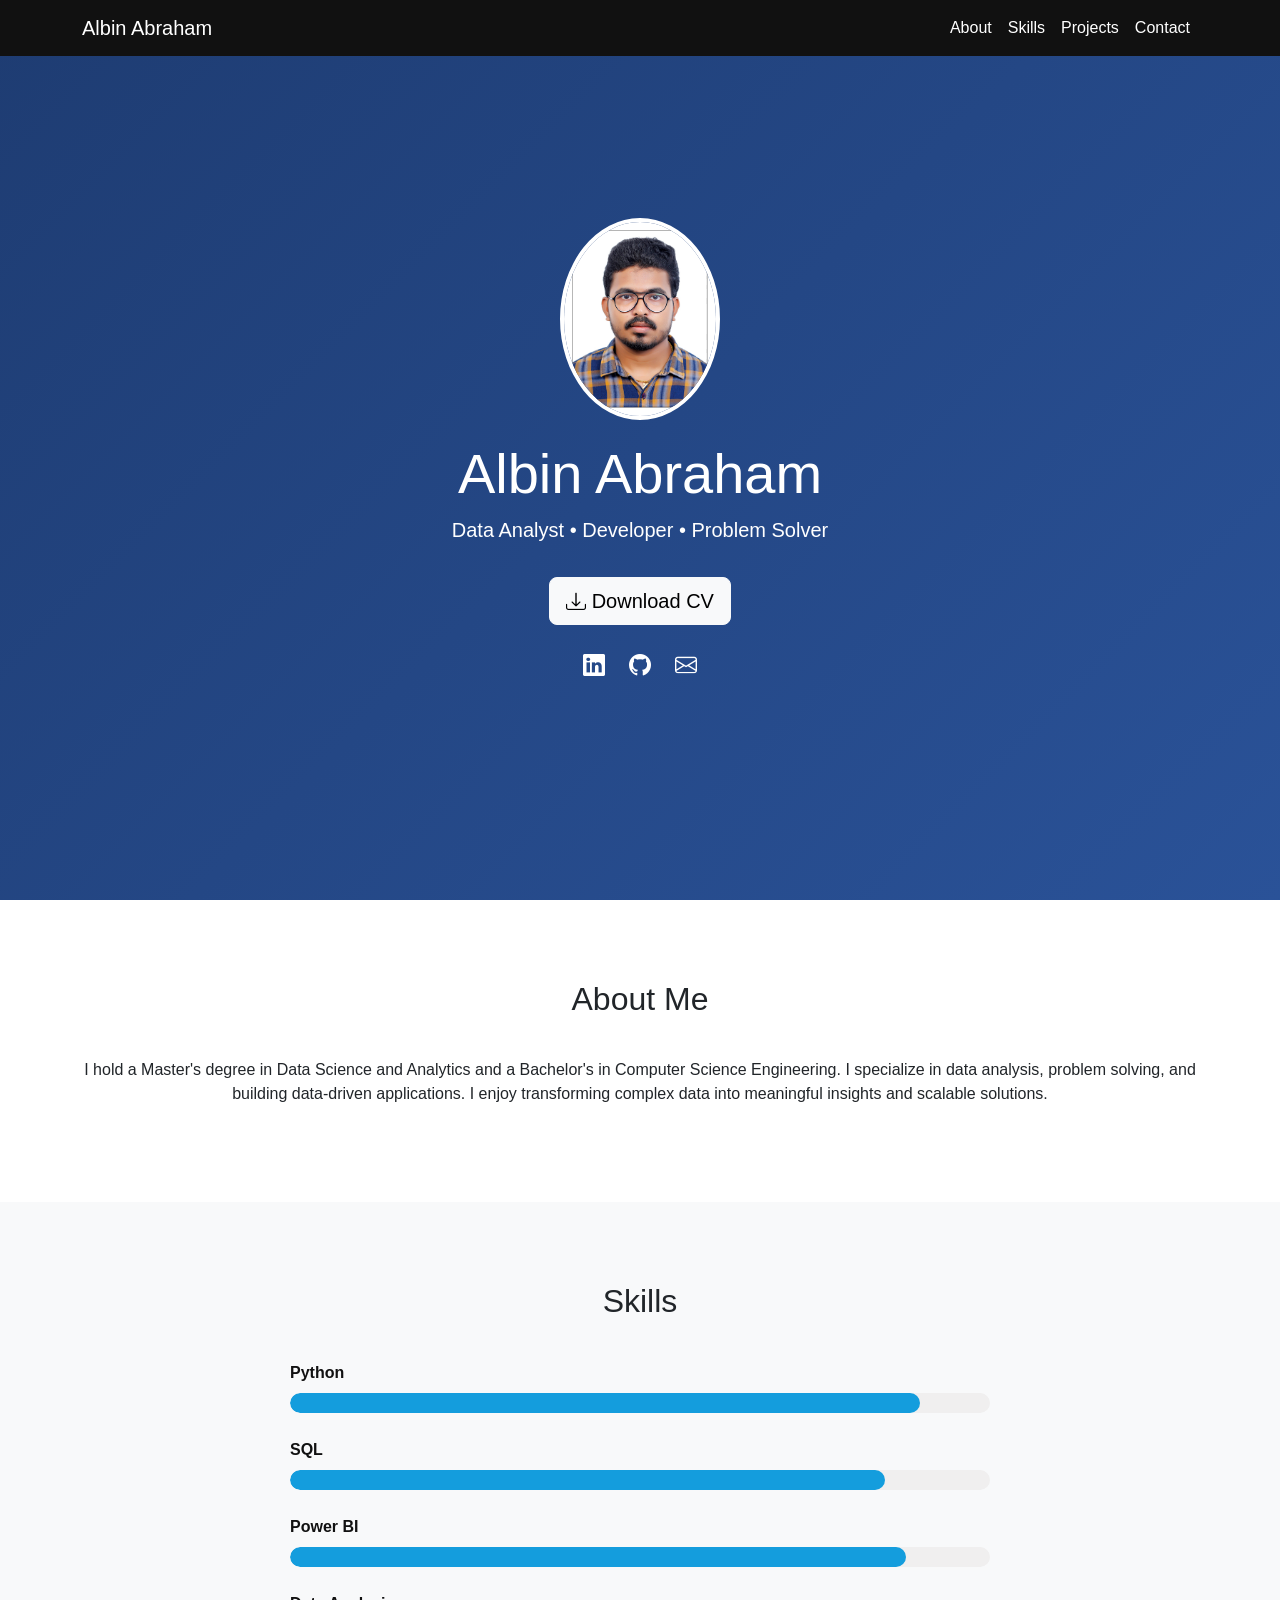
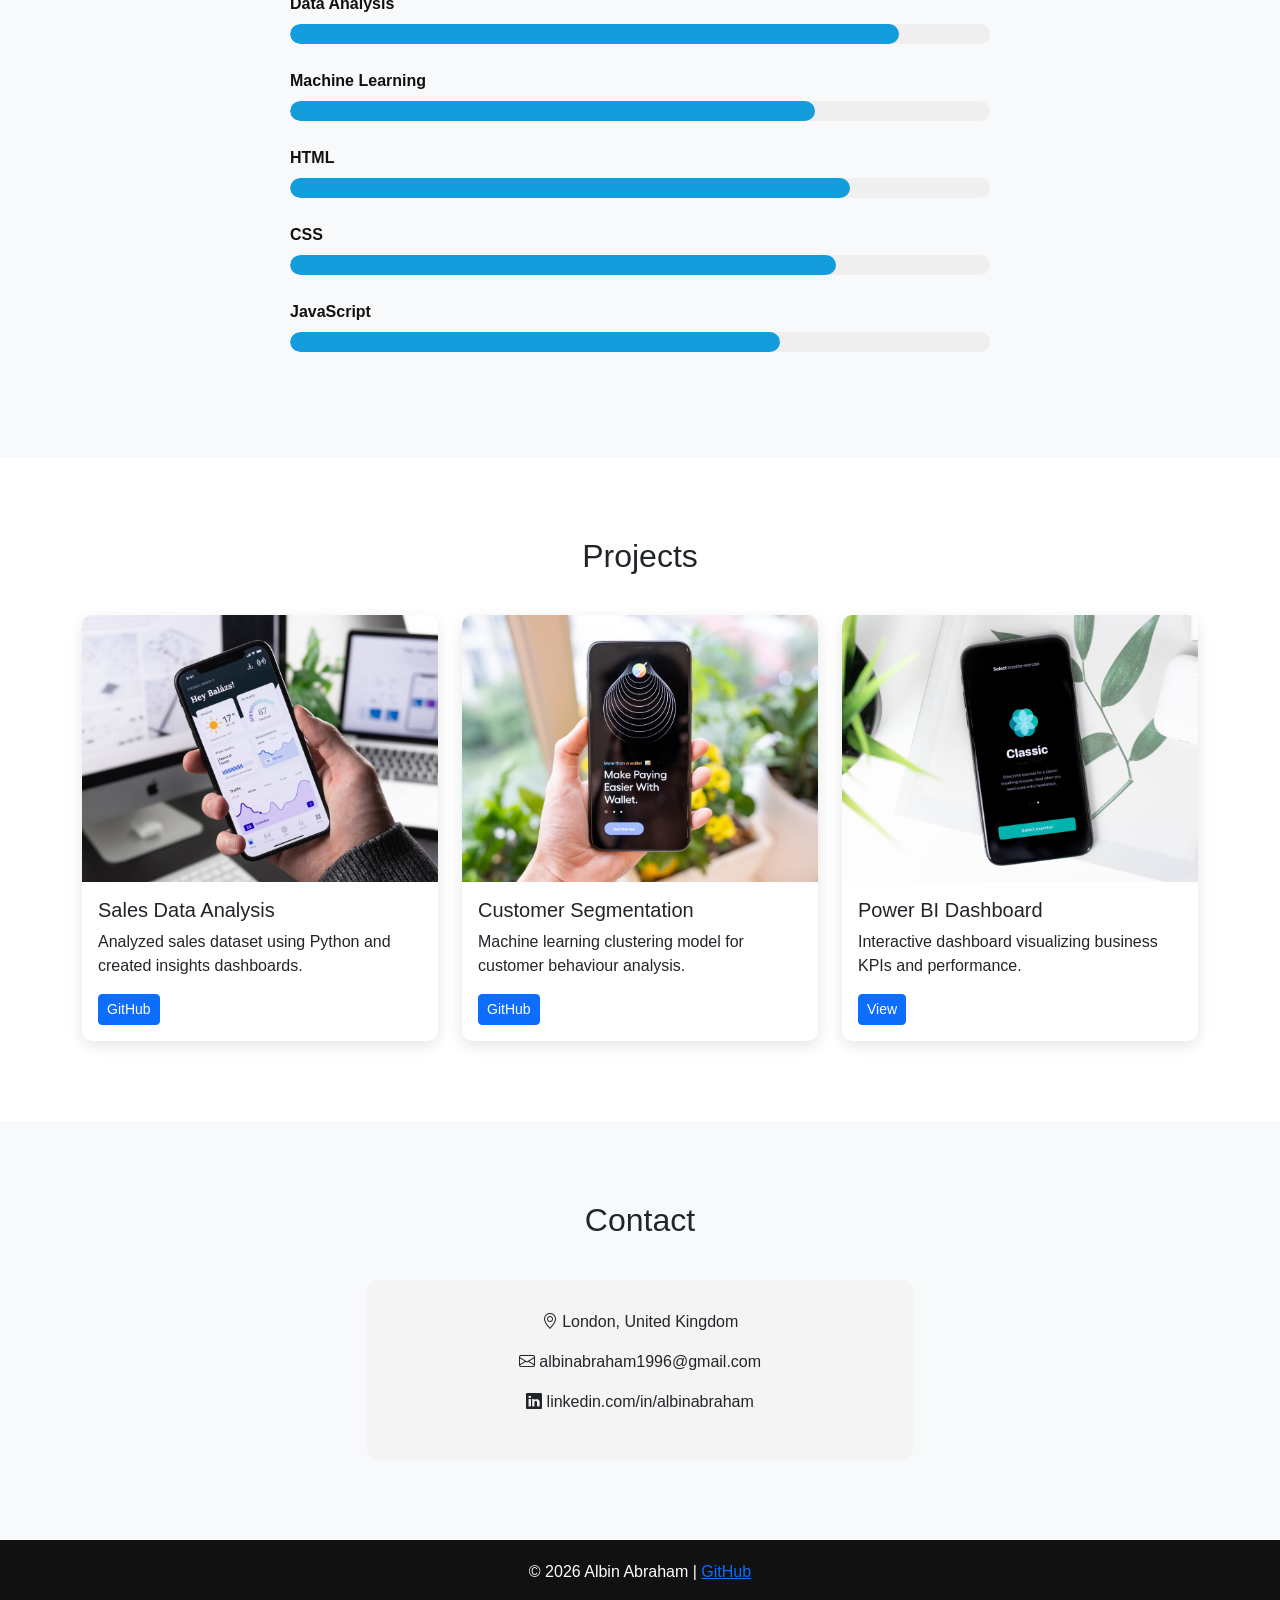
==== commit 2f246690: "Replace website with new version" ====
--- a/index.html
+++ b/index.html
@@ -1,218 +1,300 @@
-<!DOCTYPE html>
-<!--
-	Albin's Portfolio
--->
-<html>
-  <head>
-    <title>AlbinTheAnalyst</title>
-    <meta charset="utf-8" />
-    <meta
-      name="viewport"
-      content="width=device-width, initial-scale=1, user-scalable=no"
-    />
-    <link rel="stylesheet" href="assets/css/main.css" />
-    <noscript
-      ><link rel="stylesheet" href="assets/css/noscript.css"
-    /></noscript>
-  </head>
-  <body class="is-preload">
-    <!-- Wrapper -->
-    <div id="wrapper" class="fade-in">
-      <!-- Intro -->
-      <div id="intro">
-        <h1>
-          Albin Abraham<br />
-          Data Analyst
-        </h1>
-        <p>
-          This is a website where you can see all my works
-          <a href="https://www.linkedin.com/in/albin-abraham-ab07b6177/"
-            >@albin</a
-          >
-        </p>
-        <ul class="actions">
-          <li>
-            <a
-              href="#header"
-              class="button icon solid solo fa-arrow-down scrolly"
-              >Continue</a
-            >
-          </li>
-        </ul>
-      </div>
-
-      <!-- Header -->
-      <header id="header">
-        <a href="index.html" class="logo">My Projects</a>
-      </header>
-
-      <!-- Nav -->
-      <nav id="nav">
-        <ul class="links">
-          <li class="active"><a href="index.html">Profile</a></li>
-          <li><a href="generic.html">Blogs</a></li>
-          <li><a href="elements.html">About</a></li>
-        </ul>
-        <ul class="icons">
-
-         
-          <li>
-            <a href="https://www.facebook.com/albin.abraham.7127/" class="icon brands fa-facebook-f"
-              ><span class="label">Facebook</span></a
-            >
-          </li>
-          <li>
-            <a href="https://www.instagram.com/albin.insta/" class="icon brands fa-instagram"
-              ><span class="label">Instagram</span></a
-            >
-          </li>
-          <li>
-            <a href="https://github.com/albinshack" class="icon brands fa-github"
-              ><span class="label">GitHub</span></a
-            >
-          </li>
-        </ul>
-      </nav>
-
-      <!-- Main -->
-      <div id="main">
-        <!-- Featured Post -->
-        <article class="post featured">
-          <header class="major">
-            <span class="date">September 1, 1997</span>
-            <h2>
-              <a href="#"
-                >Hey, Thank you for<br />
-                visiting my website</a
-              >
-            </h2>
-            <p>
-              Here I will display all my works. <br />
-              And write all the blogs in easy words. <br />
-              I will teach you how to learn.
-            </p>
-          </header>
-          <a href="#" class="image main"
-            ><img src="images/pic01.jpg" alt=""
-          /></a>
-          <ul class="actions special">
-            <li><a href="#" class="button large">Full Story</a></li>
-          </ul>
-        </article>
-
-        <!-- Posts -->
-        <section class="posts">
-          <article>
-            <header>
-              <span class="date">11/09/2025</span>
-              <h2>
-                <a href="#"
-                  >my first post</a
-                >
-              </h2>
-            </header>
-            <a href="#" class="image fit"
-              ><img src="images/pic02.jpg" alt=""
-            /></a>
-            <p>
-              This is a place i will write all my projects and updates
-            </p>
-            <ul class="actions special">
-              <li><a href="#" class="button">Full Story</a></li>
-            </ul>
-          </article>
-        </section>
-
-        <!-- Footer -->
-        <footer>
-          <div class="pagination">
-            <!--<a href="#" class="previous">Prev</a>-->
-            <a href="#" class="page active">1</a>
-            <a href="#" class="page">2</a>
-            <a href="#" class="page">3</a>
-            <span class="extra">&hellip;</span>
-            <a href="#" class="page">8</a>
-            <a href="#" class="page">9</a>
-            <a href="#" class="page">10</a>
-            <a href="#" class="next">Next</a>
-          </div>
-        </footer>
-      </div>
-
-      <!-- Footer -->
-      <footer id="footer">
-        <section>
-          <form method="POST" action="https://formspree.io/f/mjkazwkw">
-            <div class="fields">
-              <div class="field">
-                <label for="name">Name</label>
-                <input type="text" name="name" id="name" required />
-              </div>
-              <div class="field">
-                <label for="email">Email</label>
-                <input type="email" name="email" id="email" required />
-              </div>
-              <div class="field">
-                <label for="message">Message</label>
-                <textarea name="message" id="message" rows="3" required></textarea>
-              </div>
-            </div>
-            <ul class="actions">
-              <li><input type="submit" value="Send Message" /></li>
-            </ul>
-          </form>
-
-        </section>
-        <section class="split contact">
-          <section class="alt">
-            <h3>Address</h3>
-            <p>
-              London<br />
-              UK
-            </p>
-          </section>
-          <section>
-            <h3>Phone</h3>
-            <p><a href="#">+44 7767931572</a></p>
-          </section>
-          <section>
-            <h3>Email</h3>
-            <p><a href="#">albinabraham1996@gmail.com</a></p>
-          </section>
-          <section>
-            <h3>Social</h3>
-            <ul class="icons alt">
-            
-          <li>
-            <a href="https://www.facebook.com/albin.abraham.7127/" class="icon brands fa-facebook-f"
-              ><span class="label">Facebook</span></a
-            >
-          </li>
-          <li>
-            <a href="https://www.instagram.com/albin.insta/" class="icon brands fa-instagram"
-              ><span class="label">Instagram</span></a
-            >
-          </li>
-          <li>
-            <a href="https://github.com/albinshack" class="icon brands fa-github"
-              ><span class="label">GitHub</span></a
-            >
-          </li>
-            </ul>
-          </section>
-        </section>
-      </footer>
-
-      
-    </div>
-
-    <!-- Scripts -->
-    <script src="assets/js/jquery.min.js"></script>
-    <script src="assets/js/jquery.scrollex.min.js"></script>
-    <script src="assets/js/jquery.scrolly.min.js"></script>
-    <script src="assets/js/browser.min.js"></script>
-    <script src="assets/js/breakpoints.min.js"></script>
-    <script src="assets/js/util.js"></script>
-    <script src="assets/js/main.js"></script>
-  </body>
-</html>
+<!DOCTYPE html>
+<html lang="en">
+
+<head>
+<meta charset="UTF-8">
+<meta name="viewport" content="width=device-width, initial-scale=1.0">
+
+<title>Albin Abraham | Portfolio</title>
+
+<link href="https://cdn.jsdelivr.net/npm/bootstrap@5.3.3/dist/css/bootstrap.min.css" rel="stylesheet">
+<link href="https://cdn.jsdelivr.net/npm/bootstrap-icons@1.11.3/font/bootstrap-icons.css" rel="stylesheet">
+
+<!-- YOUR CSS FILE -->
+
+<link rel="stylesheet" href="assets/css/main.css">
+
+</head>
+
+<body>
+
+<!-- NAVBAR -->
+
+<nav class="navbar navbar-expand-lg navbar-dark fixed-top">
+<div class="container">
+
+<a class="navbar-brand" href="#">Albin Abraham</a>
+
+<button class="navbar-toggler" data-bs-toggle="collapse" data-bs-target="#nav">
+<span class="navbar-toggler-icon"></span>
+</button>
+
+<div class="collapse navbar-collapse" id="nav">
+
+<ul class="navbar-nav ms-auto">
+
+<li class="nav-item"><a class="nav-link" href="#about">About</a></li>
+<li class="nav-item"><a class="nav-link" href="#skills">Skills</a></li>
+<li class="nav-item"><a class="nav-link" href="#projects">Projects</a></li>
+<li class="nav-item"><a class="nav-link" href="#contact">Contact</a></li>
+
+</ul>
+
+</div>
+
+</div>
+</nav>
+
+<!-- HERO -->
+
+<section id="hero">
+
+<div class="container">
+
+<img src="assets/img/my-profile-img.jpg" class="profile-img">
+
+<h1 class="display-4">Albin Abraham</h1>
+
+<p class="lead">Data Analyst • Developer • Problem Solver</p>
+
+<a href="cv.pdf" class="btn btn-light btn-lg mt-3">
+<i class="bi bi-download"></i> Download CV
+</a>
+
+<div class="social-icons mt-4">
+
+
+<a href="https://www.linkedin.com/in/albin-abraham-ab07b6177/" target="_blank"><i class="bi bi-linkedin"></i></a>
+<a href="https://github.com/albinshack" target="_blank"><i class="bi bi-github"></i></a>
+<a href="mailto:albinabraham1996@gmail.com"><i class="bi bi-envelope"></i></a>
+
+</div>
+
+</div>
+
+</section>
+
+<!-- ABOUT -->
+
+<section id="about">
+
+<div class="container">
+
+<div class="section-title">
+<h2>About Me</h2>
+</div>
+
+<p class="text-center">
+
+I hold a Master's degree in Data Science and Analytics and a Bachelor's in Computer Science Engineering.
+I specialize in data analysis, problem solving, and building data-driven applications.
+I enjoy transforming complex data into meaningful insights and scalable solutions.
+
+</p>
+
+</div>
+
+</section>
+
+
+<!-- SKILLS -->
+
+
+<section id="skills" class="bg-light">
+  <div class="container">
+    <div class="section-title">
+      <h2>Skills</h2>
+    </div>
+
+    <div class="skills-container">
+
+      <div class="skill">
+        <span>Python</span>
+        <div class="skill-bar">
+          <div class="skill-progress" data-width="90%"></div>
+        </div>
+      </div>
+
+      <div class="skill">
+        <span>SQL</span>
+        <div class="skill-bar">
+          <div class="skill-progress" data-width="85%"></div>
+        </div>
+      </div>
+
+      <div class="skill">
+        <span>Power BI</span>
+        <div class="skill-bar">
+          <div class="skill-progress" data-width="88%"></div>
+        </div>
+      </div>
+
+      <div class="skill">
+        <span>Data Analysis</span>
+        <div class="skill-bar">
+          <div class="skill-progress" data-width="87%"></div>
+        </div>
+      </div>
+
+      <div class="skill">
+        <span>Machine Learning</span>
+        <div class="skill-bar">
+          <div class="skill-progress" data-width="75%"></div>
+        </div>
+      </div>
+
+      <div class="skill">
+        <span>HTML</span>
+        <div class="skill-bar">
+          <div class="skill-progress" data-width="80%"></div>
+        </div>
+      </div>
+
+      <div class="skill">
+        <span>CSS</span>
+        <div class="skill-bar">
+          <div class="skill-progress" data-width="78%"></div>
+        </div>
+      </div>
+
+      <div class="skill">
+        <span>JavaScript</span>
+        <div class="skill-bar">
+          <div class="skill-progress" data-width="70%"></div>
+        </div>
+      </div>
+
+    </div>
+  </div>
+</section>
+<!-- PROJECTS -->
+
+<section id="projects">
+
+<div class="container">
+
+<div class="section-title">
+<h2>Projects</h2>
+</div>
+
+<div class="row">
+
+<div class="col-md-4">
+
+<div class="card project-card">
+
+<img src="assets/img/portfolio/project1.jpg" class="card-img-top">
+
+<div class="card-body">
+
+<h5 class="card-title">Sales Data Analysis</h5>
+
+<p class="card-text">
+Analyzed sales dataset using Python and created insights dashboards.
+</p>
+
+<a href="#" class="btn btn-primary btn-sm">GitHub</a>
+
+</div>
+
+</div>
+
+</div>
+
+<div class="col-md-4">
+
+<div class="card project-card">
+
+<img src="assets/img/portfolio/project2.jpg" class="card-img-top">
+
+<div class="card-body">
+
+<h5 class="card-title">Customer Segmentation</h5>
+
+<p class="card-text">
+Machine learning clustering model for customer behaviour analysis.
+</p>
+
+<a href="#" class="btn btn-primary btn-sm">GitHub</a>
+
+</div>
+
+</div>
+
+</div>
+
+<div class="col-md-4">
+
+<div class="card project-card">
+
+<img src="assets/img/portfolio/project3.jpg" class="card-img-top">
+
+<div class="card-body">
+
+<h5 class="card-title">Power BI Dashboard</h5>
+
+<p class="card-text">
+Interactive dashboard visualizing business KPIs and performance.
+</p>
+
+<a href="#" class="btn btn-primary btn-sm">View</a>
+
+</div>
+
+</div>
+
+</div>
+
+</div>
+
+</div>
+
+</section>
+
+<!-- CONTACT -->
+
+<section id="contact" class="bg-light">
+
+<div class="container">
+
+<div class="section-title">
+<h2>Contact</h2>
+</div>
+
+<div class="row justify-content-center">
+
+<div class="col-md-6">
+
+<div class="contact-box">
+
+<p><i class="bi bi-geo-alt"></i> London, United Kingdom</p>
+
+<p><i class="bi bi-envelope"></i> albinabraham1996@gmail.com</p>
+
+<p><i class="bi bi-linkedin"></i> linkedin.com/in/albinabraham</p>
+
+</div>
+
+</div>
+
+</div>
+
+</div>
+
+</section>
+
+<!-- FOOTER -->
+
+<footer>
+
+
+
+<p>
+© 2026 Albin Abraham | 
+<a href="https://github.com/albinshack" target="_blank">GitHub</a>
+</p>
+</footer>
+<button id="scroll-top">↑</button>
+<script src="script.js"></script>
+</body>
+</html>
--- a/assets/css/main.css
+++ b/assets/css/main.css
@@ -1,4689 +1,121 @@
-@import url(fontawesome-all.min.css);
-@import url("https://fonts.googleapis.com/css?family=Merriweather:300,700,300italic,700italic|Source+Sans+Pro:900");
 
-/*
-	Massively by HTML5 UP
-	html5up.net | @ajlkn
-	Free for personal and commercial use under the CCA 3.0 license (html5up.net/license)
-*/
-
-html, body, div, span, applet, object,
-iframe, h1, h2, h3, h4, h5, h6, p, blockquote,
-pre, a, abbr, acronym, address, big, cite,
-code, del, dfn, em, img, ins, kbd, q, s, samp,
-small, strike, strong, sub, sup, tt, var, b,
-u, i, center, dl, dt, dd, ol, ul, li, fieldset,
-form, label, legend, table, caption, tbody,
-tfoot, thead, tr, th, td, article, aside,
-canvas, details, embed, figure, figcaption,
-footer, header, hgroup, menu, nav, output, ruby,
-section, summary, time, mark, audio, video {
-	margin: 0;
-	padding: 0;
-	border: 0;
-	font-size: 100%;
-	font: inherit;
-	vertical-align: baseline;}
-
-article, aside, details, figcaption, figure,
-footer, header, hgroup, menu, nav, section {
-	display: block;}
-
-body {
-	line-height: 1;
+body{
+font-family: 'Segoe UI', sans-serif;
+scroll-behavior:smooth;
 }
 
-ol, ul {
-	list-style: none;
+/* NAVBAR */
+
+.navbar{
+background:#111;
 }
 
-blockquote, q {
-	quotes: none;
+.navbar a{
+color:white!important;
+font-weight:500;
 }
 
-	blockquote:before, blockquote:after, q:before, q:after {
-		content: '';
-		content: none;
-	}
+/* HERO */
 
-table {
-	border-collapse: collapse;
-	border-spacing: 0;
+#hero{
+height:100vh;
+background:linear-gradient(135deg,#1e3c72,#2a5298);
+color:white;
+display:flex;
+align-items:center;
+text-align:center;
 }
 
-body {
-	-webkit-text-size-adjust: none;
+.profile-img{
+width:160px;
+border-radius:50%;
+border:4px solid white;
+margin-bottom:20px;
 }
 
-mark {
-	background-color: transparent;
-	color: inherit;
+/* SECTION */
+
+section{
+padding:80px 0;
 }
 
-input::-moz-focus-inner {
-	border: 0;
-	padding: 0;
+.section-title{
+margin-bottom:40px;
+text-align:center;
 }
 
-input, select, textarea {
-	-moz-appearance: none;
-	-webkit-appearance: none;
-	-ms-appearance: none;
-	appearance: none;
+/* SKILLS */
+
+.skills-container {
+  max-width: 700px;
+  margin: 0 auto;
 }
 
-/* Basic */
+.skill {
+  margin-bottom: 25px;
+}
 
-	@-ms-viewport {
-		width: device-width;
-	}
+.skill span {
+  font-weight: 600;
+  display: block;
+  margin-bottom: 8px;
+  color: #111;
+}
 
-	body {
-		-ms-overflow-style: scrollbar;
-	}
+.skill-bar {
+  width: 100%;
+  height: 20px;
+  background: #f0efef;
+  border-radius: 25px;
+  overflow: hidden;
+}
 
-	@media screen and (max-width: 480px) {
+.skill-progress {
+  height: 100%;
+  width: 0;
+  background: #149ddd; /* your accent color */
+  border-radius: 25px;
+  transition: width 1.5s ease-in-out;
+}
 
-		html, body {
-			min-width: 320px;
-		}
 
-	}
 
-	html {
-		box-sizing: border-box;
-	}
 
-	*, *:before, *:after {
-		box-sizing: inherit;
-	}
+/* PROJECT CARDS */
 
-	body {
-		background-color: #1e252d;
-	}
+.project-card{
+border:none;
+border-radius:10px;
+overflow:hidden;
+transition:0.3s;
+box-shadow:0 5px 15px rgba(0,0,0,0.1);
+}
 
-		body.is-preload *, body.is-preload *:before, body.is-preload *:after {
-			-moz-animation: none !important;
-			-webkit-animation: none !important;
-			-ms-animation: none !important;
-			animation: none !important;
-			-moz-transition: none !important;
-			-webkit-transition: none !important;
-			-ms-transition: none !important;
-			transition: none !important;
-		}
+.project-card:hover{
+transform:translateY(-8px);
+box-shadow:0 10px 25px rgba(0,0,0,0.2);
+}
 
-/* Type */
+/* CONTACT */
 
-	html {
-		font-size: 16pt;
-	}
+.contact-box{
+text-align:center;
+padding:30px;
+border-radius:10px;
+background:#f4f4f4;
+}
 
-		@media screen and (max-width: 1680px) {
+/* FOOTER */
 
-			html {
-				font-size: 12pt;
-			}
+footer{
+background:#111;
+color:white;
+padding:20px;
+text-align:center;
+}
 
-		}
-
-		@media screen and (max-width: 1280px) {
-
-			html {
-				font-size: 11pt;
-			}
-
-		}
-
-		@media screen and (max-width: 360px) {
-
-			html {
-				font-size: 10pt;
-			}
-
-		}
-
-	body {
-		color: #212931;
-	}
-
-	body, input, select, textarea {
-		font-family: "Merriweather", Georgia, serif;
-		font-weight: 300;
-		font-size: 1rem;
-		line-height: 2.375;
-	}
-
-	a {
-		-moz-transition: color 0.2s ease-in-out, background-color 0.2s ease-in-out, border-color 0.2s ease-in-out, box-shadow 0.2s ease-in-out;
-		-webkit-transition: color 0.2s ease-in-out, background-color 0.2s ease-in-out, border-color 0.2s ease-in-out, box-shadow 0.2s ease-in-out;
-		-ms-transition: color 0.2s ease-in-out, background-color 0.2s ease-in-out, border-color 0.2s ease-in-out, box-shadow 0.2s ease-in-out;
-		transition: color 0.2s ease-in-out, background-color 0.2s ease-in-out, border-color 0.2s ease-in-out, box-shadow 0.2s ease-in-out;
-		border-bottom: dotted 1px;
-		text-decoration: none;
-	}
-
-		a:hover {
-			border-bottom-color: transparent;
-		}
-
-	strong, b {
-		font-weight: 600;
-	}
-
-	em, i {
-		font-style: italic;
-	}
-
-	p {
-		text-align: justify;
-		margin: 0 0 2rem 0;
-	}
-
-	h1, h2, h3, h4, h5, h6 {
-		font-family: "Source Sans Pro", Helvetica, sans-serif;
-		font-weight: 900;
-		line-height: 1.5;
-		letter-spacing: 0.075em;
-		text-transform: uppercase;
-		margin: 0 0 1rem 0;
-	}
-
-		h1 a, h2 a, h3 a, h4 a, h5 a, h6 a {
-			border-bottom: 0;
-			color: inherit;
-			text-decoration: none;
-		}
-
-	h1 {
-		font-size: 4rem;
-		line-height: 1.1;
-		margin: 0 0 2rem 0;
-	}
-
-	h2 {
-		font-size: 1.75rem;
-		line-height: 1.3;
-		margin: 0 0 1.5rem 0;
-	}
-
-	h3 {
-		font-size: 1.25rem;
-		margin: 0 0 1.5rem 0;
-	}
-
-	h4 {
-		font-size: 1rem;
-	}
-
-	h5 {
-		font-size: 0.9rem;
-	}
-
-	h6 {
-		font-size: 0.8rem;
-	}
-
-	sub {
-		font-size: 0.8rem;
-		position: relative;
-		top: 0.5rem;
-	}
-
-	sup {
-		font-size: 0.8rem;
-		position: relative;
-		top: -0.5rem;
-	}
-
-	blockquote {
-		border-left: solid 4px;
-		font-style: italic;
-		margin: 0 0 2rem 0;
-		padding: 0.5rem 0 0.5rem 2rem;
-	}
-
-	code {
-		border: solid 2px;
-		font-family: "Courier New", monospace;
-		font-size: 0.9rem;
-		margin: 0 0.25rem;
-		padding: 0.25rem 0.65rem;
-	}
-
-	pre {
-		-webkit-overflow-scrolling: touch;
-		font-family: "Courier New", monospace;
-		font-size: 0.9rem;
-		margin: 0 0 2rem 0;
-	}
-
-		pre code {
-			display: block;
-			line-height: 1.75;
-			padding: 1rem 1.5rem;
-			overflow-x: auto;
-		}
-
-	hr {
-		border: 0;
-		border-bottom: solid 2px;
-		margin: 3rem 0;
-	}
-
-		hr.major {
-			margin: 5rem 0;
-		}
-
-	.align-left {
-		text-align: left;
-	}
-
-	.align-center {
-		text-align: center;
-	}
-
-	.align-right {
-		text-align: right;
-	}
-
-	input, select, textarea {
-		color: #212931;
-	}
-
-	a {
-		color: #212931;
-		border-bottom-color: rgba(33, 41, 49, 0.5);
-	}
-
-		a:hover {
-			border-bottom-color: transparent;
-			color: #18bfef !important;
-		}
-
-	strong, b {
-		color: #212931;
-	}
-
-	h1, h2, h3, h4, h5, h6 {
-		color: #212931;
-	}
-
-	blockquote {
-		border-left-color: #eeeeee;
-	}
-
-	code {
-		background: rgba(220, 220, 220, 0.25);
-		border-color: #eeeeee;
-	}
-
-	hr {
-		border-bottom-color: #eeeeee;
-	}
-
-/* Row */
-
-	.row {
-		display: flex;
-		flex-wrap: wrap;
-		box-sizing: border-box;
-		align-items: stretch;
-	}
-
-		.row > * {
-			box-sizing: border-box;
-		}
-
-		.row.gtr-uniform > * > :last-child {
-			margin-bottom: 0;
-		}
-
-		.row.aln-left {
-			justify-content: flex-start;
-		}
-
-		.row.aln-center {
-			justify-content: center;
-		}
-
-		.row.aln-right {
-			justify-content: flex-end;
-		}
-
-		.row.aln-top {
-			align-items: flex-start;
-		}
-
-		.row.aln-middle {
-			align-items: center;
-		}
-
-		.row.aln-bottom {
-			align-items: flex-end;
-		}
-
-		.row > .imp {
-			order: -1;
-		}
-
-		.row > .col-1 {
-			width: 8.33333%;
-		}
-
-		.row > .off-1 {
-			margin-left: 8.33333%;
-		}
-
-		.row > .col-2 {
-			width: 16.66667%;
-		}
-
-		.row > .off-2 {
-			margin-left: 16.66667%;
-		}
-
-		.row > .col-3 {
-			width: 25%;
-		}
-
-		.row > .off-3 {
-			margin-left: 25%;
-		}
-
-		.row > .col-4 {
-			width: 33.33333%;
-		}
-
-		.row > .off-4 {
-			margin-left: 33.33333%;
-		}
-
-		.row > .col-5 {
-			width: 41.66667%;
-		}
-
-		.row > .off-5 {
-			margin-left: 41.66667%;
-		}
-
-		.row > .col-6 {
-			width: 50%;
-		}
-
-		.row > .off-6 {
-			margin-left: 50%;
-		}
-
-		.row > .col-7 {
-			width: 58.33333%;
-		}
-
-		.row > .off-7 {
-			margin-left: 58.33333%;
-		}
-
-		.row > .col-8 {
-			width: 66.66667%;
-		}
-
-		.row > .off-8 {
-			margin-left: 66.66667%;
-		}
-
-		.row > .col-9 {
-			width: 75%;
-		}
-
-		.row > .off-9 {
-			margin-left: 75%;
-		}
-
-		.row > .col-10 {
-			width: 83.33333%;
-		}
-
-		.row > .off-10 {
-			margin-left: 83.33333%;
-		}
-
-		.row > .col-11 {
-			width: 91.66667%;
-		}
-
-		.row > .off-11 {
-			margin-left: 91.66667%;
-		}
-
-		.row > .col-12 {
-			width: 100%;
-		}
-
-		.row > .off-12 {
-			margin-left: 100%;
-		}
-
-		.row.gtr-0 {
-			margin-top: 0;
-			margin-left: 0rem;
-		}
-
-			.row.gtr-0 > * {
-				padding: 0 0 0 0rem;
-			}
-
-			.row.gtr-0.gtr-uniform {
-				margin-top: 0rem;
-			}
-
-				.row.gtr-0.gtr-uniform > * {
-					padding-top: 0rem;
-				}
-
-		.row.gtr-25 {
-			margin-top: 0;
-			margin-left: -0.375rem;
-		}
-
-			.row.gtr-25 > * {
-				padding: 0 0 0 0.375rem;
-			}
-
-			.row.gtr-25.gtr-uniform {
-				margin-top: -0.375rem;
-			}
-
-				.row.gtr-25.gtr-uniform > * {
-					padding-top: 0.375rem;
-				}
-
-		.row.gtr-50 {
-			margin-top: 0;
-			margin-left: -0.75rem;
-		}
-
-			.row.gtr-50 > * {
-				padding: 0 0 0 0.75rem;
-			}
-
-			.row.gtr-50.gtr-uniform {
-				margin-top: -0.75rem;
-			}
-
-				.row.gtr-50.gtr-uniform > * {
-					padding-top: 0.75rem;
-				}
-
-		.row {
-			margin-top: 0;
-			margin-left: -1.5rem;
-		}
-
-			.row > * {
-				padding: 0 0 0 1.5rem;
-			}
-
-			.row.gtr-uniform {
-				margin-top: -1.5rem;
-			}
-
-				.row.gtr-uniform > * {
-					padding-top: 1.5rem;
-				}
-
-		.row.gtr-150 {
-			margin-top: 0;
-			margin-left: -2.25rem;
-		}
-
-			.row.gtr-150 > * {
-				padding: 0 0 0 2.25rem;
-			}
-
-			.row.gtr-150.gtr-uniform {
-				margin-top: -2.25rem;
-			}
-
-				.row.gtr-150.gtr-uniform > * {
-					padding-top: 2.25rem;
-				}
-
-		.row.gtr-200 {
-			margin-top: 0;
-			margin-left: -3rem;
-		}
-
-			.row.gtr-200 > * {
-				padding: 0 0 0 3rem;
-			}
-
-			.row.gtr-200.gtr-uniform {
-				margin-top: -3rem;
-			}
-
-				.row.gtr-200.gtr-uniform > * {
-					padding-top: 3rem;
-				}
-
-		@media screen and (max-width: 1680px) {
-
-			.row {
-				display: flex;
-				flex-wrap: wrap;
-				box-sizing: border-box;
-				align-items: stretch;
-			}
-
-				.row > * {
-					box-sizing: border-box;
-				}
-
-				.row.gtr-uniform > * > :last-child {
-					margin-bottom: 0;
-				}
-
-				.row.aln-left {
-					justify-content: flex-start;
-				}
-
-				.row.aln-center {
-					justify-content: center;
-				}
-
-				.row.aln-right {
-					justify-content: flex-end;
-				}
-
-				.row.aln-top {
-					align-items: flex-start;
-				}
-
-				.row.aln-middle {
-					align-items: center;
-				}
-
-				.row.aln-bottom {
-					align-items: flex-end;
-				}
-
-				.row > .imp-xlarge {
-					order: -1;
-				}
-
-				.row > .col-1-xlarge {
-					width: 8.33333%;
-				}
-
-				.row > .off-1-xlarge {
-					margin-left: 8.33333%;
-				}
-
-				.row > .col-2-xlarge {
-					width: 16.66667%;
-				}
-
-				.row > .off-2-xlarge {
-					margin-left: 16.66667%;
-				}
-
-				.row > .col-3-xlarge {
-					width: 25%;
-				}
-
-				.row > .off-3-xlarge {
-					margin-left: 25%;
-				}
-
-				.row > .col-4-xlarge {
-					width: 33.33333%;
-				}
-
-				.row > .off-4-xlarge {
-					margin-left: 33.33333%;
-				}
-
-				.row > .col-5-xlarge {
-					width: 41.66667%;
-				}
-
-				.row > .off-5-xlarge {
-					margin-left: 41.66667%;
-				}
-
-				.row > .col-6-xlarge {
-					width: 50%;
-				}
-
-				.row > .off-6-xlarge {
-					margin-left: 50%;
-				}
-
-				.row > .col-7-xlarge {
-					width: 58.33333%;
-				}
-
-				.row > .off-7-xlarge {
-					margin-left: 58.33333%;
-				}
-
-				.row > .col-8-xlarge {
-					width: 66.66667%;
-				}
-
-				.row > .off-8-xlarge {
-					margin-left: 66.66667%;
-				}
-
-				.row > .col-9-xlarge {
-					width: 75%;
-				}
-
-				.row > .off-9-xlarge {
-					margin-left: 75%;
-				}
-
-				.row > .col-10-xlarge {
-					width: 83.33333%;
-				}
-
-				.row > .off-10-xlarge {
-					margin-left: 83.33333%;
-				}
-
-				.row > .col-11-xlarge {
-					width: 91.66667%;
-				}
-
-				.row > .off-11-xlarge {
-					margin-left: 91.66667%;
-				}
-
-				.row > .col-12-xlarge {
-					width: 100%;
-				}
-
-				.row > .off-12-xlarge {
-					margin-left: 100%;
-				}
-
-				.row.gtr-0 {
-					margin-top: 0;
-					margin-left: 0rem;
-				}
-
-					.row.gtr-0 > * {
-						padding: 0 0 0 0rem;
-					}
-
-					.row.gtr-0.gtr-uniform {
-						margin-top: 0rem;
-					}
-
-						.row.gtr-0.gtr-uniform > * {
-							padding-top: 0rem;
-						}
-
-				.row.gtr-25 {
-					margin-top: 0;
-					margin-left: -0.375rem;
-				}
-
-					.row.gtr-25 > * {
-						padding: 0 0 0 0.375rem;
-					}
-
-					.row.gtr-25.gtr-uniform {
-						margin-top: -0.375rem;
-					}
-
-						.row.gtr-25.gtr-uniform > * {
-							padding-top: 0.375rem;
-						}
-
-				.row.gtr-50 {
-					margin-top: 0;
-					margin-left: -0.75rem;
-				}
-
-					.row.gtr-50 > * {
-						padding: 0 0 0 0.75rem;
-					}
-
-					.row.gtr-50.gtr-uniform {
-						margin-top: -0.75rem;
-					}
-
-						.row.gtr-50.gtr-uniform > * {
-							padding-top: 0.75rem;
-						}
-
-				.row {
-					margin-top: 0;
-					margin-left: -1.5rem;
-				}
-
-					.row > * {
-						padding: 0 0 0 1.5rem;
-					}
-
-					.row.gtr-uniform {
-						margin-top: -1.5rem;
-					}
-
-						.row.gtr-uniform > * {
-							padding-top: 1.5rem;
-						}
-
-				.row.gtr-150 {
-					margin-top: 0;
-					margin-left: -2.25rem;
-				}
-
-					.row.gtr-150 > * {
-						padding: 0 0 0 2.25rem;
-					}
-
-					.row.gtr-150.gtr-uniform {
-						margin-top: -2.25rem;
-					}
-
-						.row.gtr-150.gtr-uniform > * {
-							padding-top: 2.25rem;
-						}
-
-				.row.gtr-200 {
-					margin-top: 0;
-					margin-left: -3rem;
-				}
-
-					.row.gtr-200 > * {
-						padding: 0 0 0 3rem;
-					}
-
-					.row.gtr-200.gtr-uniform {
-						margin-top: -3rem;
-					}
-
-						.row.gtr-200.gtr-uniform > * {
-							padding-top: 3rem;
-						}
-
-		}
-
-		@media screen and (max-width: 1280px) {
-
-			.row {
-				display: flex;
-				flex-wrap: wrap;
-				box-sizing: border-box;
-				align-items: stretch;
-			}
-
-				.row > * {
-					box-sizing: border-box;
-				}
-
-				.row.gtr-uniform > * > :last-child {
-					margin-bottom: 0;
-				}
-
-				.row.aln-left {
-					justify-content: flex-start;
-				}
-
-				.row.aln-center {
-					justify-content: center;
-				}
-
-				.row.aln-right {
-					justify-content: flex-end;
-				}
-
-				.row.aln-top {
-					align-items: flex-start;
-				}
-
-				.row.aln-middle {
-					align-items: center;
-				}
-
-				.row.aln-bottom {
-					align-items: flex-end;
-				}
-
-				.row > .imp-large {
-					order: -1;
-				}
-
-				.row > .col-1-large {
-					width: 8.33333%;
-				}
-
-				.row > .off-1-large {
-					margin-left: 8.33333%;
-				}
-
-				.row > .col-2-large {
-					width: 16.66667%;
-				}
-
-				.row > .off-2-large {
-					margin-left: 16.66667%;
-				}
-
-				.row > .col-3-large {
-					width: 25%;
-				}
-
-				.row > .off-3-large {
-					margin-left: 25%;
-				}
-
-				.row > .col-4-large {
-					width: 33.33333%;
-				}
-
-				.row > .off-4-large {
-					margin-left: 33.33333%;
-				}
-
-				.row > .col-5-large {
-					width: 41.66667%;
-				}
-
-				.row > .off-5-large {
-					margin-left: 41.66667%;
-				}
-
-				.row > .col-6-large {
-					width: 50%;
-				}
-
-				.row > .off-6-large {
-					margin-left: 50%;
-				}
-
-				.row > .col-7-large {
-					width: 58.33333%;
-				}
-
-				.row > .off-7-large {
-					margin-left: 58.33333%;
-				}
-
-				.row > .col-8-large {
-					width: 66.66667%;
-				}
-
-				.row > .off-8-large {
-					margin-left: 66.66667%;
-				}
-
-				.row > .col-9-large {
-					width: 75%;
-				}
-
-				.row > .off-9-large {
-					margin-left: 75%;
-				}
-
-				.row > .col-10-large {
-					width: 83.33333%;
-				}
-
-				.row > .off-10-large {
-					margin-left: 83.33333%;
-				}
-
-				.row > .col-11-large {
-					width: 91.66667%;
-				}
-
-				.row > .off-11-large {
-					margin-left: 91.66667%;
-				}
-
-				.row > .col-12-large {
-					width: 100%;
-				}
-
-				.row > .off-12-large {
-					margin-left: 100%;
-				}
-
-				.row.gtr-0 {
-					margin-top: 0;
-					margin-left: 0rem;
-				}
-
-					.row.gtr-0 > * {
-						padding: 0 0 0 0rem;
-					}
-
-					.row.gtr-0.gtr-uniform {
-						margin-top: 0rem;
-					}
-
-						.row.gtr-0.gtr-uniform > * {
-							padding-top: 0rem;
-						}
-
-				.row.gtr-25 {
-					margin-top: 0;
-					margin-left: -0.375rem;
-				}
-
-					.row.gtr-25 > * {
-						padding: 0 0 0 0.375rem;
-					}
-
-					.row.gtr-25.gtr-uniform {
-						margin-top: -0.375rem;
-					}
-
-						.row.gtr-25.gtr-uniform > * {
-							padding-top: 0.375rem;
-						}
-
-				.row.gtr-50 {
-					margin-top: 0;
-					margin-left: -0.75rem;
-				}
-
-					.row.gtr-50 > * {
-						padding: 0 0 0 0.75rem;
-					}
-
-					.row.gtr-50.gtr-uniform {
-						margin-top: -0.75rem;
-					}
-
-						.row.gtr-50.gtr-uniform > * {
-							padding-top: 0.75rem;
-						}
-
-				.row {
-					margin-top: 0;
-					margin-left: -1.5rem;
-				}
-
-					.row > * {
-						padding: 0 0 0 1.5rem;
-					}
-
-					.row.gtr-uniform {
-						margin-top: -1.5rem;
-					}
-
-						.row.gtr-uniform > * {
-							padding-top: 1.5rem;
-						}
-
-				.row.gtr-150 {
-					margin-top: 0;
-					margin-left: -2.25rem;
-				}
-
-					.row.gtr-150 > * {
-						padding: 0 0 0 2.25rem;
-					}
-
-					.row.gtr-150.gtr-uniform {
-						margin-top: -2.25rem;
-					}
-
-						.row.gtr-150.gtr-uniform > * {
-							padding-top: 2.25rem;
-						}
-
-				.row.gtr-200 {
-					margin-top: 0;
-					margin-left: -3rem;
-				}
-
-					.row.gtr-200 > * {
-						padding: 0 0 0 3rem;
-					}
-
-					.row.gtr-200.gtr-uniform {
-						margin-top: -3rem;
-					}
-
-						.row.gtr-200.gtr-uniform > * {
-							padding-top: 3rem;
-						}
-
-		}
-
-		@media screen and (max-width: 980px) {
-
-			.row {
-				display: flex;
-				flex-wrap: wrap;
-				box-sizing: border-box;
-				align-items: stretch;
-			}
-
-				.row > * {
-					box-sizing: border-box;
-				}
-
-				.row.gtr-uniform > * > :last-child {
-					margin-bottom: 0;
-				}
-
-				.row.aln-left {
-					justify-content: flex-start;
-				}
-
-				.row.aln-center {
-					justify-content: center;
-				}
-
-				.row.aln-right {
-					justify-content: flex-end;
-				}
-
-				.row.aln-top {
-					align-items: flex-start;
-				}
-
-				.row.aln-middle {
-					align-items: center;
-				}
-
-				.row.aln-bottom {
-					align-items: flex-end;
-				}
-
-				.row > .imp-medium {
-					order: -1;
-				}
-
-				.row > .col-1-medium {
-					width: 8.33333%;
-				}
-
-				.row > .off-1-medium {
-					margin-left: 8.33333%;
-				}
-
-				.row > .col-2-medium {
-					width: 16.66667%;
-				}
-
-				.row > .off-2-medium {
-					margin-left: 16.66667%;
-				}
-
-				.row > .col-3-medium {
-					width: 25%;
-				}
-
-				.row > .off-3-medium {
-					margin-left: 25%;
-				}
-
-				.row > .col-4-medium {
-					width: 33.33333%;
-				}
-
-				.row > .off-4-medium {
-					margin-left: 33.33333%;
-				}
-
-				.row > .col-5-medium {
-					width: 41.66667%;
-				}
-
-				.row > .off-5-medium {
-					margin-left: 41.66667%;
-				}
-
-				.row > .col-6-medium {
-					width: 50%;
-				}
-
-				.row > .off-6-medium {
-					margin-left: 50%;
-				}
-
-				.row > .col-7-medium {
-					width: 58.33333%;
-				}
-
-				.row > .off-7-medium {
-					margin-left: 58.33333%;
-				}
-
-				.row > .col-8-medium {
-					width: 66.66667%;
-				}
-
-				.row > .off-8-medium {
-					margin-left: 66.66667%;
-				}
-
-				.row > .col-9-medium {
-					width: 75%;
-				}
-
-				.row > .off-9-medium {
-					margin-left: 75%;
-				}
-
-				.row > .col-10-medium {
-					width: 83.33333%;
-				}
-
-				.row > .off-10-medium {
-					margin-left: 83.33333%;
-				}
-
-				.row > .col-11-medium {
-					width: 91.66667%;
-				}
-
-				.row > .off-11-medium {
-					margin-left: 91.66667%;
-				}
-
-				.row > .col-12-medium {
-					width: 100%;
-				}
-
-				.row > .off-12-medium {
-					margin-left: 100%;
-				}
-
-				.row.gtr-0 {
-					margin-top: 0;
-					margin-left: 0rem;
-				}
-
-					.row.gtr-0 > * {
-						padding: 0 0 0 0rem;
-					}
-
-					.row.gtr-0.gtr-uniform {
-						margin-top: 0rem;
-					}
-
-						.row.gtr-0.gtr-uniform > * {
-							padding-top: 0rem;
-						}
-
-				.row.gtr-25 {
-					margin-top: 0;
-					margin-left: -0.375rem;
-				}
-
-					.row.gtr-25 > * {
-						padding: 0 0 0 0.375rem;
-					}
-
-					.row.gtr-25.gtr-uniform {
-						margin-top: -0.375rem;
-					}
-
-						.row.gtr-25.gtr-uniform > * {
-							padding-top: 0.375rem;
-						}
-
-				.row.gtr-50 {
-					margin-top: 0;
-					margin-left: -0.75rem;
-				}
-
-					.row.gtr-50 > * {
-						padding: 0 0 0 0.75rem;
-					}
-
-					.row.gtr-50.gtr-uniform {
-						margin-top: -0.75rem;
-					}
-
-						.row.gtr-50.gtr-uniform > * {
-							padding-top: 0.75rem;
-						}
-
-				.row {
-					margin-top: 0;
-					margin-left: -1.5rem;
-				}
-
-					.row > * {
-						padding: 0 0 0 1.5rem;
-					}
-
-					.row.gtr-uniform {
-						margin-top: -1.5rem;
-					}
-
-						.row.gtr-uniform > * {
-							padding-top: 1.5rem;
-						}
-
-				.row.gtr-150 {
-					margin-top: 0;
-					margin-left: -2.25rem;
-				}
-
-					.row.gtr-150 > * {
-						padding: 0 0 0 2.25rem;
-					}
-
-					.row.gtr-150.gtr-uniform {
-						margin-top: -2.25rem;
-					}
-
-						.row.gtr-150.gtr-uniform > * {
-							padding-top: 2.25rem;
-						}
-
-				.row.gtr-200 {
-					margin-top: 0;
-					margin-left: -3rem;
-				}
-
-					.row.gtr-200 > * {
-						padding: 0 0 0 3rem;
-					}
-
-					.row.gtr-200.gtr-uniform {
-						margin-top: -3rem;
-					}
-
-						.row.gtr-200.gtr-uniform > * {
-							padding-top: 3rem;
-						}
-
-		}
-
-		@media screen and (max-width: 736px) {
-
-			.row {
-				display: flex;
-				flex-wrap: wrap;
-				box-sizing: border-box;
-				align-items: stretch;
-			}
-
-				.row > * {
-					box-sizing: border-box;
-				}
-
-				.row.gtr-uniform > * > :last-child {
-					margin-bottom: 0;
-				}
-
-				.row.aln-left {
-					justify-content: flex-start;
-				}
-
-				.row.aln-center {
-					justify-content: center;
-				}
-
-				.row.aln-right {
-					justify-content: flex-end;
-				}
-
-				.row.aln-top {
-					align-items: flex-start;
-				}
-
-				.row.aln-middle {
-					align-items: center;
-				}
-
-				.row.aln-bottom {
-					align-items: flex-end;
-				}
-
-				.row > .imp-small {
-					order: -1;
-				}
-
-				.row > .col-1-small {
-					width: 8.33333%;
-				}
-
-				.row > .off-1-small {
-					margin-left: 8.33333%;
-				}
-
-				.row > .col-2-small {
-					width: 16.66667%;
-				}
-
-				.row > .off-2-small {
-					margin-left: 16.66667%;
-				}
-
-				.row > .col-3-small {
-					width: 25%;
-				}
-
-				.row > .off-3-small {
-					margin-left: 25%;
-				}
-
-				.row > .col-4-small {
-					width: 33.33333%;
-				}
-
-				.row > .off-4-small {
-					margin-left: 33.33333%;
-				}
-
-				.row > .col-5-small {
-					width: 41.66667%;
-				}
-
-				.row > .off-5-small {
-					margin-left: 41.66667%;
-				}
-
-				.row > .col-6-small {
-					width: 50%;
-				}
-
-				.row > .off-6-small {
-					margin-left: 50%;
-				}
-
-				.row > .col-7-small {
-					width: 58.33333%;
-				}
-
-				.row > .off-7-small {
-					margin-left: 58.33333%;
-				}
-
-				.row > .col-8-small {
-					width: 66.66667%;
-				}
-
-				.row > .off-8-small {
-					margin-left: 66.66667%;
-				}
-
-				.row > .col-9-small {
-					width: 75%;
-				}
-
-				.row > .off-9-small {
-					margin-left: 75%;
-				}
-
-				.row > .col-10-small {
-					width: 83.33333%;
-				}
-
-				.row > .off-10-small {
-					margin-left: 83.33333%;
-				}
-
-				.row > .col-11-small {
-					width: 91.66667%;
-				}
-
-				.row > .off-11-small {
-					margin-left: 91.66667%;
-				}
-
-				.row > .col-12-small {
-					width: 100%;
-				}
-
-				.row > .off-12-small {
-					margin-left: 100%;
-				}
-
-				.row.gtr-0 {
-					margin-top: 0;
-					margin-left: 0rem;
-				}
-
-					.row.gtr-0 > * {
-						padding: 0 0 0 0rem;
-					}
-
-					.row.gtr-0.gtr-uniform {
-						margin-top: 0rem;
-					}
-
-						.row.gtr-0.gtr-uniform > * {
-							padding-top: 0rem;
-						}
-
-				.row.gtr-25 {
-					margin-top: 0;
-					margin-left: -0.375rem;
-				}
-
-					.row.gtr-25 > * {
-						padding: 0 0 0 0.375rem;
-					}
-
-					.row.gtr-25.gtr-uniform {
-						margin-top: -0.375rem;
-					}
-
-						.row.gtr-25.gtr-uniform > * {
-							padding-top: 0.375rem;
-						}
-
-				.row.gtr-50 {
-					margin-top: 0;
-					margin-left: -0.75rem;
-				}
-
-					.row.gtr-50 > * {
-						padding: 0 0 0 0.75rem;
-					}
-
-					.row.gtr-50.gtr-uniform {
-						margin-top: -0.75rem;
-					}
-
-						.row.gtr-50.gtr-uniform > * {
-							padding-top: 0.75rem;
-						}
-
-				.row {
-					margin-top: 0;
-					margin-left: -1.5rem;
-				}
-
-					.row > * {
-						padding: 0 0 0 1.5rem;
-					}
-
-					.row.gtr-uniform {
-						margin-top: -1.5rem;
-					}
-
-						.row.gtr-uniform > * {
-							padding-top: 1.5rem;
-						}
-
-				.row.gtr-150 {
-					margin-top: 0;
-					margin-left: -2.25rem;
-				}
-
-					.row.gtr-150 > * {
-						padding: 0 0 0 2.25rem;
-					}
-
-					.row.gtr-150.gtr-uniform {
-						margin-top: -2.25rem;
-					}
-
-						.row.gtr-150.gtr-uniform > * {
-							padding-top: 2.25rem;
-						}
-
-				.row.gtr-200 {
-					margin-top: 0;
-					margin-left: -3rem;
-				}
-
-					.row.gtr-200 > * {
-						padding: 0 0 0 3rem;
-					}
-
-					.row.gtr-200.gtr-uniform {
-						margin-top: -3rem;
-					}
-
-						.row.gtr-200.gtr-uniform > * {
-							padding-top: 3rem;
-						}
-
-		}
-
-		@media screen and (max-width: 480px) {
-
-			.row {
-				display: flex;
-				flex-wrap: wrap;
-				box-sizing: border-box;
-				align-items: stretch;
-			}
-
-				.row > * {
-					box-sizing: border-box;
-				}
-
-				.row.gtr-uniform > * > :last-child {
-					margin-bottom: 0;
-				}
-
-				.row.aln-left {
-					justify-content: flex-start;
-				}
-
-				.row.aln-center {
-					justify-content: center;
-				}
-
-				.row.aln-right {
-					justify-content: flex-end;
-				}
-
-				.row.aln-top {
-					align-items: flex-start;
-				}
-
-				.row.aln-middle {
-					align-items: center;
-				}
-
-				.row.aln-bottom {
-					align-items: flex-end;
-				}
-
-				.row > .imp-xsmall {
-					order: -1;
-				}
-
-				.row > .col-1-xsmall {
-					width: 8.33333%;
-				}
-
-				.row > .off-1-xsmall {
-					margin-left: 8.33333%;
-				}
-
-				.row > .col-2-xsmall {
-					width: 16.66667%;
-				}
-
-				.row > .off-2-xsmall {
-					margin-left: 16.66667%;
-				}
-
-				.row > .col-3-xsmall {
-					width: 25%;
-				}
-
-				.row > .off-3-xsmall {
-					margin-left: 25%;
-				}
-
-				.row > .col-4-xsmall {
-					width: 33.33333%;
-				}
-
-				.row > .off-4-xsmall {
-					margin-left: 33.33333%;
-				}
-
-				.row > .col-5-xsmall {
-					width: 41.66667%;
-				}
-
-				.row > .off-5-xsmall {
-					margin-left: 41.66667%;
-				}
-
-				.row > .col-6-xsmall {
-					width: 50%;
-				}
-
-				.row > .off-6-xsmall {
-					margin-left: 50%;
-				}
-
-				.row > .col-7-xsmall {
-					width: 58.33333%;
-				}
-
-				.row > .off-7-xsmall {
-					margin-left: 58.33333%;
-				}
-
-				.row > .col-8-xsmall {
-					width: 66.66667%;
-				}
-
-				.row > .off-8-xsmall {
-					margin-left: 66.66667%;
-				}
-
-				.row > .col-9-xsmall {
-					width: 75%;
-				}
-
-				.row > .off-9-xsmall {
-					margin-left: 75%;
-				}
-
-				.row > .col-10-xsmall {
-					width: 83.33333%;
-				}
-
-				.row > .off-10-xsmall {
-					margin-left: 83.33333%;
-				}
-
-				.row > .col-11-xsmall {
-					width: 91.66667%;
-				}
-
-				.row > .off-11-xsmall {
-					margin-left: 91.66667%;
-				}
-
-				.row > .col-12-xsmall {
-					width: 100%;
-				}
-
-				.row > .off-12-xsmall {
-					margin-left: 100%;
-				}
-
-				.row.gtr-0 {
-					margin-top: 0;
-					margin-left: 0rem;
-				}
-
-					.row.gtr-0 > * {
-						padding: 0 0 0 0rem;
-					}
-
-					.row.gtr-0.gtr-uniform {
-						margin-top: 0rem;
-					}
-
-						.row.gtr-0.gtr-uniform > * {
-							padding-top: 0rem;
-						}
-
-				.row.gtr-25 {
-					margin-top: 0;
-					margin-left: -0.375rem;
-				}
-
-					.row.gtr-25 > * {
-						padding: 0 0 0 0.375rem;
-					}
-
-					.row.gtr-25.gtr-uniform {
-						margin-top: -0.375rem;
-					}
-
-						.row.gtr-25.gtr-uniform > * {
-							padding-top: 0.375rem;
-						}
-
-				.row.gtr-50 {
-					margin-top: 0;
-					margin-left: -0.75rem;
-				}
-
-					.row.gtr-50 > * {
-						padding: 0 0 0 0.75rem;
-					}
-
-					.row.gtr-50.gtr-uniform {
-						margin-top: -0.75rem;
-					}
-
-						.row.gtr-50.gtr-uniform > * {
-							padding-top: 0.75rem;
-						}
-
-				.row {
-					margin-top: 0;
-					margin-left: -1.5rem;
-				}
-
-					.row > * {
-						padding: 0 0 0 1.5rem;
-					}
-
-					.row.gtr-uniform {
-						margin-top: -1.5rem;
-					}
-
-						.row.gtr-uniform > * {
-							padding-top: 1.5rem;
-						}
-
-				.row.gtr-150 {
-					margin-top: 0;
-					margin-left: -2.25rem;
-				}
-
-					.row.gtr-150 > * {
-						padding: 0 0 0 2.25rem;
-					}
-
-					.row.gtr-150.gtr-uniform {
-						margin-top: -2.25rem;
-					}
-
-						.row.gtr-150.gtr-uniform > * {
-							padding-top: 2.25rem;
-						}
-
-				.row.gtr-200 {
-					margin-top: 0;
-					margin-left: -3rem;
-				}
-
-					.row.gtr-200 > * {
-						padding: 0 0 0 3rem;
-					}
-
-					.row.gtr-200.gtr-uniform {
-						margin-top: -3rem;
-					}
-
-						.row.gtr-200.gtr-uniform > * {
-							padding-top: 3rem;
-						}
-
-		}
-
-		@media screen and (max-width: 360px) {
-
-			.row {
-				display: flex;
-				flex-wrap: wrap;
-				box-sizing: border-box;
-				align-items: stretch;
-			}
-
-				.row > * {
-					box-sizing: border-box;
-				}
-
-				.row.gtr-uniform > * > :last-child {
-					margin-bottom: 0;
-				}
-
-				.row.aln-left {
-					justify-content: flex-start;
-				}
-
-				.row.aln-center {
-					justify-content: center;
-				}
-
-				.row.aln-right {
-					justify-content: flex-end;
-				}
-
-				.row.aln-top {
-					align-items: flex-start;
-				}
-
-				.row.aln-middle {
-					align-items: center;
-				}
-
-				.row.aln-bottom {
-					align-items: flex-end;
-				}
-
-				.row > .imp-xxsmall {
-					order: -1;
-				}
-
-				.row > .col-1-xxsmall {
-					width: 8.33333%;
-				}
-
-				.row > .off-1-xxsmall {
-					margin-left: 8.33333%;
-				}
-
-				.row > .col-2-xxsmall {
-					width: 16.66667%;
-				}
-
-				.row > .off-2-xxsmall {
-					margin-left: 16.66667%;
-				}
-
-				.row > .col-3-xxsmall {
-					width: 25%;
-				}
-
-				.row > .off-3-xxsmall {
-					margin-left: 25%;
-				}
-
-				.row > .col-4-xxsmall {
-					width: 33.33333%;
-				}
-
-				.row > .off-4-xxsmall {
-					margin-left: 33.33333%;
-				}
-
-				.row > .col-5-xxsmall {
-					width: 41.66667%;
-				}
-
-				.row > .off-5-xxsmall {
-					margin-left: 41.66667%;
-				}
-
-				.row > .col-6-xxsmall {
-					width: 50%;
-				}
-
-				.row > .off-6-xxsmall {
-					margin-left: 50%;
-				}
-
-				.row > .col-7-xxsmall {
-					width: 58.33333%;
-				}
-
-				.row > .off-7-xxsmall {
-					margin-left: 58.33333%;
-				}
-
-				.row > .col-8-xxsmall {
-					width: 66.66667%;
-				}
-
-				.row > .off-8-xxsmall {
-					margin-left: 66.66667%;
-				}
-
-				.row > .col-9-xxsmall {
-					width: 75%;
-				}
-
-				.row > .off-9-xxsmall {
-					margin-left: 75%;
-				}
-
-				.row > .col-10-xxsmall {
-					width: 83.33333%;
-				}
-
-				.row > .off-10-xxsmall {
-					margin-left: 83.33333%;
-				}
-
-				.row > .col-11-xxsmall {
-					width: 91.66667%;
-				}
-
-				.row > .off-11-xxsmall {
-					margin-left: 91.66667%;
-				}
-
-				.row > .col-12-xxsmall {
-					width: 100%;
-				}
-
-				.row > .off-12-xxsmall {
-					margin-left: 100%;
-				}
-
-				.row.gtr-0 {
-					margin-top: 0;
-					margin-left: 0rem;
-				}
-
-					.row.gtr-0 > * {
-						padding: 0 0 0 0rem;
-					}
-
-					.row.gtr-0.gtr-uniform {
-						margin-top: 0rem;
-					}
-
-						.row.gtr-0.gtr-uniform > * {
-							padding-top: 0rem;
-						}
-
-				.row.gtr-25 {
-					margin-top: 0;
-					margin-left: -0.375rem;
-				}
-
-					.row.gtr-25 > * {
-						padding: 0 0 0 0.375rem;
-					}
-
-					.row.gtr-25.gtr-uniform {
-						margin-top: -0.375rem;
-					}
-
-						.row.gtr-25.gtr-uniform > * {
-							padding-top: 0.375rem;
-						}
-
-				.row.gtr-50 {
-					margin-top: 0;
-					margin-left: -0.75rem;
-				}
-
-					.row.gtr-50 > * {
-						padding: 0 0 0 0.75rem;
-					}
-
-					.row.gtr-50.gtr-uniform {
-						margin-top: -0.75rem;
-					}
-
-						.row.gtr-50.gtr-uniform > * {
-							padding-top: 0.75rem;
-						}
-
-				.row {
-					margin-top: 0;
-					margin-left: -1.5rem;
-				}
-
-					.row > * {
-						padding: 0 0 0 1.5rem;
-					}
-
-					.row.gtr-uniform {
-						margin-top: -1.5rem;
-					}
-
-						.row.gtr-uniform > * {
-							padding-top: 1.5rem;
-						}
-
-				.row.gtr-150 {
-					margin-top: 0;
-					margin-left: -2.25rem;
-				}
-
-					.row.gtr-150 > * {
-						padding: 0 0 0 2.25rem;
-					}
-
-					.row.gtr-150.gtr-uniform {
-						margin-top: -2.25rem;
-					}
-
-						.row.gtr-150.gtr-uniform > * {
-							padding-top: 2.25rem;
-						}
-
-				.row.gtr-200 {
-					margin-top: 0;
-					margin-left: -3rem;
-				}
-
-					.row.gtr-200 > * {
-						padding: 0 0 0 3rem;
-					}
-
-					.row.gtr-200.gtr-uniform {
-						margin-top: -3rem;
-					}
-
-						.row.gtr-200.gtr-uniform > * {
-							padding-top: 3rem;
-						}
-
-		}
-
-/* Box */
-
-	.box {
-		border: solid 2px;
-		margin-bottom: 2rem;
-		padding: 1.5rem;
-	}
-
-		.box > :last-child,
-		.box > :last-child > :last-child,
-		.box > :last-child > :last-child > :last-child {
-			margin-bottom: 0;
-		}
-
-		.box.alt {
-			border: 0;
-			border-radius: 0;
-			padding: 0;
-		}
-
-	.box {
-		border-color: #eeeeee;
-	}
-
-/* Button */
-
-	input[type="submit"],
-	input[type="reset"],
-	input[type="button"],
-	button,
-	.button {
-		-moz-appearance: none;
-		-webkit-appearance: none;
-		-ms-appearance: none;
-		appearance: none;
-		-moz-transition: background-color 0.2s ease-in-out, box-shadow 0.2s ease-in-out, color 0.2s ease-in-out;
-		-webkit-transition: background-color 0.2s ease-in-out, box-shadow 0.2s ease-in-out, color 0.2s ease-in-out;
-		-ms-transition: background-color 0.2s ease-in-out, box-shadow 0.2s ease-in-out, color 0.2s ease-in-out;
-		transition: background-color 0.2s ease-in-out, box-shadow 0.2s ease-in-out, color 0.2s ease-in-out;
-		border: 0;
-		border-radius: 0;
-		cursor: pointer;
-		display: inline-block;
-		font-family: "Source Sans Pro", Helvetica, sans-serif;
-		font-size: 0.8rem;
-		font-weight: 900;
-		letter-spacing: 0.075em;
-		height: 3rem;
-		line-height: 3rem;
-		padding: 0 2rem;
-		text-align: center;
-		text-decoration: none;
-		text-transform: uppercase;
-		white-space: nowrap;
-	}
-
-		input[type="submit"].icon:before,
-		input[type="reset"].icon:before,
-		input[type="button"].icon:before,
-		button.icon:before,
-		.button.icon:before {
-			margin-right: 0.5rem;
-		}
-
-		input[type="submit"].icon.solo,
-		input[type="reset"].icon.solo,
-		input[type="button"].icon.solo,
-		button.icon.solo,
-		.button.icon.solo {
-			position: relative;
-			width: 4rem;
-			height: 4rem;
-			line-height: 4rem;
-			border-radius: 4rem;
-			text-indent: 4rem;
-			overflow: hidden;
-			padding: 0;
-			white-space: nowrap;
-		}
-
-			input[type="submit"].icon.solo:before,
-			input[type="reset"].icon.solo:before,
-			input[type="button"].icon.solo:before,
-			button.icon.solo:before,
-			.button.icon.solo:before {
-				position: absolute;
-				display: block;
-				top: 0;
-				left: 0;
-				width: inherit;
-				height: inherit;
-				line-height: inherit;
-				font-size: 1.25rem;
-				margin-right: 0;
-				text-align: center;
-				text-indent: 0;
-			}
-
-		input[type="submit"].fit,
-		input[type="reset"].fit,
-		input[type="button"].fit,
-		button.fit,
-		.button.fit {
-			width: 100%;
-		}
-
-		input[type="submit"].small,
-		input[type="reset"].small,
-		input[type="button"].small,
-		button.small,
-		.button.small {
-			font-size: 0.7rem;
-			height: 2.5rem;
-			line-height: 2.5rem;
-			padding: 0 1.5rem;
-		}
-
-		input[type="submit"].large,
-		input[type="reset"].large,
-		input[type="button"].large,
-		button.large,
-		.button.large {
-			font-size: 0.9rem;
-			height: 3.5rem;
-			line-height: 3.5rem;
-			padding: 0 2.75rem;
-		}
-
-		@media screen and (max-width: 980px) {
-
-			input[type="submit"],
-			input[type="reset"],
-			input[type="button"],
-			button,
-			.button {
-				font-size: 0.9rem;
-				height: 3.25rem;
-				line-height: 3.25rem;
-			}
-
-				input[type="submit"].large,
-				input[type="reset"].large,
-				input[type="button"].large,
-				button.large,
-				.button.large {
-					font-size: 1rem;
-					height: 3.75rem;
-					line-height: 3.75rem;
-				}
-
-		}
-
-		input[type="submit"].disabled, input[type="submit"]:disabled,
-		input[type="reset"].disabled,
-		input[type="reset"]:disabled,
-		input[type="button"].disabled,
-		input[type="button"]:disabled,
-		button.disabled,
-		button:disabled,
-		.button.disabled,
-		.button:disabled {
-			pointer-events: none;
-			opacity: 0.25;
-		}
-
-	input[type="submit"],
-	input[type="reset"],
-	input[type="button"],
-	button,
-	.button {
-		background-color: transparent;
-		box-shadow: inset 0 0 0 2px #212931;
-		color: #212931 !important;
-	}
-
-		input[type="submit"]:hover,
-		input[type="reset"]:hover,
-		input[type="button"]:hover,
-		button:hover,
-		.button:hover {
-			box-shadow: inset 0 0 0 2px #18bfef;
-			color: #18bfef !important;
-		}
-
-		input[type="submit"].primary,
-		input[type="reset"].primary,
-		input[type="button"].primary,
-		button.primary,
-		.button.primary {
-			background-color: #212931;
-			box-shadow: none;
-			color: #ffffff !important;
-		}
-
-			input[type="submit"].primary:hover,
-			input[type="reset"].primary:hover,
-			input[type="button"].primary:hover,
-			button.primary:hover,
-			.button.primary:hover {
-				background-color: #18bfef;
-			}
-
-/* Form */
-
-	form {
-		margin: 0 0 2rem 0;
-	}
-
-		form > :last-child {
-			margin-bottom: 0;
-		}
-
-		form > .fields {
-			display: -moz-flex;
-			display: -webkit-flex;
-			display: -ms-flex;
-			display: flex;
-			-moz-flex-wrap: wrap;
-			-webkit-flex-wrap: wrap;
-			-ms-flex-wrap: wrap;
-			flex-wrap: wrap;
-			width: calc(100% + 3rem);
-			margin: -1.5rem 0 2rem -1.5rem;
-		}
-
-			form > .fields > .field {
-				-moz-flex-grow: 0;
-				-webkit-flex-grow: 0;
-				-ms-flex-grow: 0;
-				flex-grow: 0;
-				-moz-flex-shrink: 0;
-				-webkit-flex-shrink: 0;
-				-ms-flex-shrink: 0;
-				flex-shrink: 0;
-				padding: 1.5rem 0 0 1.5rem;
-				width: calc(100% - 1.5rem);
-			}
-
-				form > .fields > .field.half {
-					width: calc(50% - 0.75rem);
-				}
-
-				form > .fields > .field.third {
-					width: calc(100%/3 - 0.5rem);
-				}
-
-				form > .fields > .field.quarter {
-					width: calc(25% - 0.375rem);
-				}
-
-		@media screen and (max-width: 480px) {
-
-			form > .fields {
-				width: calc(100% + 3rem);
-				margin: -1.5rem 0 2rem -1.5rem;
-			}
-
-				form > .fields > .field {
-					padding: 1.5rem 0 0 1.5rem;
-					width: calc(100% - 1.5rem);
-				}
-
-					form > .fields > .field.half {
-						width: calc(100% - 1.5rem);
-					}
-
-					form > .fields > .field.third {
-						width: calc(100% - 1.5rem);
-					}
-
-					form > .fields > .field.quarter {
-						width: calc(100% - 1.5rem);
-					}
-
-		}
-
-	label {
-		display: block;
-		font-family: "Source Sans Pro", Helvetica, sans-serif;
-		font-weight: 900;
-		line-height: 1.5;
-		letter-spacing: 0.075em;
-		font-size: 0.8rem;
-		text-transform: uppercase;
-		margin: 0 0 0.75rem 0;
-	}
-
-		@media screen and (max-width: 980px) {
-
-			label {
-				font-size: 0.9rem;
-			}
-
-		}
-
-	input[type="text"],
-	input[type="password"],
-	input[type="email"],
-	select,
-	textarea {
-		-moz-appearance: none;
-		-webkit-appearance: none;
-		-ms-appearance: none;
-		appearance: none;
-		background: transparent;
-		border-radius: 0;
-		border: solid 2px;
-		color: inherit;
-		display: block;
-		outline: 0;
-		padding: 0 1rem;
-		text-decoration: none;
-		width: 100%;
-	}
-
-		input[type="text"]:invalid,
-		input[type="password"]:invalid,
-		input[type="email"]:invalid,
-		select:invalid,
-		textarea:invalid {
-			box-shadow: none;
-		}
-
-	select {
-		background-size: 1.25rem;
-		background-repeat: no-repeat;
-		background-position: calc(100% - 1rem) center;
-		height: 3rem;
-		padding-right: 3rem;
-		text-overflow: ellipsis;
-	}
-
-		select:focus::-ms-value {
-			background-color: transparent;
-		}
-
-		select::-ms-expand {
-			display: none;
-		}
-
-	input[type="text"],
-	input[type="password"],
-	input[type="email"],
-	select {
-		height: 3rem;
-	}
-
-	textarea {
-		padding: 0.75rem 1rem;
-	}
-
-	input[type="checkbox"],
-	input[type="radio"] {
-		-moz-appearance: none;
-		-webkit-appearance: none;
-		-ms-appearance: none;
-		appearance: none;
-		display: block;
-		float: left;
-		margin-right: -2rem;
-		opacity: 0;
-		width: 1rem;
-		z-index: -1;
-	}
-
-		input[type="checkbox"] + label,
-		input[type="radio"] + label {
-			text-decoration: none;
-			cursor: pointer;
-			display: inline-block;
-			font-size: 1rem;
-			letter-spacing: 0;
-			font-family: "Merriweather", Georgia, serif;
-			text-transform: none;
-			font-weight: 300;
-			padding-left: 2.8rem;
-			padding-right: 1rem;
-			position: relative;
-		}
-
-			input[type="checkbox"] + label:before,
-			input[type="radio"] + label:before {
-				-moz-osx-font-smoothing: grayscale;
-				-webkit-font-smoothing: antialiased;
-				display: inline-block;
-				font-style: normal;
-				font-variant: normal;
-				text-rendering: auto;
-				line-height: 1;
-				text-transform: none !important;
-				font-family: 'Font Awesome 5 Free';
-				font-weight: 900;
-			}
-
-			input[type="checkbox"] + label:before,
-			input[type="radio"] + label:before {
-				border-radius: 0;
-				border: solid 2px;
-				content: '';
-				display: inline-block;
-				font-size: 0.8rem;
-				height: 1.8rem;
-				left: 0;
-				line-height: 1.65rem;
-				position: absolute;
-				text-align: center;
-				top: -0.125rem;
-				width: 1.8rem;
-			}
-
-		input[type="checkbox"]:checked + label:before,
-		input[type="radio"]:checked + label:before {
-			content: '\f00c';
-		}
-
-	input[type="checkbox"] + label:before {
-		border-radius: 0;
-	}
-
-	input[type="radio"] + label:before {
-		border-radius: 100%;
-	}
-
-	::-webkit-input-placeholder {
-		opacity: 1.0;
-	}
-
-	:-moz-placeholder {
-		opacity: 1.0;
-	}
-
-	::-moz-placeholder {
-		opacity: 1.0;
-	}
-
-	:-ms-input-placeholder {
-		opacity: 1.0;
-	}
-
-	label {
-		color: #212931;
-	}
-
-	input[type="text"],
-	input[type="password"],
-	input[type="email"],
-	select,
-	textarea {
-		border-color: #eeeeee;
-	}
-
-		input[type="text"]:focus,
-		input[type="password"]:focus,
-		input[type="email"]:focus,
-		select:focus,
-		textarea:focus {
-			border-color: #18bfef;
-		}
-
-	select {
-		background-image: url("data:image/svg+xml;charset=utf8,%3Csvg xmlns='http://www.w3.org/2000/svg' width='40' height='40' preserveAspectRatio='none' viewBox='0 0 40 40'%3E%3Cpath d='M9.4,12.3l10.4,10.4l10.4-10.4c0.2-0.2,0.5-0.4,0.9-0.4c0.3,0,0.6,0.1,0.9,0.4l3.3,3.3c0.2,0.2,0.4,0.5,0.4,0.9 c0,0.4-0.1,0.6-0.4,0.9L20.7,31.9c-0.2,0.2-0.5,0.4-0.9,0.4c-0.3,0-0.6-0.1-0.9-0.4L4.3,17.3c-0.2-0.2-0.4-0.5-0.4-0.9 c0-0.4,0.1-0.6,0.4-0.9l3.3-3.3c0.2-0.2,0.5-0.4,0.9-0.4S9.1,12.1,9.4,12.3z' fill='%23eeeeee' /%3E%3C/svg%3E");
-	}
-
-		select option {
-			background-color: #ffffff;
-			color: #212931;
-		}
-
-	.select-wrapper:before {
-		color: #eeeeee;
-	}
-
-	input[type="checkbox"] + label,
-	input[type="radio"] + label {
-		color: #212931;
-	}
-
-		input[type="checkbox"] + label:before,
-		input[type="radio"] + label:before {
-			border-color: #eeeeee;
-		}
-
-	input[type="checkbox"]:checked + label:before,
-	input[type="radio"]:checked + label:before {
-		background-color: #212931;
-		border-color: #212931;
-		color: #ffffff;
-	}
-
-	input[type="checkbox"]:focus + label:before,
-	input[type="radio"]:focus + label:before {
-		border-color: #18bfef;
-	}
-
-	::-webkit-input-placeholder {
-		color: #909498 !important;
-	}
-
-	:-moz-placeholder {
-		color: #909498 !important;
-	}
-
-	::-moz-placeholder {
-		color: #909498 !important;
-	}
-
-	:-ms-input-placeholder {
-		color: #909498 !important;
-	}
-
-	.formerize-placeholder {
-		color: #909498 !important;
-	}
-
-/* Icon */
-
-	.icon {
-		text-decoration: none;
-		border-bottom: none;
-		position: relative;
-	}
-
-		.icon:before {
-			-moz-osx-font-smoothing: grayscale;
-			-webkit-font-smoothing: antialiased;
-			display: inline-block;
-			font-style: normal;
-			font-variant: normal;
-			text-rendering: auto;
-			line-height: 1;
-			text-transform: none !important;
-			font-family: 'Font Awesome 5 Free';
-			font-weight: 400;
-		}
-
-		.icon > .label {
-			display: none;
-		}
-
-		.icon:before {
-			line-height: inherit;
-		}
-
-		.icon.solid:before {
-			font-weight: 900;
-		}
-
-		.icon.brands:before {
-			font-family: 'Font Awesome 5 Brands';
-		}
-
-/* Image */
-
-	.image {
-		border: 0;
-		display: inline-block;
-		position: relative;
-	}
-
-		.image img {
-			display: block;
-		}
-
-		.image.left, .image.right {
-			max-width: 40%;
-		}
-
-			.image.left img, .image.right img {
-				width: 100%;
-			}
-
-		.image.left {
-			float: left;
-			margin: 0 2rem 2rem 0;
-			top: 0.75rem;
-		}
-
-		.image.right {
-			float: right;
-			margin: 0 0 2rem 2rem;
-			top: 0.75rem;
-		}
-
-		.image.fit {
-			display: block;
-			margin: 2.5rem 0;
-			width: 100%;
-		}
-
-			.image.fit:first-child {
-				margin-top: 0;
-			}
-
-			.image.fit img {
-				width: 100%;
-			}
-
-		.image.main {
-			display: block;
-			margin: 4rem 0;
-			width: 100%;
-		}
-
-			.image.main:first-child {
-				margin-top: 0;
-			}
-
-			.image.main img {
-				width: 100%;
-			}
-
-		@media screen and (max-width: 736px) {
-
-			.image.fit {
-				margin: 2rem 0;
-			}
-
-			.image.main {
-				margin: 2rem 0;
-			}
-
-		}
-
-	a.image {
-		overflow: hidden;
-	}
-
-		a.image img {
-			-moz-transition: -moz-transform 0.2s ease-out;
-			-webkit-transition: -webkit-transform 0.2s ease-out;
-			-ms-transition: -ms-transform 0.2s ease-out;
-			transition: transform 0.2s ease-out;
-		}
-
-		a.image:hover img {
-			-moz-transform: scale(1.05);
-			-webkit-transform: scale(1.05);
-			-ms-transform: scale(1.05);
-			transform: scale(1.05);
-		}
-
-/* Actions */
-
-	ul.actions {
-		display: -moz-flex;
-		display: -webkit-flex;
-		display: -ms-flex;
-		display: flex;
-		cursor: default;
-		list-style: none;
-		margin-left: -1rem;
-		padding-left: 0;
-	}
-
-		ul.actions li {
-			padding: 0 0 0 1rem;
-			vertical-align: middle;
-		}
-
-		ul.actions.special {
-			-moz-justify-content: center;
-			-webkit-justify-content: center;
-			-ms-justify-content: center;
-			justify-content: center;
-			width: 100%;
-			margin-left: 0;
-		}
-
-			ul.actions.special li:first-child {
-				padding-left: 0;
-			}
-
-		ul.actions.stacked {
-			-moz-flex-direction: column;
-			-webkit-flex-direction: column;
-			-ms-flex-direction: column;
-			flex-direction: column;
-			margin-left: 0;
-		}
-
-			ul.actions.stacked li {
-				padding: 1.3rem 0 0 0;
-			}
-
-				ul.actions.stacked li:first-child {
-					padding-top: 0;
-				}
-
-		ul.actions.fit {
-			width: calc(100% + 1rem);
-		}
-
-			ul.actions.fit li {
-				-moz-flex-grow: 1;
-				-webkit-flex-grow: 1;
-				-ms-flex-grow: 1;
-				flex-grow: 1;
-				-moz-flex-shrink: 1;
-				-webkit-flex-shrink: 1;
-				-ms-flex-shrink: 1;
-				flex-shrink: 1;
-				width: 100%;
-			}
-
-				ul.actions.fit li > * {
-					width: 100%;
-				}
-
-			ul.actions.fit.stacked {
-				width: 100%;
-			}
-
-		@media screen and (max-width: 480px) {
-
-			ul.actions:not(.fixed) {
-				-moz-flex-direction: column;
-				-webkit-flex-direction: column;
-				-ms-flex-direction: column;
-				flex-direction: column;
-				margin-left: 0;
-				width: 100% !important;
-			}
-
-				ul.actions:not(.fixed) li {
-					-moz-flex-grow: 1;
-					-webkit-flex-grow: 1;
-					-ms-flex-grow: 1;
-					flex-grow: 1;
-					-moz-flex-shrink: 1;
-					-webkit-flex-shrink: 1;
-					-ms-flex-shrink: 1;
-					flex-shrink: 1;
-					padding: 1rem 0 0 0;
-					text-align: center;
-					width: 100%;
-				}
-
-					ul.actions:not(.fixed) li > * {
-						width: 100%;
-					}
-
-					ul.actions:not(.fixed) li:first-child {
-						padding-top: 0;
-					}
-
-					ul.actions:not(.fixed) li input[type="submit"],
-					ul.actions:not(.fixed) li input[type="reset"],
-					ul.actions:not(.fixed) li input[type="button"],
-					ul.actions:not(.fixed) li button,
-					ul.actions:not(.fixed) li .button {
-						width: 100%;
-					}
-
-						ul.actions:not(.fixed) li input[type="submit"].icon:before,
-						ul.actions:not(.fixed) li input[type="reset"].icon:before,
-						ul.actions:not(.fixed) li input[type="button"].icon:before,
-						ul.actions:not(.fixed) li button.icon:before,
-						ul.actions:not(.fixed) li .button.icon:before {
-							margin-left: -0.5rem;
-						}
-
-		}
-
-/* Icons */
-
-	ul.icons {
-		cursor: default;
-		list-style: none;
-		padding-left: 0;
-	}
-
-		ul.icons li {
-			display: inline-block;
-			padding: 0 0.5rem 0 0;
-			vertical-align: middle;
-		}
-
-			ul.icons li:last-child {
-				padding-right: 0;
-			}
-
-			ul.icons li .icon:before {
-				width: 2.25rem;
-				height: 2.25rem;
-				line-height: 2.25rem;
-				display: inline-block;
-				text-align: center;
-				border-radius: 100%;
-				font-size: 1.25rem;
-			}
-
-		ul.icons.alt li .icon:before {
-			-moz-transition: color 0.2s ease-in-out, background-color 0.2s ease-in-out, border-color 0.2s ease-in-out, box-shadow 0.2s ease-in-out;
-			-webkit-transition: color 0.2s ease-in-out, background-color 0.2s ease-in-out, border-color 0.2s ease-in-out, box-shadow 0.2s ease-in-out;
-			-ms-transition: color 0.2s ease-in-out, background-color 0.2s ease-in-out, border-color 0.2s ease-in-out, box-shadow 0.2s ease-in-out;
-			transition: color 0.2s ease-in-out, background-color 0.2s ease-in-out, border-color 0.2s ease-in-out, box-shadow 0.2s ease-in-out;
-			font-size: 1rem;
-		}
-
-/* List */
-
-	ol {
-		list-style: decimal;
-		margin: 0 0 2rem 0;
-		padding-left: 1.25rem;
-	}
-
-		ol li {
-			padding-left: 0.25rem;
-		}
-
-	ul {
-		list-style: disc;
-		margin: 0 0 2rem 0;
-		padding-left: 1rem;
-	}
-
-		ul li {
-			padding-left: 0.5rem;
-		}
-
-		ul.divided {
-			list-style: none;
-			padding-left: 0;
-		}
-
-			ul.divided li {
-				border-top: solid 1px;
-				padding: 0.5rem 0;
-			}
-
-				ul.divided li:first-child {
-					border-top: 0;
-					padding-top: 0;
-				}
-
-	dl {
-		margin: 0 0 2rem 0;
-	}
-
-		dl dt {
-			display: block;
-			font-weight: 600;
-			margin: 0 0 1rem 0;
-		}
-
-		dl dd {
-			margin-left: 2rem;
-		}
-
-	ul.divided li {
-		border-top-color: #eeeeee;
-	}
-
-	ul.icons li a.icon:hover:before {
-		color: #18bfef;
-	}
-
-	ul.icons.alt li .icon:before {
-		box-shadow: inset 0 0 0 2px #eeeeee;
-	}
-
-	ul.icons.alt li a.icon:hover:before {
-		box-shadow: inset 0 0 0 2px #18bfef;
-	}
-
-/* Section/Article */
-
-	section.special, article.special {
-		text-align: center;
-	}
-
-	header {
-		cursor: default;
-	}
-
-		header > .date {
-			display: block;
-			font-size: 0.8rem;
-			height: 1;
-			margin: 0 0 1rem 0;
-			position: relative;
-		}
-
-		header > p {
-			font-style: italic;
-		}
-
-		header > h1 + p {
-			font-size: 1.1rem;
-			margin-top: -0.5rem;
-			line-height: 2;
-		}
-
-		header > h2 + p {
-			font-size: 1rem;
-			margin-top: -0.75rem;
-		}
-
-		header > h3 + p {
-			font-size: 0.9rem;
-			margin-top: -0.75rem;
-		}
-
-		header > h4 + p {
-			font-size: 0.8rem;
-			margin-top: -0.75rem;
-		}
-
-		header.major {
-			margin: 0 0 4rem 0;
-			text-align: center;
-		}
-
-			header.major > :last-child {
-				margin-bottom: 0;
-			}
-
-			header.major > p {
-				margin-top: 0;
-				text-align: center;
-			}
-
-			header.major > .date {
-				font-size: 1rem;
-				margin: 0 0 4rem 0;
-			}
-
-				header.major > .date:before, header.major > .date:after {
-					content: '';
-					display: block;
-					position: absolute;
-					top: 50%;
-					width: calc(50% - 6rem);
-					border-top: solid 2px;
-				}
-
-				header.major > .date:before {
-					left: 0;
-				}
-
-				header.major > .date:after {
-					right: 0;
-				}
-
-		@media screen and (max-width: 980px) {
-
-			header br {
-				display: none;
-			}
-
-		}
-
-		@media screen and (max-width: 736px) {
-
-			header.major {
-				margin: 0 0 2rem 0;
-			}
-
-		}
-
-	header.major .date:before, header.major .date:after {
-		border-top-color: #eeeeee;
-	}
-
-/* Table */
-
-	.table-wrapper {
-		-webkit-overflow-scrolling: touch;
-		overflow-x: auto;
-	}
-
-	table {
-		margin: 0 0 2rem 0;
-		width: 100%;
-	}
-
-		table tbody tr {
-			border: solid 1px;
-			border-left: 0;
-			border-right: 0;
-		}
-
-		table td {
-			padding: 0.75rem 0.75rem;
-		}
-
-		table th {
-			font-family: "Source Sans Pro", Helvetica, sans-serif;
-			font-size: 0.8rem;
-			font-weight: 900;
-			letter-spacing: 0.075em;
-			line-height: 1.5;
-			padding: 0 0.75rem 0.75rem 0.75rem;
-			text-align: left;
-			text-transform: uppercase;
-		}
-
-			@media screen and (max-width: 980px) {
-
-				table th {
-					font-size: 0.9rem;
-				}
-
-			}
-
-		table thead {
-			border-bottom: solid 2px;
-		}
-
-		table tfoot {
-			border-top: solid 2px;
-		}
-
-		table.alt {
-			border-collapse: separate;
-		}
-
-			table.alt tbody tr td {
-				border: solid 1px;
-				border-left-width: 0;
-				border-top-width: 0;
-			}
-
-				table.alt tbody tr td:first-child {
-					border-left-width: 1px;
-				}
-
-			table.alt tbody tr:first-child td {
-				border-top-width: 1px;
-			}
-
-			table.alt thead {
-				border-bottom: 0;
-			}
-
-			table.alt tfoot {
-				border-top: 0;
-			}
-
-	table tbody tr {
-		border-color: #eeeeee;
-	}
-
-		table tbody tr:nth-child(2n + 1) {
-			background-color: rgba(220, 220, 220, 0.25);
-		}
-
-	table th {
-		color: #212931;
-	}
-
-	table thead {
-		border-bottom-color: #eeeeee;
-	}
-
-	table tfoot {
-		border-top-color: #eeeeee;
-	}
-
-	table.alt tbody tr td {
-		border-color: #eeeeee;
-	}
-
-/* Pagination */
-
-	.pagination {
-		display: -moz-inline-flex;
-		display: -webkit-inline-flex;
-		display: -ms-inline-flex;
-		display: inline-flex;
-		-moz-user-select: none;
-		-webkit-user-select: none;
-		-ms-user-select: none;
-		user-select: none;
-		cursor: default;
-		list-style: none;
-		margin: 0 0 2rem 2px;
-		padding: 0;
-	}
-
-		.pagination a, .pagination span {
-			-moz-transition: background-color 0.2s ease-in-out, border-color 0.2s ease-in-out, box-shadow 0.2s ease-in-out, color 0.2s ease-in-out;
-			-webkit-transition: background-color 0.2s ease-in-out, border-color 0.2s ease-in-out, box-shadow 0.2s ease-in-out, color 0.2s ease-in-out;
-			-ms-transition: background-color 0.2s ease-in-out, border-color 0.2s ease-in-out, box-shadow 0.2s ease-in-out, color 0.2s ease-in-out;
-			transition: background-color 0.2s ease-in-out, border-color 0.2s ease-in-out, box-shadow 0.2s ease-in-out, color 0.2s ease-in-out;
-			border: solid 2px;
-			display: inline-block;
-			font-family: "Source Sans Pro", Helvetica, sans-serif;
-			font-size: 0.8rem;
-			font-weight: 900;
-			height: 3rem;
-			letter-spacing: 0.075em;
-			line-height: calc(3rem - 4px);
-			margin-left: -2px;
-			min-width: 3rem;
-			position: relative;
-			text-align: center;
-			text-decoration: none;
-			text-transform: uppercase;
-		}
-
-		.pagination .next, .pagination .previous {
-			text-decoration: none;
-			padding: 0 1.75rem;
-		}
-
-			.pagination .next:before, .pagination .previous:before {
-				-moz-osx-font-smoothing: grayscale;
-				-webkit-font-smoothing: antialiased;
-				display: inline-block;
-				font-style: normal;
-				font-variant: normal;
-				text-rendering: auto;
-				line-height: 1;
-				text-transform: none !important;
-				font-family: 'Font Awesome 5 Free';
-				font-weight: 900;
-			}
-
-			.pagination .next:before, .pagination .previous:before {
-				display: inline-block;
-				color: inherit !important;
-				line-height: inherit;
-			}
-
-		.pagination .previous:before {
-			content: '\f104';
-			margin-right: 0.9375em;
-		}
-
-		.pagination .next:before {
-			content: '\f105';
-			float: right;
-			margin-left: 0.9375em;
-		}
-
-		@media screen and (max-width: 980px) {
-
-			.pagination a, .pagination span {
-				font-size: 0.9rem;
-			}
-
-		}
-
-		@media screen and (max-width: 480px) {
-
-			.pagination .page, .pagination .extra {
-				display: none;
-			}
-
-		}
-
-	.pagination a, .pagination span {
-		border-color: #eeeeee;
-	}
-
-	.pagination a {
-		color: #212931 !important;
-	}
-
-		.pagination a:hover {
-			color: #18bfef !important;
-			border-color: #18bfef;
-			z-index: 1;
-		}
-
-			.pagination a:hover + a,
-			.pagination a:hover + span {
-				border-left-color: #18bfef;
-			}
-
-		.pagination a.active {
-			background-color: #eeeeee;
-		}
-
-	.pagination span {
-		color: #eeeeee;
-	}
-
-/* Wrapper */
-
-	#wrapper {
-		-moz-transition: opacity 0.5s ease;
-		-webkit-transition: opacity 0.5s ease;
-		-ms-transition: opacity 0.5s ease;
-		transition: opacity 0.5s ease;
-		position: relative;
-		z-index: 1;
-		overflow: hidden;
-	}
-
-		#wrapper > .bg {
-			position: absolute;
-			top: 0;
-			left: 0;
-			width: 100%;
-			height: 100%;
-			background-color: #212931;
-			background-image: url("../../images/overlay.png"), linear-gradient(0deg, rgba(0, 0, 0, 0.1), rgba(0, 0, 0, 0.1)), url("../../images/bg.jpg");
-			background-size: auto,								auto,														100% auto;
-			background-position: center,								center,														top center;
-			background-repeat: repeat,								no-repeat,													no-repeat;
-			background-attachment: scroll,								scroll,														scroll;
-			z-index: -1;
-		}
-
-			#wrapper > .bg.fixed {
-				position: fixed;
-				width: 100vw;
-				height: 100vh;
-			}
-
-		#wrapper.fade-in:before {
-			pointer-events: none;
-			-moz-transition: opacity 1s ease-in-out;
-			-webkit-transition: opacity 1s ease-in-out;
-			-ms-transition: opacity 1s ease-in-out;
-			transition: opacity 1s ease-in-out;
-			-moz-transition-delay: 0.75s;
-			-webkit-transition-delay: 0.75s;
-			-ms-transition-delay: 0.75s;
-			transition-delay: 0.75s;
-			background: #1e252d;
-			content: '';
-			display: block;
-			height: 100%;
-			left: 0;
-			opacity: 0;
-			position: fixed;
-			top: 0;
-			width: 100%;
-		}
-
-		body.is-preload #wrapper.fade-in:before {
-			opacity: 1;
-		}
-
-		@media screen and (orientation: portrait) {
-
-			#wrapper > .bg {
-				background-size: auto,								auto,														auto 175%;
-			}
-
-		}
-
-/* Intro */
-
-	#intro {
-		color: #ffffff;
-		padding: 8rem 4rem 6rem 4rem ;
-		-moz-align-items: center;
-		-webkit-align-items: center;
-		-ms-align-items: center;
-		align-items: center;
-		display: -moz-flex;
-		display: -webkit-flex;
-		display: -ms-flex;
-		display: flex;
-		-moz-flex-direction: column;
-		-webkit-flex-direction: column;
-		-ms-flex-direction: column;
-		flex-direction: column;
-		-moz-justify-content: -moz-flex-end;
-		-webkit-justify-content: -webkit-flex-end;
-		-ms-justify-content: -ms-flex-end;
-		justify-content: flex-end;
-		-moz-transition: opacity 1s ease, -moz-transform 1s ease;
-		-webkit-transition: opacity 1s ease, -webkit-transform 1s ease;
-		-ms-transition: opacity 1s ease, -ms-transform 1s ease;
-		transition: opacity 1s ease, transform 1s ease;
-		position: relative;
-		cursor: default;
-		text-align: center;
-		z-index: 1;
-		min-height: 100vh;
-	}
-
-		#intro input, #intro select, #intro textarea {
-			color: #ffffff;
-		}
-
-		#intro a {
-			color: #ffffff;
-			border-bottom-color: rgba(255, 255, 255, 0.5);
-		}
-
-			#intro a:hover {
-				border-bottom-color: transparent;
-				color: #18bfef !important;
-			}
-
-		#intro strong, #intro b {
-			color: #ffffff;
-		}
-
-		#intro h1, #intro h2, #intro h3, #intro h4, #intro h5, #intro h6 {
-			color: #ffffff;
-		}
-
-		#intro blockquote {
-			border-left-color: #ffffff;
-		}
-
-		#intro code {
-			background: rgba(255, 255, 255, 0.075);
-			border-color: #ffffff;
-		}
-
-		#intro hr {
-			border-bottom-color: #ffffff;
-		}
-
-		#intro input[type="submit"],
-		#intro input[type="reset"],
-		#intro input[type="button"],
-		#intro button,
-		#intro .button {
-			background-color: transparent;
-			box-shadow: inset 0 0 0 2px #ffffff;
-			color: #ffffff !important;
-		}
-
-			#intro input[type="submit"]:hover,
-			#intro input[type="reset"]:hover,
-			#intro input[type="button"]:hover,
-			#intro button:hover,
-			#intro .button:hover {
-				box-shadow: inset 0 0 0 2px #18bfef;
-				color: #18bfef !important;
-			}
-
-			#intro input[type="submit"].primary,
-			#intro input[type="reset"].primary,
-			#intro input[type="button"].primary,
-			#intro button.primary,
-			#intro .button.primary {
-				background-color: #ffffff;
-				box-shadow: none;
-				color: #1e252d !important;
-			}
-
-				#intro input[type="submit"].primary:hover,
-				#intro input[type="reset"].primary:hover,
-				#intro input[type="button"].primary:hover,
-				#intro button.primary:hover,
-				#intro .button.primary:hover {
-					background-color: #18bfef;
-				}
-
-		#intro h1 {
-			font-size: 5rem;
-			line-height: 1;
-		}
-
-		#intro p {
-			font-size: 1.25rem;
-			font-style: italic;
-			margin-top: -0.25rem;
-			text-align: center;
-		}
-
-		#intro + #header {
-			margin-top: -20rem;
-		}
-
-			#intro + #header .logo {
-				-moz-transform: translateY(2rem);
-				-webkit-transform: translateY(2rem);
-				-ms-transform: translateY(2rem);
-				transform: translateY(2rem);
-				opacity: 0;
-				visibility: hidden;
-			}
-
-		#intro.hidden {
-			pointer-events: none;
-			-moz-transform: translateY(2rem);
-			-webkit-transform: translateY(2rem);
-			-ms-transform: translateY(2rem);
-			transform: translateY(2rem);
-			-moz-transition: opacity 0.5s ease, -moz-transform 0.5s ease, visibility 0.5s;
-			-webkit-transition: opacity 0.5s ease, -webkit-transform 0.5s ease, visibility 0.5s;
-			-ms-transition: opacity 0.5s ease, -ms-transform 0.5s ease, visibility 0.5s;
-			transition: opacity 0.5s ease, transform 0.5s ease, visibility 0.5s;
-			opacity: 0;
-			visibility: hidden;
-		}
-
-			#intro.hidden + #header .logo {
-				-moz-transform: translateY(0);
-				-webkit-transform: translateY(0);
-				-ms-transform: translateY(0);
-				transform: translateY(0);
-				opacity: 1;
-				visibility: visible;
-			}
-
-		body.is-preload #intro {
-			-moz-transform: translateY(2rem);
-			-webkit-transform: translateY(2rem);
-			-ms-transform: translateY(2rem);
-			transform: translateY(2rem);
-			opacity: 0;
-		}
-
-			body.is-preload #intro:not(.hidden) + #header + #nav {
-				-moz-transform: translateY(4rem);
-				-webkit-transform: translateY(4rem);
-				-ms-transform: translateY(4rem);
-				transform: translateY(4rem);
-				opacity: 0;
-			}
-
-		@media screen and (max-width: 980px) {
-
-			#intro {
-				padding: 4rem 4rem 2rem 4rem ;
-				min-height: 90vh;
-			}
-
-				#intro p br {
-					display: none;
-				}
-
-				#intro + #header {
-					margin-top: -14rem;
-				}
-
-		}
-
-		@media screen and (max-width: 736px) {
-
-			#intro {
-				padding: 3rem 2rem 1rem 2rem ;
-				min-height: 80vh;
-			}
-
-				#intro h1 {
-					font-size: 3.25rem;
-					line-height: 1.1;
-					margin-bottom: 1rem;
-				}
-
-				#intro p {
-					font-size: 1rem;
-					margin-top: 0rem;
-				}
-
-				#intro .actions {
-					display: none;
-				}
-
-		}
-
-/* Header */
-
-	#header {
-		color: #ffffff;
-		-moz-align-items: center;
-		-webkit-align-items: center;
-		-ms-align-items: center;
-		align-items: center;
-		display: -moz-flex;
-		display: -webkit-flex;
-		display: -ms-flex;
-		display: flex;
-		-moz-flex-direction: column;
-		-webkit-flex-direction: column;
-		-ms-flex-direction: column;
-		flex-direction: column;
-		-moz-justify-content: -moz-flex-end;
-		-webkit-justify-content: -webkit-flex-end;
-		-ms-justify-content: -ms-flex-end;
-		justify-content: flex-end;
-		pointer-events: none;
-		-moz-user-select: none;
-		-webkit-user-select: none;
-		-ms-user-select: none;
-		user-select: none;
-		height: 20rem;
-		padding-bottom: 8rem;
-		position: relative;
-		text-align: center;
-		z-index: 2;
-	}
-
-		#header input, #header select, #header textarea {
-			color: #ffffff;
-		}
-
-		#header a {
-			color: #ffffff;
-			border-bottom-color: rgba(255, 255, 255, 0.5);
-		}
-
-			#header a:hover {
-				border-bottom-color: transparent;
-				color: #18bfef !important;
-			}
-
-		#header strong, #header b {
-			color: #ffffff;
-		}
-
-		#header h1, #header h2, #header h3, #header h4, #header h5, #header h6 {
-			color: #ffffff;
-		}
-
-		#header blockquote {
-			border-left-color: #ffffff;
-		}
-
-		#header code {
-			background: rgba(255, 255, 255, 0.075);
-			border-color: #ffffff;
-		}
-
-		#header hr {
-			border-bottom-color: #ffffff;
-		}
-
-		#header .logo {
-			-moz-transition: border-color 0.2s ease-in-out, color 0.2s ease-in-out, opacity 0.5s ease, -moz-transform 0.5s ease, visibility 0.5s;
-			-webkit-transition: border-color 0.2s ease-in-out, color 0.2s ease-in-out, opacity 0.5s ease, -webkit-transform 0.5s ease, visibility 0.5s;
-			-ms-transition: border-color 0.2s ease-in-out, color 0.2s ease-in-out, opacity 0.5s ease, -ms-transform 0.5s ease, visibility 0.5s;
-			transition: border-color 0.2s ease-in-out, color 0.2s ease-in-out, opacity 0.5s ease, transform 0.5s ease, visibility 0.5s;
-			pointer-events: auto;
-			border-style: solid;
-			border-color: #ffffff;
-			border-width: 5px !important;
-			font-family: "Source Sans Pro", Helvetica, sans-serif;
-			font-size: 2.25rem;
-			font-weight: 900;
-			letter-spacing: 0.075em;
-			line-height: 1;
-			padding: 1rem 1.75rem;
-			text-transform: uppercase;
-			visibility: visible;
-		}
-
-			#header .logo:hover {
-				border-color: #18bfef !important;
-				color: #18bfef !important;
-			}
-
-		@media screen and (max-width: 980px) {
-
-			#header {
-				height: 14rem;
-				padding-bottom: 4rem;
-			}
-
-		}
-
-		@media screen and (max-width: 736px) {
-
-			#header {
-				padding-bottom: 3rem;
-			}
-
-				#header .logo {
-					font-size: 1.75rem;
-					border-width: 3px !important;
-				}
-
-		}
-
-/* Nav */
-
-	#nav {
-		color: #ffffff;
-		display: -moz-flex;
-		display: -webkit-flex;
-		display: -ms-flex;
-		display: flex;
-		-moz-transition: -moz-transform 1s ease, opacity 1s ease;
-		-webkit-transition: -webkit-transform 1s ease, opacity 1s ease;
-		-ms-transition: -ms-transform 1s ease, opacity 1s ease;
-		transition: transform 1s ease, opacity 1s ease;
-		background: rgba(255, 255, 255, 0.175);
-		height: 4rem;
-		line-height: 4rem;
-		margin: -4rem auto 0 auto;
-		overflow: hidden;
-		padding: 0 2rem 0 0;
-		position: relative;
-		width: calc(100% - 4rem);
-		max-width: 72rem;
-		z-index: 2;
-	}
-
-		#nav ul.divided li {
-			border-top-color: #ffffff;
-		}
-
-		#nav ul.icons li a.icon:hover:before {
-			color: #18bfef;
-		}
-
-		#nav ul.icons.alt li .icon:before {
-			box-shadow: inset 0 0 0 2px #ffffff;
-		}
-
-		#nav ul.icons.alt li a.icon:hover:before {
-			box-shadow: inset 0 0 0 2px #18bfef;
-		}
-
-		#nav input, #nav select, #nav textarea {
-			color: #ffffff;
-		}
-
-		#nav a {
-			color: #ffffff;
-			border-bottom-color: rgba(255, 255, 255, 0.5);
-		}
-
-			#nav a:hover {
-				border-bottom-color: transparent;
-				color: #18bfef !important;
-			}
-
-		#nav strong, #nav b {
-			color: #ffffff;
-		}
-
-		#nav h1, #nav h2, #nav h3, #nav h4, #nav h5, #nav h6 {
-			color: #ffffff;
-		}
-
-		#nav blockquote {
-			border-left-color: #ffffff;
-		}
-
-		#nav code {
-			background: rgba(255, 255, 255, 0.075);
-			border-color: #ffffff;
-		}
-
-		#nav hr {
-			border-bottom-color: #ffffff;
-		}
-
-		#nav ul.links {
-			display: -moz-flex;
-			display: -webkit-flex;
-			display: -ms-flex;
-			display: flex;
-			-moz-flex-grow: 1;
-			-webkit-flex-grow: 1;
-			-ms-flex-grow: 1;
-			flex-grow: 1;
-			-moz-flex-shrink: 1;
-			-webkit-flex-shrink: 1;
-			-ms-flex-shrink: 1;
-			flex-shrink: 1;
-			font-family: "Source Sans Pro", Helvetica, sans-serif;
-			font-weight: 900;
-			letter-spacing: 0.075em;
-			list-style: none;
-			margin-bottom: 0;
-			padding-left: 0;
-			text-transform: uppercase;
-		}
-
-			#nav ul.links li {
-				display: block;
-				padding-left: 0;
-			}
-
-				#nav ul.links li a {
-					-moz-transition: background-color 0.2s ease-in-out, color 0.2s ease-in-out;
-					-webkit-transition: background-color 0.2s ease-in-out, color 0.2s ease-in-out;
-					-ms-transition: background-color 0.2s ease-in-out, color 0.2s ease-in-out;
-					transition: background-color 0.2s ease-in-out, color 0.2s ease-in-out;
-					display: block;
-					font-size: 0.8rem;
-					outline: none;
-					padding: 0 2rem;
-				}
-
-					#nav ul.links li a:hover {
-						color: inherit !important;
-						background-color: rgba(255, 255, 255, 0.1);
-					}
-
-				#nav ul.links li.active {
-					background-color: #ffffff;
-				}
-
-					#nav ul.links li.active a {
-						color: #1e252d;
-					}
-
-						#nav ul.links li.active a:hover {
-							color: #18bfef !important;
-						}
-
-		#nav ul.icons {
-			-moz-flex-grow: 0;
-			-webkit-flex-grow: 0;
-			-ms-flex-grow: 0;
-			flex-grow: 0;
-			-moz-flex-shrink: 0;
-			-webkit-flex-shrink: 0;
-			-ms-flex-shrink: 0;
-			flex-shrink: 0;
-			margin-bottom: 0;
-		}
-
-		@media screen and (max-width: 980px) {
-
-			#nav {
-				display: none;
-			}
-
-		}
-
-/* Main */
-
-	#main {
-		background-color: #ffffff;
-		position: relative;
-		margin: 0 auto;
-		width: calc(100% - 4rem);
-		max-width: 72rem;
-		z-index: 2;
-	}
-
-		#main > * {
-			padding: 4rem 4rem 2rem 4rem ;
-			border-top: solid 2px #eeeeee;
-			margin: 0;
-		}
-
-			#main > *:first-child {
-				border-top: 0;
-			}
-
-		#main > footer {
-			text-align: center;
-		}
-
-		#main > .post {
-			padding: 8rem 8rem 6rem 8rem ;
-		}
-
-			#main > .post header.major > .date {
-				margin-top: -2rem;
-			}
-
-			#main > .post header.major > h1, #main > .post header.major h2 {
-				font-size: 4rem;
-				line-height: 1.1;
-				margin: 0 0 2rem 0;
-			}
-
-			#main > .post.featured {
-				text-align: center;
-			}
-
-			@media screen and (max-width: 1280px) {
-
-				#main > .post {
-					padding: 6rem 4rem 4rem 4rem ;
-				}
-
-			}
-
-			@media screen and (max-width: 736px) {
-
-				#main > .post {
-					padding: 4rem 2rem 2rem 2rem ;
-				}
-
-					#main > .post header.major > .date {
-						margin-top: -1rem;
-						margin-bottom: 2rem;
-					}
-
-					#main > .post header.major > h1, #main > .post header.major h2 {
-						font-size: 2.5rem;
-						line-height: 1.2;
-						margin: 0 0 1.5rem 0;
-					}
-
-			}
-
-		#main > .posts {
-			display: -moz-flex;
-			display: -webkit-flex;
-			display: -ms-flex;
-			display: flex;
-			-moz-flex-wrap: wrap;
-			-webkit-flex-wrap: wrap;
-			-ms-flex-wrap: wrap;
-			flex-wrap: wrap;
-			-moz-align-items: -moz-stretch;
-			-webkit-align-items: -webkit-stretch;
-			-ms-align-items: -ms-stretch;
-			align-items: stretch;
-			text-align: center;
-			width: 100%;
-			padding: 0;
-		}
-
-			#main > .posts > * {
-				-moz-flex-shrink: 1;
-				-webkit-flex-shrink: 1;
-				-ms-flex-shrink: 1;
-				flex-shrink: 1;
-				-moz-flex-grow: 0;
-				-webkit-flex-grow: 0;
-				-ms-flex-grow: 0;
-				flex-grow: 0;
-			}
-
-			#main > .posts > * {
-				width: 50%;
-			}
-
-			#main > .posts > * {
-				padding: 4rem;
-				width: 50%;
-			}
-
-			#main > .posts > article {
-				border-color: #eeeeee;
-				border-left-width: 2px;
-				border-style: solid;
-				border-top-width: 2px;
-				text-align: center;
-			}
-
-				#main > .posts > article > :last-child {
-					margin-bottom: 0;
-				}
-
-				#main > .posts > article:nth-child(2n - 1) {
-					border-left-width: 0;
-				}
-
-				#main > .posts > article:nth-child(-n + 2) {
-					border-top-width: 0;
-				}
-
-			@media screen and (max-width: 980px) {
-
-				#main > .posts > * {
-					width: 50%;
-				}
-
-				#main > .posts > * {
-					padding: 2.5rem;
-					width: 50%;
-				}
-
-			}
-
-			@media screen and (max-width: 736px) {
-
-				#main > .posts > * {
-					width: 100%;
-				}
-
-				#main > .posts > * {
-					padding: 2rem;
-					width: 100%;
-				}
-
-				#main > .posts > article:nth-child(2n - 1) {
-					border-left-width: 2px;
-				}
-
-				#main > .posts > article:nth-child(-n + 2) {
-					border-top-width: 2px;
-				}
-
-				#main > .posts > article:nth-child(n) {
-					border-left-width: 0;
-				}
-
-				#main > .posts > article:nth-child(-n + 1) {
-					border-top-width: 0;
-				}
-
-				#main > .posts > article .image {
-					max-width: 25rem;
-					margin-left: auto;
-					margin-right: auto;
-				}
-
-			}
-
-		@media screen and (max-width: 736px) {
-
-			#main > * {
-				padding: 2rem 2rem 0.1rem 2rem ;
-			}
-
-		}
-
-		@media screen and (max-width: 480px) {
-
-			#main {
-				width: 100%;
-			}
-
-		}
-
-/* Footer */
-
-	#footer {
-		color: #717981;
-		display: -moz-flex;
-		display: -webkit-flex;
-		display: -ms-flex;
-		display: flex;
-		background-color: #f5f5f5;
-		color: #909498;
-		cursor: default;
-		position: relative;
-		margin: 0 auto;
-		width: calc(100% - 4rem);
-		max-width: 72rem;
-		z-index: 2;
-	}
-
-		#footer input, #footer select, #footer textarea {
-			color: #717981;
-		}
-
-		#footer a {
-			color: #717981;
-			border-bottom-color: rgba(113, 121, 129, 0.5);
-		}
-
-			#footer a:hover {
-				border-bottom-color: transparent;
-				color: #18bfef !important;
-			}
-
-		#footer strong, #footer b {
-			color: #717981;
-		}
-
-		#footer h1, #footer h2, #footer h3, #footer h4, #footer h5, #footer h6 {
-			color: #717981;
-		}
-
-		#footer blockquote {
-			border-left-color: #e2e2e2;
-		}
-
-		#footer code {
-			background: rgba(220, 220, 220, 0.5);
-			border-color: #e2e2e2;
-		}
-
-		#footer hr {
-			border-bottom-color: #e2e2e2;
-		}
-
-		#footer .box {
-			border-color: #e2e2e2;
-		}
-
-		#footer input[type="submit"],
-		#footer input[type="reset"],
-		#footer input[type="button"],
-		#footer button,
-		#footer .button {
-			background-color: transparent;
-			box-shadow: inset 0 0 0 2px #717981;
-			color: #717981 !important;
-		}
-
-			#footer input[type="submit"]:hover,
-			#footer input[type="reset"]:hover,
-			#footer input[type="button"]:hover,
-			#footer button:hover,
-			#footer .button:hover {
-				box-shadow: inset 0 0 0 2px #18bfef;
-				color: #18bfef !important;
-			}
-
-			#footer input[type="submit"].primary,
-			#footer input[type="reset"].primary,
-			#footer input[type="button"].primary,
-			#footer button.primary,
-			#footer .button.primary {
-				background-color: #717981;
-				box-shadow: none;
-				color: #f5f5f5 !important;
-			}
-
-				#footer input[type="submit"].primary:hover,
-				#footer input[type="reset"].primary:hover,
-				#footer input[type="button"].primary:hover,
-				#footer button.primary:hover,
-				#footer .button.primary:hover {
-					background-color: #18bfef;
-				}
-
-		#footer label {
-			color: #717981;
-		}
-
-		#footer input[type="text"],
-		#footer input[type="password"],
-		#footer input[type="email"],
-		#footer select,
-		#footer textarea {
-			border-color: #e2e2e2;
-		}
-
-			#footer input[type="text"]:focus,
-			#footer input[type="password"]:focus,
-			#footer input[type="email"]:focus,
-			#footer select:focus,
-			#footer textarea:focus {
-				border-color: #18bfef;
-			}
-
-		#footer select {
-			background-image: url("data:image/svg+xml;charset=utf8,%3Csvg xmlns='http://www.w3.org/2000/svg' width='40' height='40' preserveAspectRatio='none' viewBox='0 0 40 40'%3E%3Cpath d='M9.4,12.3l10.4,10.4l10.4-10.4c0.2-0.2,0.5-0.4,0.9-0.4c0.3,0,0.6,0.1,0.9,0.4l3.3,3.3c0.2,0.2,0.4,0.5,0.4,0.9 c0,0.4-0.1,0.6-0.4,0.9L20.7,31.9c-0.2,0.2-0.5,0.4-0.9,0.4c-0.3,0-0.6-0.1-0.9-0.4L4.3,17.3c-0.2-0.2-0.4-0.5-0.4-0.9 c0-0.4,0.1-0.6,0.4-0.9l3.3-3.3c0.2-0.2,0.5-0.4,0.9-0.4S9.1,12.1,9.4,12.3z' fill='%23e2e2e2' /%3E%3C/svg%3E");
-		}
-
-			#footer select option {
-				background-color: #f5f5f5;
-				color: #717981;
-			}
-
-		#footer .select-wrapper:before {
-			color: #e2e2e2;
-		}
-
-		#footer input[type="checkbox"] + label,
-		#footer input[type="radio"] + label {
-			color: #717981;
-		}
-
-			#footer input[type="checkbox"] + label:before,
-			#footer input[type="radio"] + label:before {
-				border-color: #e2e2e2;
-			}
-
-		#footer input[type="checkbox"]:checked + label:before,
-		#footer input[type="radio"]:checked + label:before {
-			background-color: #717981;
-			border-color: #717981;
-			color: #f5f5f5;
-		}
-
-		#footer input[type="checkbox"]:focus + label:before,
-		#footer input[type="radio"]:focus + label:before {
-			border-color: #18bfef;
-		}
-
-		#footer ::-webkit-input-placeholder {
-			color: #b3b7bb !important;
-		}
-
-		#footer :-moz-placeholder {
-			color: #b3b7bb !important;
-		}
-
-		#footer ::-moz-placeholder {
-			color: #b3b7bb !important;
-		}
-
-		#footer :-ms-input-placeholder {
-			color: #b3b7bb !important;
-		}
-
-		#footer .formerize-placeholder {
-			color: #b3b7bb !important;
-		}
-
-		#footer ul.divided li {
-			border-top-color: #e2e2e2;
-		}
-
-		#footer ul.icons li a.icon:hover:before {
-			color: #18bfef;
-		}
-
-		#footer ul.icons.alt li .icon:before {
-			box-shadow: inset 0 0 0 2px #e2e2e2;
-		}
-
-		#footer ul.icons.alt li a.icon:hover:before {
-			box-shadow: inset 0 0 0 2px #18bfef;
-		}
-
-		#footer header.major .date:before, #footer header.major .date:after {
-			border-top-color: #e2e2e2;
-		}
-
-		#footer table tbody tr {
-			border-color: #e2e2e2;
-		}
-
-			#footer table tbody tr:nth-child(2n + 1) {
-				background-color: rgba(220, 220, 220, 0.5);
-			}
-
-		#footer table th {
-			color: #717981;
-		}
-
-		#footer table thead {
-			border-bottom-color: #e2e2e2;
-		}
-
-		#footer table tfoot {
-			border-top-color: #e2e2e2;
-		}
-
-		#footer table.alt tbody tr td {
-			border-color: #e2e2e2;
-		}
-
-		#footer .pagination a, #footer .pagination span {
-			border-color: #e2e2e2;
-		}
-
-		#footer .pagination a {
-			color: #717981 !important;
-		}
-
-			#footer .pagination a:hover {
-				color: #18bfef !important;
-				border-color: #18bfef;
-				z-index: 1;
-			}
-
-				#footer .pagination a:hover + a,
-				#footer .pagination a:hover + span {
-					border-left-color: #18bfef;
-				}
-
-			#footer .pagination a.active {
-				background-color: #e2e2e2;
-			}
-
-		#footer .pagination span {
-			color: #e2e2e2;
-		}
-
-		#footer > section {
-			-moz-flex-basis: 50%;
-			-webkit-flex-basis: 50%;
-			-ms-flex-basis: 50%;
-			flex-basis: 50%;
-			-moz-flex-grow: 1;
-			-webkit-flex-grow: 1;
-			-ms-flex-grow: 1;
-			flex-grow: 1;
-			-moz-flex-shrink: 1;
-			-webkit-flex-shrink: 1;
-			-ms-flex-shrink: 1;
-			flex-shrink: 1;
-			padding: 4rem 4rem 2rem 4rem ;
-			border-left: solid 2px #e2e2e2;
-		}
-
-			#footer > section:first-child {
-				border-left: 0;
-			}
-
-			#footer > section.split {
-				display: -moz-flex;
-				display: -webkit-flex;
-				display: -ms-flex;
-				display: flex;
-				-moz-flex-direction: column;
-				-webkit-flex-direction: column;
-				-ms-flex-direction: column;
-				flex-direction: column;
-				padding: 0;
-			}
-
-				#footer > section.split > section {
-					padding: 3rem 4rem 1rem 4rem ;
-					border-top: solid 2px #e2e2e2;
-				}
-
-					#footer > section.split > section:first-child {
-						padding: 5rem 4rem 1rem 4rem ;
-						border-top: 0;
-					}
-
-					#footer > section.split > section:last-child {
-						padding: 3rem 4rem 3rem 4rem ;
-					}
-
-				#footer > section.split.contact > section {
-					display: -moz-flex;
-					display: -webkit-flex;
-					display: -ms-flex;
-					display: flex;
-					-moz-align-items: center;
-					-webkit-align-items: center;
-					-ms-align-items: center;
-					align-items: center;
-					padding: 3.15rem 4rem;
-				}
-
-					#footer > section.split.contact > section > * {
-						margin-bottom: 0;
-					}
-
-					#footer > section.split.contact > section > :first-child {
-						-moz-flex-shrink: 0;
-						-webkit-flex-shrink: 0;
-						-ms-flex-shrink: 0;
-						flex-shrink: 0;
-						-moz-flex-grow: 0;
-						-webkit-flex-grow: 0;
-						-ms-flex-grow: 0;
-						flex-grow: 0;
-						width: 6rem;
-					}
-
-					#footer > section.split.contact > section > :last-child {
-						-moz-flex-shrink: 1;
-						-webkit-flex-shrink: 1;
-						-ms-flex-shrink: 1;
-						flex-shrink: 1;
-						-moz-flex-grow: 1;
-						-webkit-flex-grow: 1;
-						-ms-flex-grow: 1;
-						flex-grow: 1;
-					}
-
-					#footer > section.split.contact > section:first-child {
-						padding: 4rem 4rem 3rem 4rem;
-					}
-
-					#footer > section.split.contact > section:last-child {
-						padding: 3rem 4rem 4rem 4rem;
-					}
-
-					#footer > section.split.contact > section.alt {
-						-moz-align-items: -moz-flex-start;
-						-webkit-align-items: -webkit-flex-start;
-						-ms-align-items: -ms-flex-start;
-						align-items: flex-start;
-					}
-
-						#footer > section.split.contact > section.alt > :last-child {
-							margin-top: -0.325rem;
-						}
-
-		#footer form label,
-		#footer h3,
-		#footer p {
-			font-size: 0.8rem;
-		}
-
-		@media screen and (max-width: 980px) {
-
-			#footer {
-				display: block;
-			}
-
-				#footer > section {
-					border-top: solid 2px #e2e2e2;
-				}
-
-					#footer > section:first-child {
-						border-top: 0;
-					}
-
-					#footer > section.split > section {
-						padding: 4rem 4rem 2rem 4rem ;
-					}
-
-						#footer > section.split > section:first-child {
-							padding: 4rem 4rem 2rem 4rem ;
-						}
-
-						#footer > section.split > section:last-child {
-							padding: 4rem 4rem 2rem 4rem ;
-						}
-
-					#footer > section.split.contact > section {
-						padding: 4rem;
-					}
-
-						#footer > section.split.contact > section:first-child {
-							padding: 4rem;
-						}
-
-						#footer > section.split.contact > section:last-child {
-							padding: 4rem;
-						}
-
-				#footer form label,
-				#footer h3,
-				#footer p {
-					font-size: 0.9rem;
-				}
-
-		}
-
-		@media screen and (max-width: 736px) {
-
-			#footer > section {
-				padding: 2rem 2rem 0.1rem 2rem ;
-			}
-
-				#footer > section.split > section {
-					padding: 2rem 2rem 0.1rem 2rem ;
-				}
-
-					#footer > section.split > section:first-child {
-						padding: 2rem 2rem 0.1rem 2rem ;
-					}
-
-					#footer > section.split > section:last-child {
-						padding: 2rem 2rem 0.1rem 2rem ;
-					}
-
-				#footer > section.split.contact > section {
-					padding: 2rem;
-				}
-
-					#footer > section.split.contact > section:first-child {
-						padding: 2rem;
-					}
-
-					#footer > section.split.contact > section:last-child {
-						padding: 2rem;
-					}
-
-		}
-
-		@media screen and (max-width: 480px) {
-
-			#footer {
-				width: 100%;
-			}
-
-		}
-
-	#copyright {
-		color: #ffffff;
-		position: relative;
-		color: rgba(255, 255, 255, 0.25);
-		cursor: default;
-		font-family: "Source Sans Pro", Helvetica, sans-serif;
-		font-size: 0.8rem;
-		font-weight: 900;
-		letter-spacing: 0.075em;
-		line-height: 1.5;
-		text-align: center;
-		text-transform: uppercase;
-		margin: 4rem auto 8rem auto;
-		width: calc(100% - 4rem);
-		max-width: 72rem;
-		z-index: 2;
-	}
-
-		#copyright input, #copyright select, #copyright textarea {
-			color: #ffffff;
-		}
-
-		#copyright a {
-			color: #ffffff;
-			border-bottom-color: rgba(255, 255, 255, 0.5);
-		}
-
-			#copyright a:hover {
-				border-bottom-color: transparent;
-				color: #18bfef !important;
-			}
-
-		#copyright strong, #copyright b {
-			color: #ffffff;
-		}
-
-		#copyright h1, #copyright h2, #copyright h3, #copyright h4, #copyright h5, #copyright h6 {
-			color: #ffffff;
-		}
-
-		#copyright blockquote {
-			border-left-color: #ffffff;
-		}
-
-		#copyright code {
-			background: rgba(255, 255, 255, 0.075);
-			border-color: #ffffff;
-		}
-
-		#copyright hr {
-			border-bottom-color: #ffffff;
-		}
-
-		#copyright a {
-			color: inherit;
-			border-bottom-color: inherit;
-		}
-
-		#copyright ul {
-			list-style: none;
-			margin: 0;
-			padding-left: 0;
-		}
-
-			#copyright ul li {
-				border-left: solid 2px;
-				display: inline-block;
-				line-height: 1;
-				margin-left: 1rem;
-				padding-left: 1rem;
-			}
-
-				#copyright ul li:first-child {
-					border-left: 0;
-					margin-left: 0;
-					padding-left: 0;
-				}
-
-		@media screen and (max-width: 1280px) {
-
-			#copyright {
-				margin: 4rem auto;
-			}
-
-		}
-
-		@media screen and (max-width: 480px) {
-
-			#copyright ul li {
-				border-left: 0;
-				margin: 1rem 0 0 0;
-				padding-left: 0;
-				display: block;
-			}
-
-				#copyright ul li:first-child {
-					margin-top: 0;
-				}
-
-		}
-
-/* Nav Panel */
-
-	#navPanelToggle {
-		text-decoration: none;
-		-moz-transition: color 0.2s ease-in-out, background-color 0.2s ease-in-out, box-shadow 0.2s ease-in-out;
-		-webkit-transition: color 0.2s ease-in-out, background-color 0.2s ease-in-out, box-shadow 0.2s ease-in-out;
-		-ms-transition: color 0.2s ease-in-out, background-color 0.2s ease-in-out, box-shadow 0.2s ease-in-out;
-		transition: color 0.2s ease-in-out, background-color 0.2s ease-in-out, box-shadow 0.2s ease-in-out;
-		display: none;
-		position: fixed;
-		top: 0.75rem;
-		right: 0.75rem;
-		border: 0;
-		color: #ffffff;
-		font-family: "Source Sans Pro", Helvetica, sans-serif;
-		font-size: 0.9rem;
-		font-weight: 900;
-		letter-spacing: 0.075em;
-		padding: 0.375rem 1.25rem;
-		text-transform: uppercase;
-		z-index: 10001;
-	}
-
-		#navPanelToggle:before {
-			-moz-osx-font-smoothing: grayscale;
-			-webkit-font-smoothing: antialiased;
-			display: inline-block;
-			font-style: normal;
-			font-variant: normal;
-			text-rendering: auto;
-			line-height: 1;
-			text-transform: none !important;
-			font-family: 'Font Awesome 5 Free';
-			font-weight: 900;
-		}
-
-		#navPanelToggle:before {
-			content: '\f0c9';
-			margin-right: 0.5rem;
-		}
-
-		#navPanelToggle.alt {
-			background-color: rgba(255, 255, 255, 0.875);
-			box-shadow: 0 0.125rem 0.75rem 0 rgba(30, 37, 45, 0.25);
-			color: #212931;
-		}
-
-			#navPanelToggle.alt:hover {
-				background-color: #ffffff;
-			}
-
-		@media screen and (max-width: 980px) {
-
-			#navPanelToggle {
-				display: block;
-			}
-
-		}
-
-		@media screen and (max-width: 736px) {
-
-			#navPanelToggle {
-				font-size: 0.8rem;
-				padding: 0.25rem 1rem;
-			}
-
-		}
-
-	#navPanel {
-		-moz-transform: translateX(20rem);
-		-webkit-transform: translateX(20rem);
-		-ms-transform: translateX(20rem);
-		transform: translateX(20rem);
-		-moz-transition: -moz-transform 0.5s ease, box-shadow 0.5s ease, visibility 0.5s;
-		-webkit-transition: -webkit-transform 0.5s ease, box-shadow 0.5s ease, visibility 0.5s;
-		-ms-transition: -ms-transform 0.5s ease, box-shadow 0.5s ease, visibility 0.5s;
-		transition: transform 0.5s ease, box-shadow 0.5s ease, visibility 0.5s;
-		display: none;
-		-webkit-overflow-scrolling: touch;
-		background: #ffffff;
-		box-shadow: none;
-		color: #212931;
-		height: 100%;
-		max-width: 80%;
-		overflow-y: auto;
-		padding: 3rem 2rem;
-		position: fixed;
-		right: 0;
-		top: 0;
-		visibility: hidden;
-		width: 20rem;
-		z-index: 10002;
-	}
-
-		#navPanel .links {
-			list-style: none;
-			padding-left: 0;
-		}
-
-			#navPanel .links li {
-				border-top: solid 2px #eeeeee;
-			}
-
-				#navPanel .links li a {
-					border-bottom: 0;
-					display: block;
-					font-family: "Source Sans Pro", Helvetica, sans-serif;
-					font-size: 0.9rem;
-					font-size: 0.9rem;
-					font-weight: 900;
-					letter-spacing: 0.075em;
-					padding: 0.75rem 0;
-					text-transform: uppercase;
-				}
-
-				#navPanel .links li:first-child {
-					border-top: 0;
-				}
-
-		#navPanel .close {
-			text-decoration: none;
-			-moz-transition: color 0.2s ease-in-out;
-			-webkit-transition: color 0.2s ease-in-out;
-			-ms-transition: color 0.2s ease-in-out;
-			transition: color 0.2s ease-in-out;
-			-webkit-tap-highlight-color: rgba(0, 0, 0, 0);
-			border: 0;
-			color: #909498;
-			cursor: pointer;
-			display: block;
-			height: 3.25rem;
-			line-height: 3.25rem;
-			padding-right: 1.25rem;
-			position: absolute;
-			right: 0;
-			text-align: right;
-			top: 0;
-			vertical-align: middle;
-			width: 7rem;
-		}
-
-			#navPanel .close:before {
-				-moz-osx-font-smoothing: grayscale;
-				-webkit-font-smoothing: antialiased;
-				display: inline-block;
-				font-style: normal;
-				font-variant: normal;
-				text-rendering: auto;
-				line-height: 1;
-				text-transform: none !important;
-				font-family: 'Font Awesome 5 Free';
-				font-weight: 900;
-			}
-
-			#navPanel .close:before {
-				content: '\f00d';
-				font-size: 1.25rem;
-			}
-
-			#navPanel .close:hover {
-				color: #212931;
-			}
-
-			@media screen and (max-width: 736px) {
-
-				#navPanel .close {
-					height: 4rem;
-					line-height: 4rem;
-				}
-
-			}
-
-		@media screen and (max-width: 980px) {
-
-			#navPanel {
-				display: block;
-			}
-
-		}
-
-		@media screen and (max-width: 736px) {
-
-			#navPanel {
-				padding: 2.5rem 1.75rem;
-			}
-
-		}
-
-	@media screen and (max-width: 980px) {
-
-		body.is-navPanel-visible #wrapper {
-			opacity: 0.5;
-		}
-
-		body.is-navPanel-visible #navPanel {
-			-moz-transform: translateX(0);
-			-webkit-transform: translateX(0);
-			-ms-transform: translateX(0);
-			transform: translateX(0);
-			box-shadow: 0 0 1.5rem 0 rgba(0, 0, 0, 0.2);
-			visibility: visible;
-		}
-
-	}+.social-icons a{
+font-size:22px;
+margin:0 10px;
+color:white;
+}
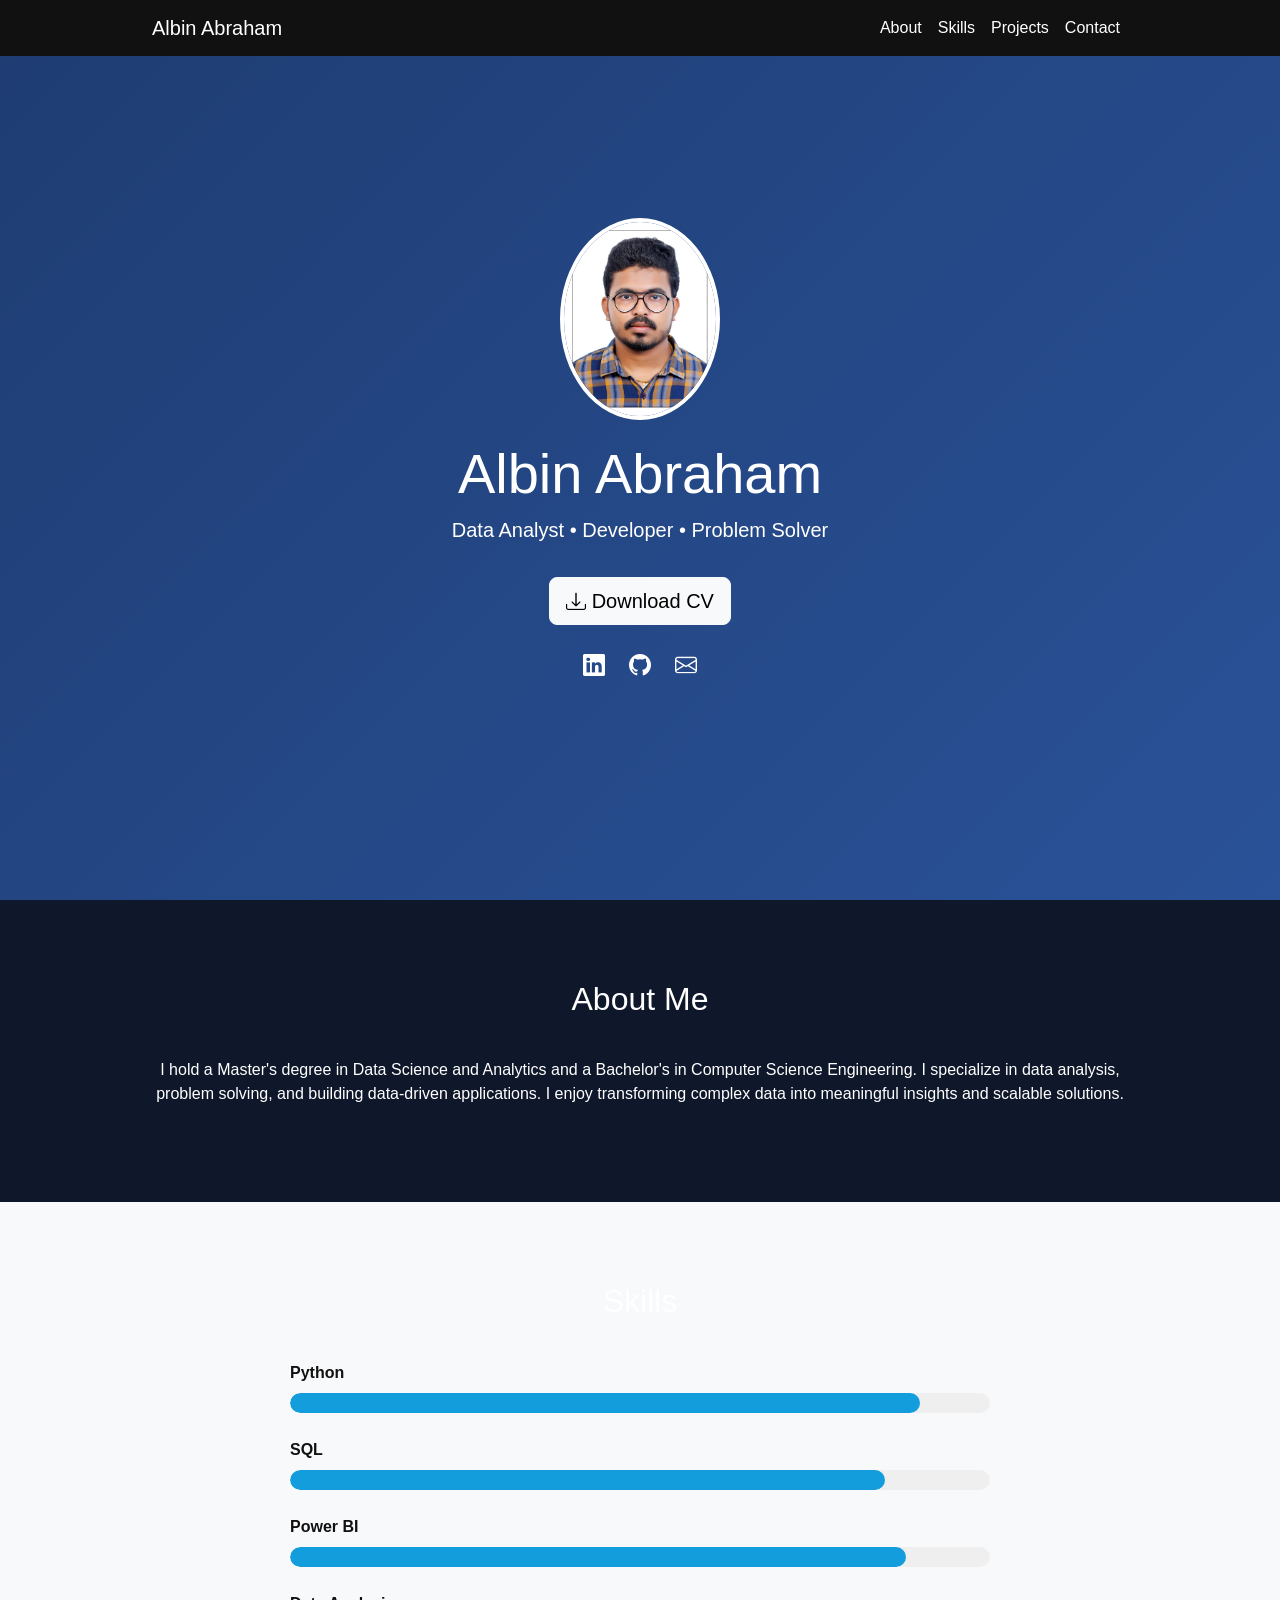
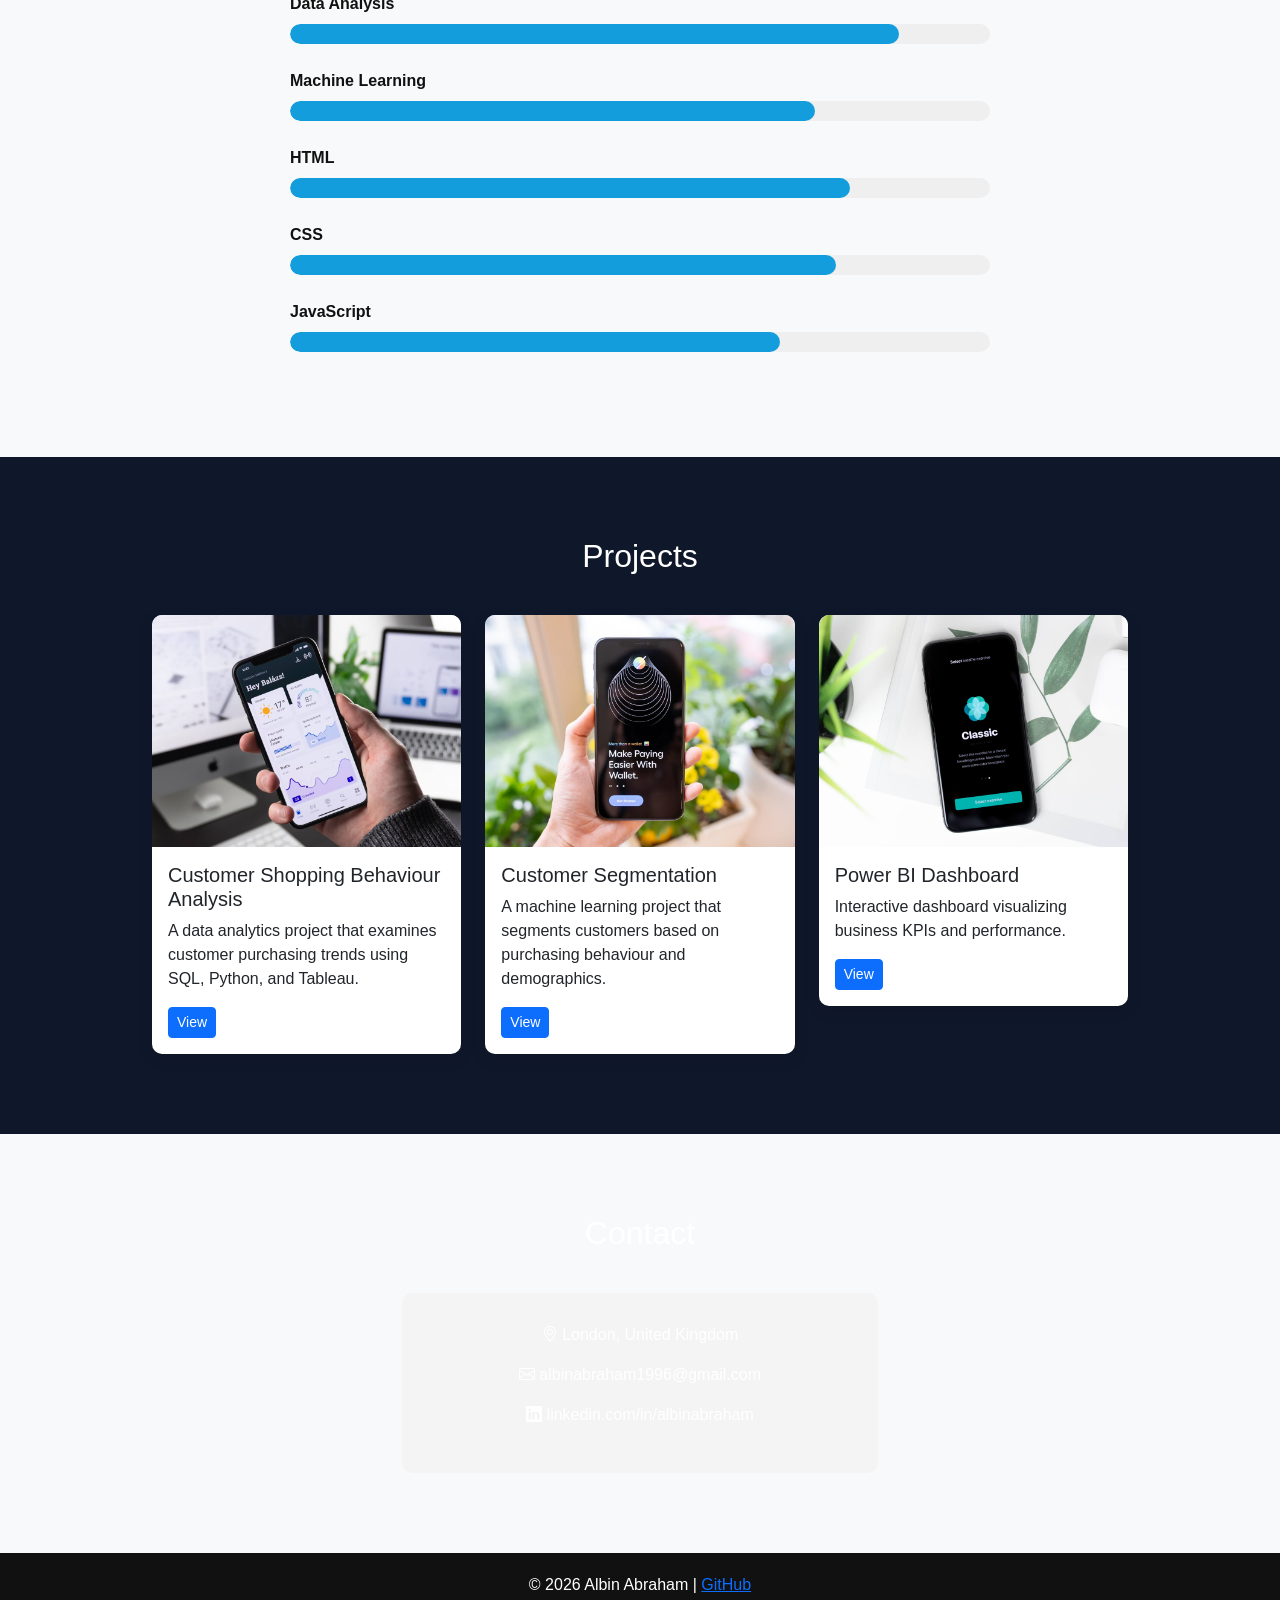
==== commit 789dddd5: "update website files" ====
--- a/index.html
+++ b/index.html
@@ -187,13 +187,14 @@
 
 <div class="card-body">
 
-<h5 class="card-title">Sales Data Analysis</h5>
+<h5 class="card-title">Customer Shopping Behaviour Analysis</h5>
 
 <p class="card-text">
-Analyzed sales dataset using Python and created insights dashboards.
-</p>
-
-<a href="#" class="btn btn-primary btn-sm">GitHub</a>
+A data analytics project that examines customer purchasing trends using SQL, Python, and Tableau. 
+
+</p>
+
+<a href="projects/customer_shopping_behaviour.html" class="btn btn-primary btn-sm">View</a>
 
 </div>
 
@@ -212,10 +213,10 @@
 <h5 class="card-title">Customer Segmentation</h5>
 
 <p class="card-text">
-Machine learning clustering model for customer behaviour analysis.
-</p>
-
-<a href="#" class="btn btn-primary btn-sm">GitHub</a>
+A machine learning project that segments customers based on purchasing behaviour and demographics.
+</p>
+
+<a href="#" class="btn btn-primary btn-sm">View</a>
 
 </div>
 
--- a/assets/css/main.css
+++ b/assets/css/main.css
@@ -119,3 +119,204 @@
 margin:0 10px;
 color:white;
 }
+
+
+/* Project styles pages default */
+
+/* demo */
+
+*{
+margin:0;
+padding:0;
+box-sizing:border-box;
+}
+
+body{
+font-family:'Poppins',sans-serif;
+background:#0f172a;
+color:white;
+}
+
+/* HERO */
+
+.hero{
+
+height:100vh;
+background:linear-gradient(135deg,#6366f1,#8b5cf6,#ec4899);
+display:flex;
+align-items:center;
+justify-content:center;
+text-align:center;
+
+}
+
+.hero h1{
+
+font-size:60px;
+margin-bottom:10px;
+
+}
+
+.hero p{
+
+font-size:20px;
+opacity:0.9;
+
+}
+
+.hero-tags{
+
+margin-top:20px;
+
+}
+
+.hero-tags span{
+
+background:rgba(255,255,255,0.2);
+padding:8px 20px;
+border-radius:30px;
+margin:5px;
+
+}
+
+/* SECTION */
+
+.section{
+
+padding:120px 20px;
+
+}
+
+.container{
+
+max-width:1000px;
+margin:auto;
+
+}
+
+.section h2{
+
+font-size:36px;
+margin-bottom:40px;
+
+}
+
+/* GLASS CARD */
+
+.glass-card{
+
+background:rgba(255,255,255,0.05);
+padding:40px;
+border-radius:20px;
+backdrop-filter:blur(10px);
+box-shadow:0 10px 30px rgba(0,0,0,0.3);
+
+}
+
+/* DARK */
+
+.dark{
+
+background:#020617;
+
+}
+
+/* STATS */
+
+.stats{
+
+display:flex;
+gap:40px;
+justify-content:center;
+flex-wrap:wrap;
+
+}
+
+.stat{
+
+text-align:center;
+
+}
+
+.stat h3{
+
+font-size:50px;
+color:#38bdf8;
+
+}
+
+/* GALLERY */
+
+.gallery{
+
+display:grid;
+grid-template-columns:repeat(auto-fit,minmax(250px,1fr));
+gap:25px;
+
+}
+
+.gallery img{
+
+width:100%;
+border-radius:15px;
+cursor:pointer;
+transition:0.4s;
+
+}
+
+.gallery img:hover{
+
+transform:scale(1.05);
+
+}
+
+/* LIGHTBOX */
+
+.lightbox{
+
+position:fixed;
+top:0;
+left:0;
+width:100%;
+height:100%;
+background:rgba(0,0,0,0.9);
+display:none;
+align-items:center;
+justify-content:center;
+
+}
+
+.lightbox img{
+
+max-width:80%;
+border-radius:10px;
+
+}
+
+/* BUTTON */
+
+.btn-back{
+
+background:#6366f1;
+padding:12px 30px;
+border-radius:30px;
+text-decoration:none;
+color:white;
+
+}
+
+/* FLOATING GITHUB */
+
+.floating-github{
+
+position:fixed;
+top:30px;
+right:30px;
+background:#111;
+padding:12px 20px;
+border-radius:30px;
+color:white;
+text-decoration:none;
+box-shadow:0 5px 20px rgba(0,0,0,0.4);
+
+}
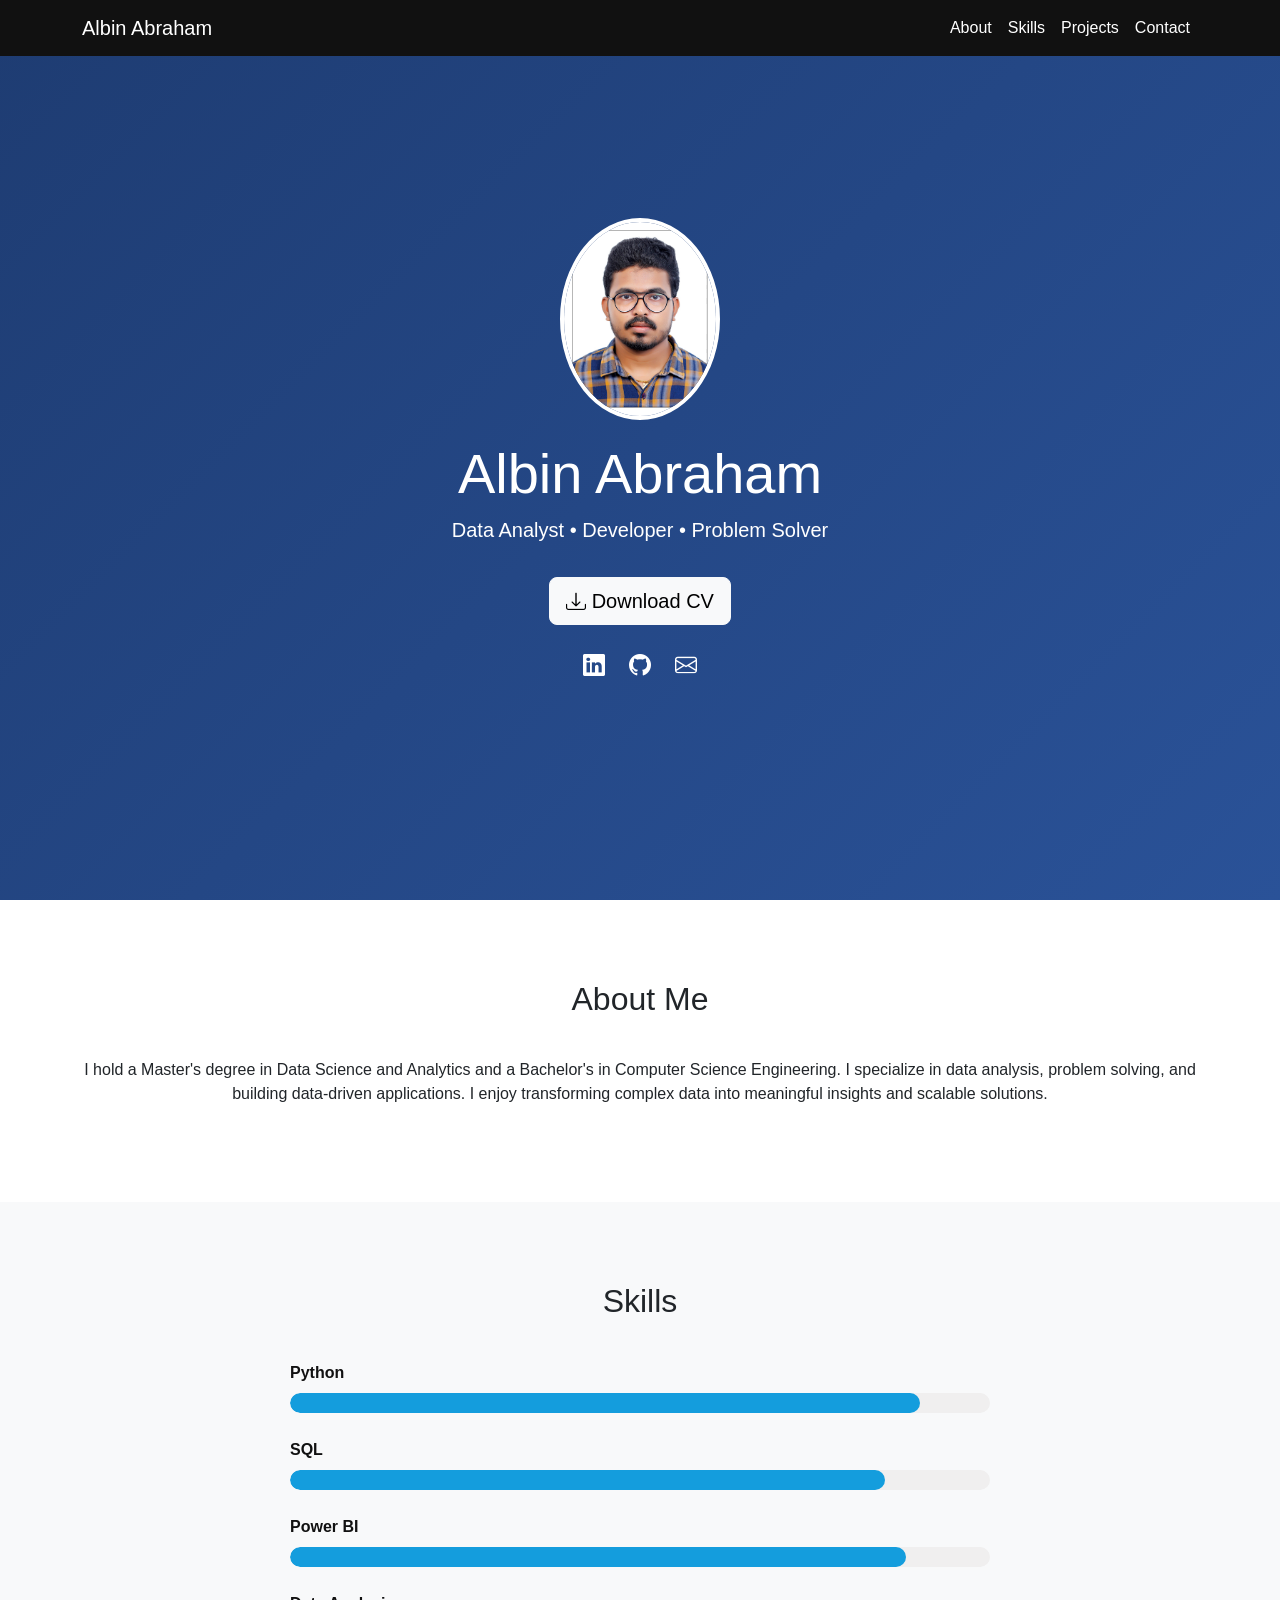
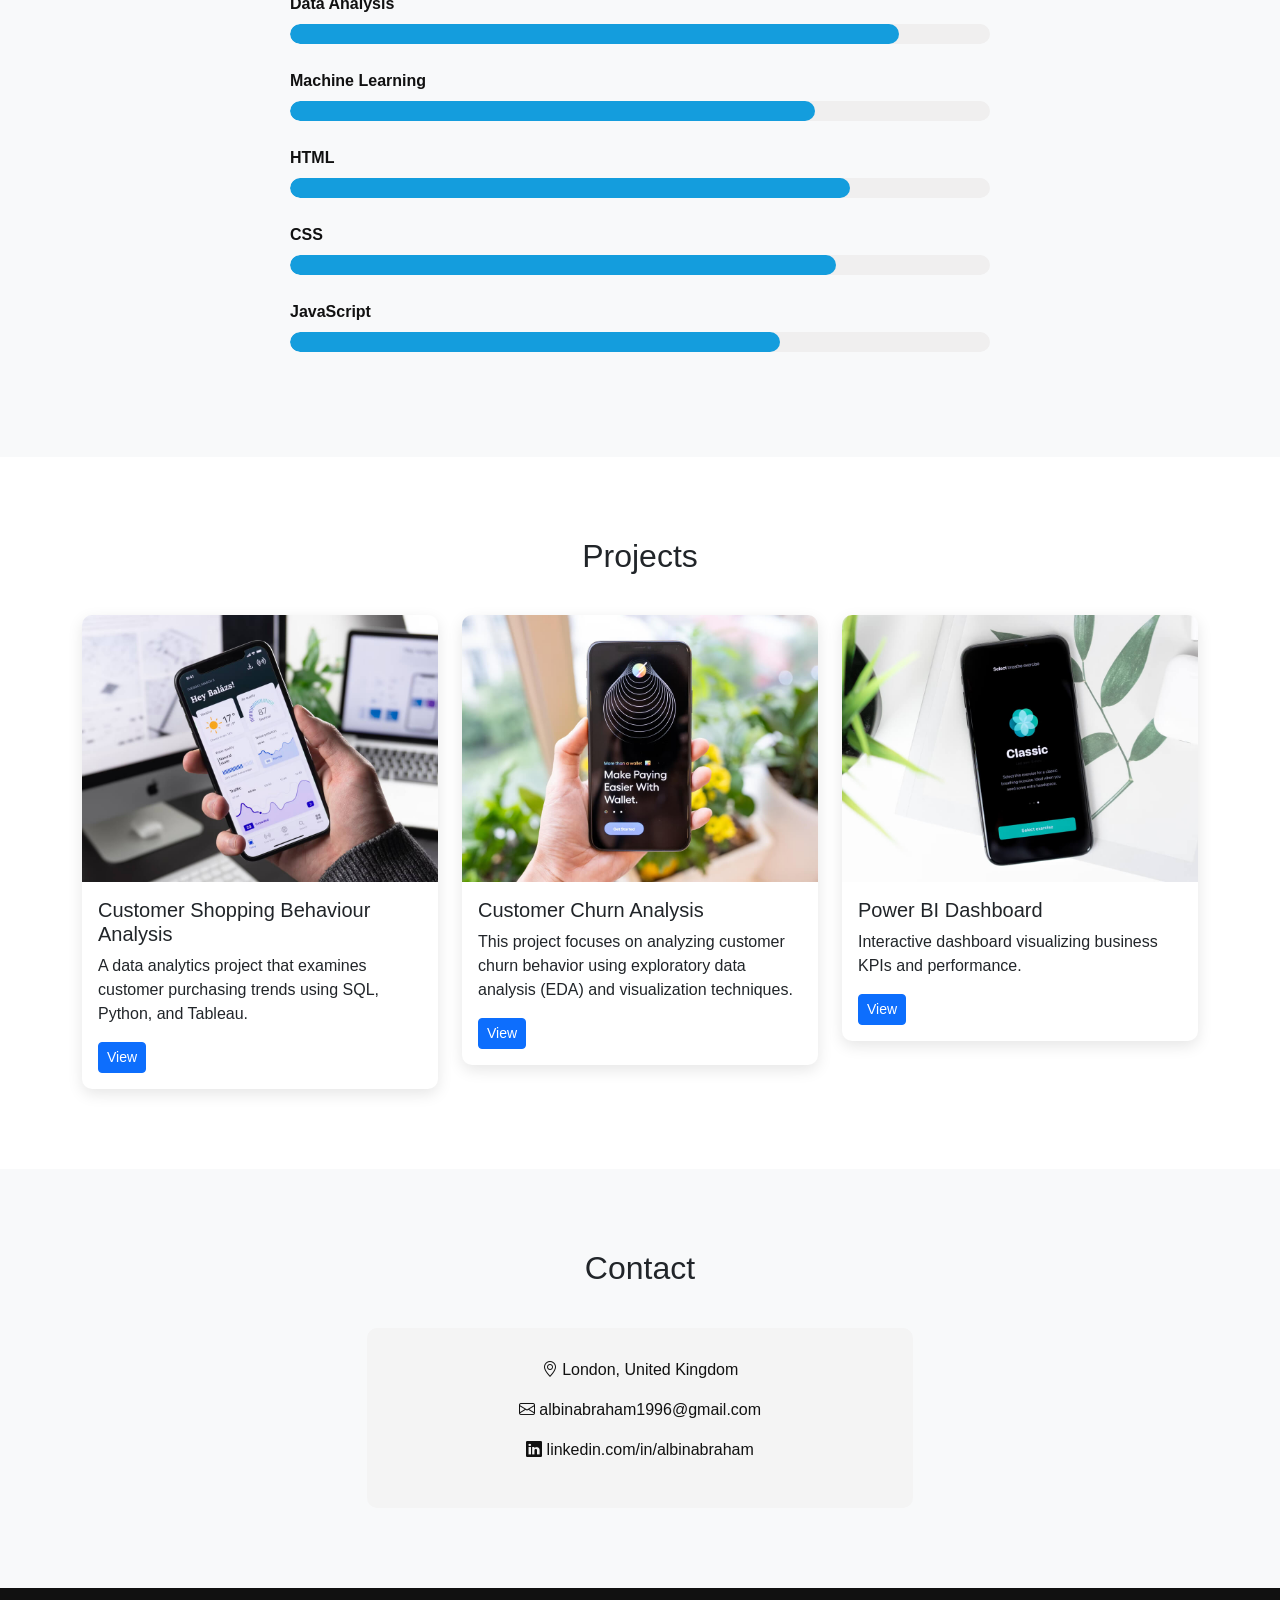
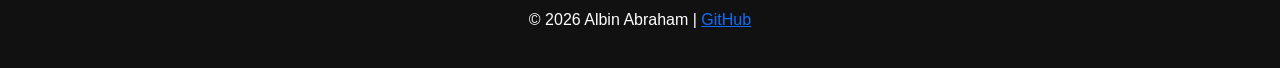
==== commit ba2e63e5: "project 2 commit" ====
--- a/index.html
+++ b/index.html
@@ -210,13 +210,14 @@
 
 <div class="card-body">
 
-<h5 class="card-title">Customer Segmentation</h5>
+<h5 class="card-title">Customer Churn Analysis</h5>
 
 <p class="card-text">
-A machine learning project that segments customers based on purchasing behaviour and demographics.
-</p>
-
-<a href="#" class="btn btn-primary btn-sm">View</a>
+This project focuses on analyzing customer churn behavior using exploratory data analysis (EDA) 
+and visualization techniques. 
+</p>
+
+<a href="projects/customer_churn_analysis.html" class="btn btn-primary btn-sm">View</a>
 
 </div>
 
--- a/assets/css/main.css
+++ b/assets/css/main.css
@@ -42,6 +42,7 @@
 .section-title{
 margin-bottom:40px;
 text-align:center;
+
 }
 
 /* SKILLS */
@@ -98,11 +99,12 @@
 
 /* CONTACT */
 
-.contact-box{
-text-align:center;
-padding:30px;
-border-radius:10px;
-background:#f4f4f4;
+.contact-box {
+  text-align: center;
+  padding: 30px;
+  border-radius: 10px;
+  background: #f4f4f4;
+  color: #111; /* <-- make text dark so it’s visible */
 }
 
 /* FOOTER */
@@ -120,203 +122,3 @@
 color:white;
 }
 
-
-/* Project styles pages default */
-
-/* demo */
-
-*{
-margin:0;
-padding:0;
-box-sizing:border-box;
-}
-
-body{
-font-family:'Poppins',sans-serif;
-background:#0f172a;
-color:white;
-}
-
-/* HERO */
-
-.hero{
-
-height:100vh;
-background:linear-gradient(135deg,#6366f1,#8b5cf6,#ec4899);
-display:flex;
-align-items:center;
-justify-content:center;
-text-align:center;
-
-}
-
-.hero h1{
-
-font-size:60px;
-margin-bottom:10px;
-
-}
-
-.hero p{
-
-font-size:20px;
-opacity:0.9;
-
-}
-
-.hero-tags{
-
-margin-top:20px;
-
-}
-
-.hero-tags span{
-
-background:rgba(255,255,255,0.2);
-padding:8px 20px;
-border-radius:30px;
-margin:5px;
-
-}
-
-/* SECTION */
-
-.section{
-
-padding:120px 20px;
-
-}
-
-.container{
-
-max-width:1000px;
-margin:auto;
-
-}
-
-.section h2{
-
-font-size:36px;
-margin-bottom:40px;
-
-}
-
-/* GLASS CARD */
-
-.glass-card{
-
-background:rgba(255,255,255,0.05);
-padding:40px;
-border-radius:20px;
-backdrop-filter:blur(10px);
-box-shadow:0 10px 30px rgba(0,0,0,0.3);
-
-}
-
-/* DARK */
-
-.dark{
-
-background:#020617;
-
-}
-
-/* STATS */
-
-.stats{
-
-display:flex;
-gap:40px;
-justify-content:center;
-flex-wrap:wrap;
-
-}
-
-.stat{
-
-text-align:center;
-
-}
-
-.stat h3{
-
-font-size:50px;
-color:#38bdf8;
-
-}
-
-/* GALLERY */
-
-.gallery{
-
-display:grid;
-grid-template-columns:repeat(auto-fit,minmax(250px,1fr));
-gap:25px;
-
-}
-
-.gallery img{
-
-width:100%;
-border-radius:15px;
-cursor:pointer;
-transition:0.4s;
-
-}
-
-.gallery img:hover{
-
-transform:scale(1.05);
-
-}
-
-/* LIGHTBOX */
-
-.lightbox{
-
-position:fixed;
-top:0;
-left:0;
-width:100%;
-height:100%;
-background:rgba(0,0,0,0.9);
-display:none;
-align-items:center;
-justify-content:center;
-
-}
-
-.lightbox img{
-
-max-width:80%;
-border-radius:10px;
-
-}
-
-/* BUTTON */
-
-.btn-back{
-
-background:#6366f1;
-padding:12px 30px;
-border-radius:30px;
-text-decoration:none;
-color:white;
-
-}
-
-/* FLOATING GITHUB */
-
-.floating-github{
-
-position:fixed;
-top:30px;
-right:30px;
-background:#111;
-padding:12px 20px;
-border-radius:30px;
-color:white;
-text-decoration:none;
-box-shadow:0 5px 20px rgba(0,0,0,0.4);
-
-}
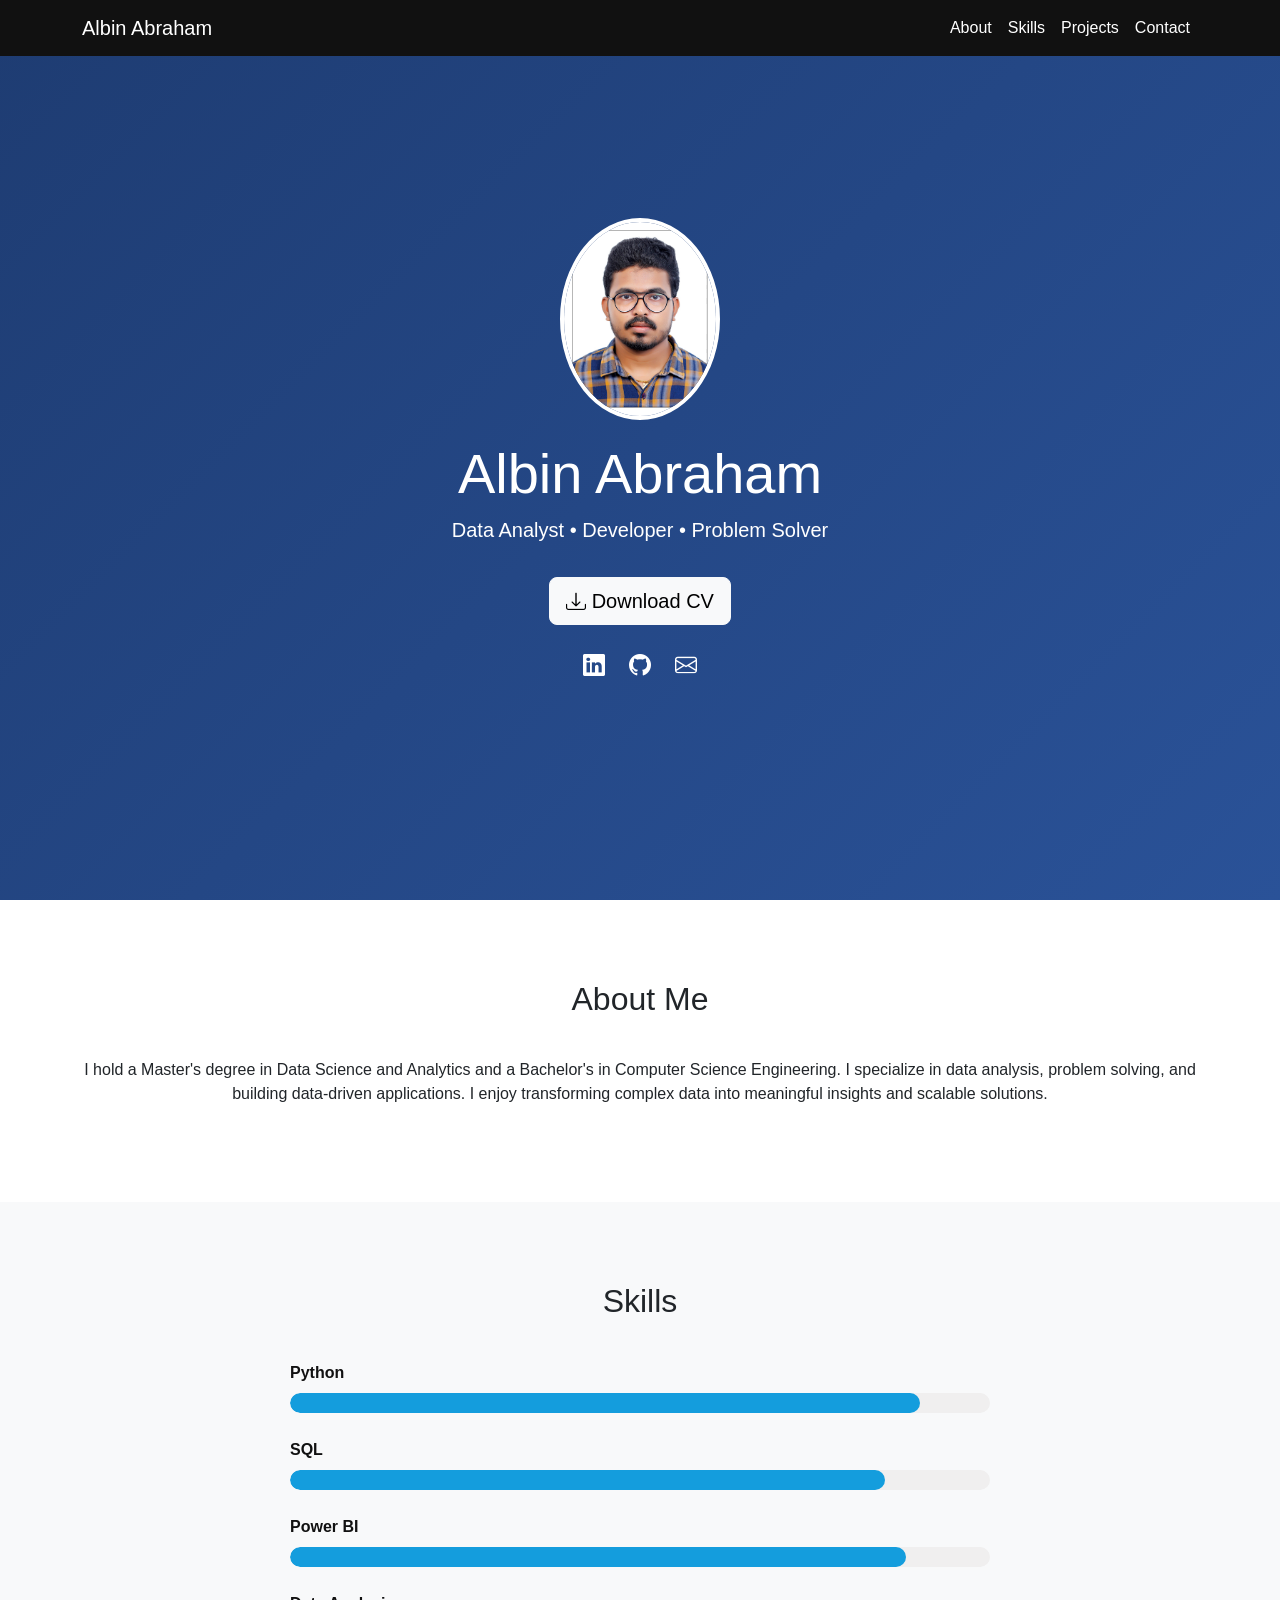
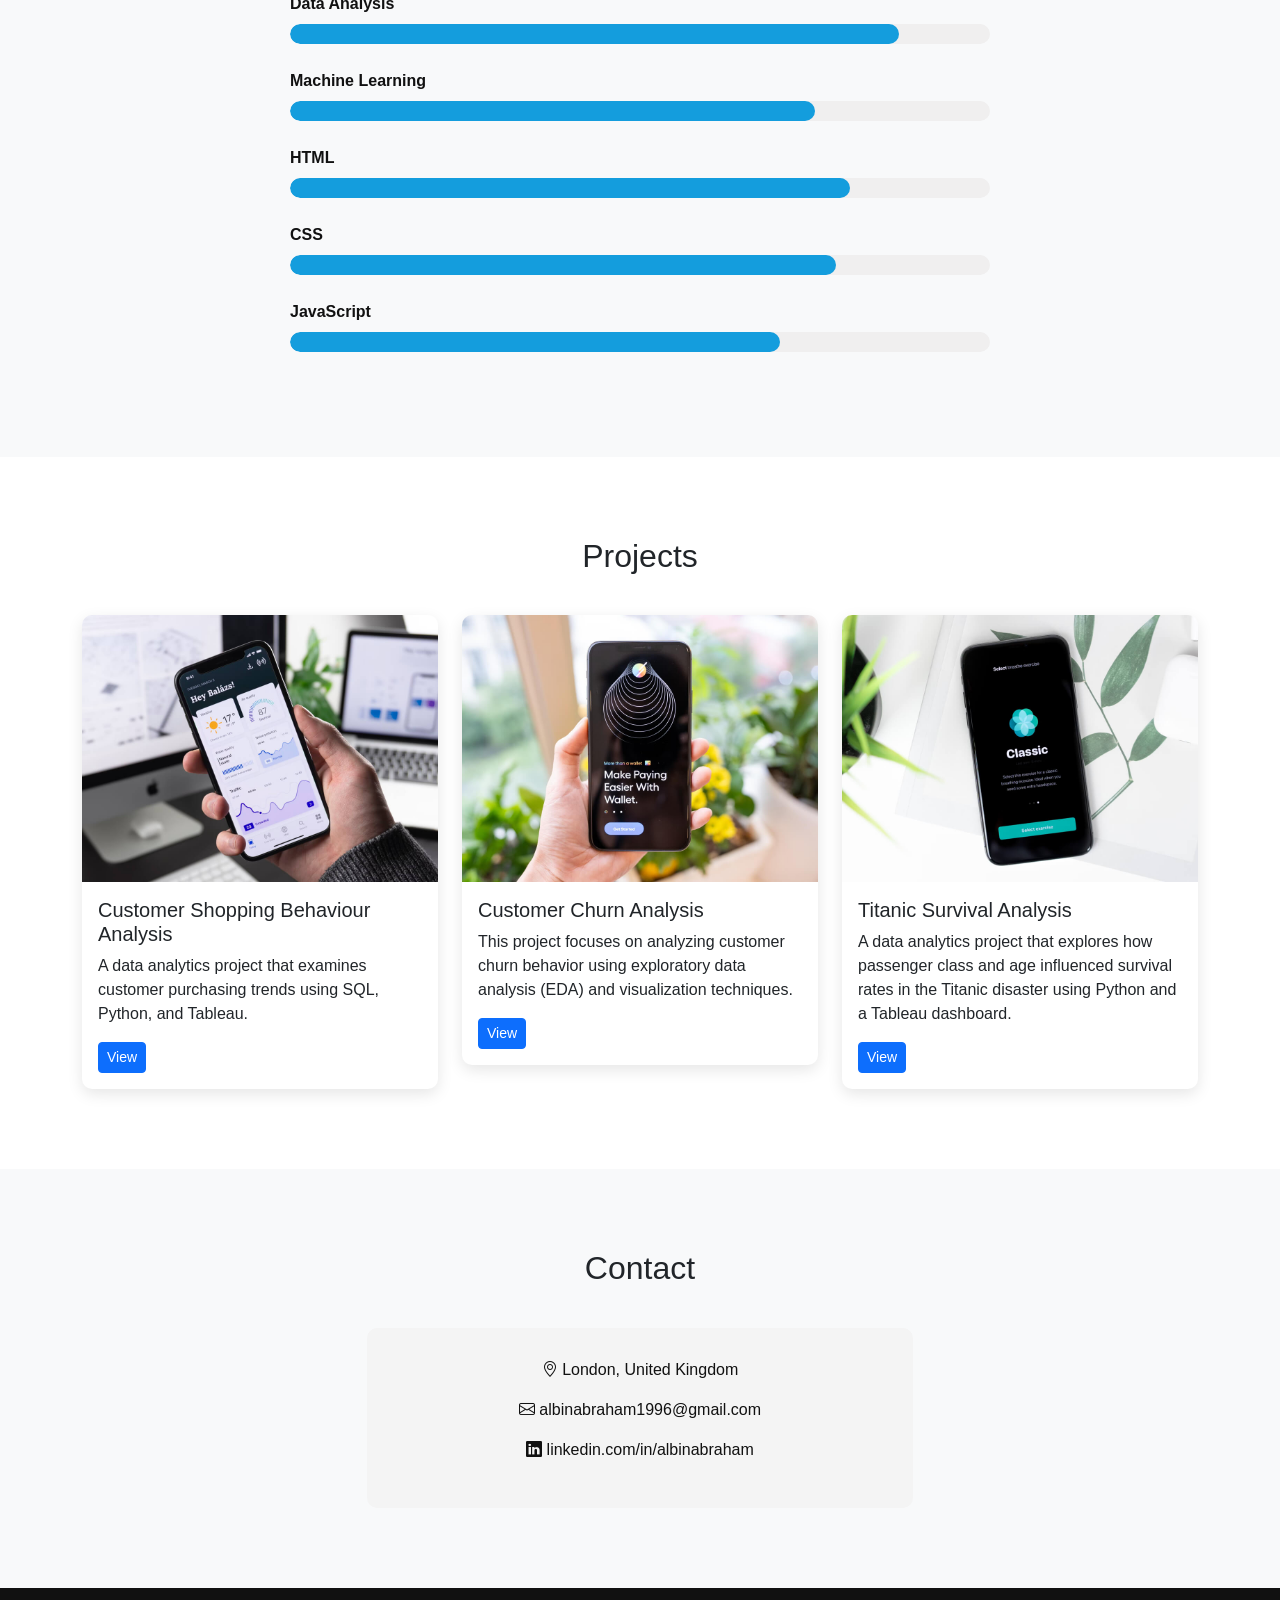
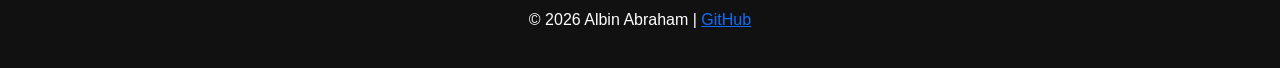
==== commit 7411719e: "update project 3" ====
--- a/index.html
+++ b/index.html
@@ -233,13 +233,13 @@
 
 <div class="card-body">
 
-<h5 class="card-title">Power BI Dashboard</h5>
+<h5 class="card-title">Titanic Survival Analysis</h5>
 
 <p class="card-text">
-Interactive dashboard visualizing business KPIs and performance.
-</p>
-
-<a href="#" class="btn btn-primary btn-sm">View</a>
+A data analytics project that explores how passenger class and age influenced survival rates in the Titanic disaster using Python and a Tableau dashboard.
+</p>
+
+<a href="projects/titanic_survival_analysis.html" class="btn btn-primary btn-sm">View</a>
 
 </div>
 
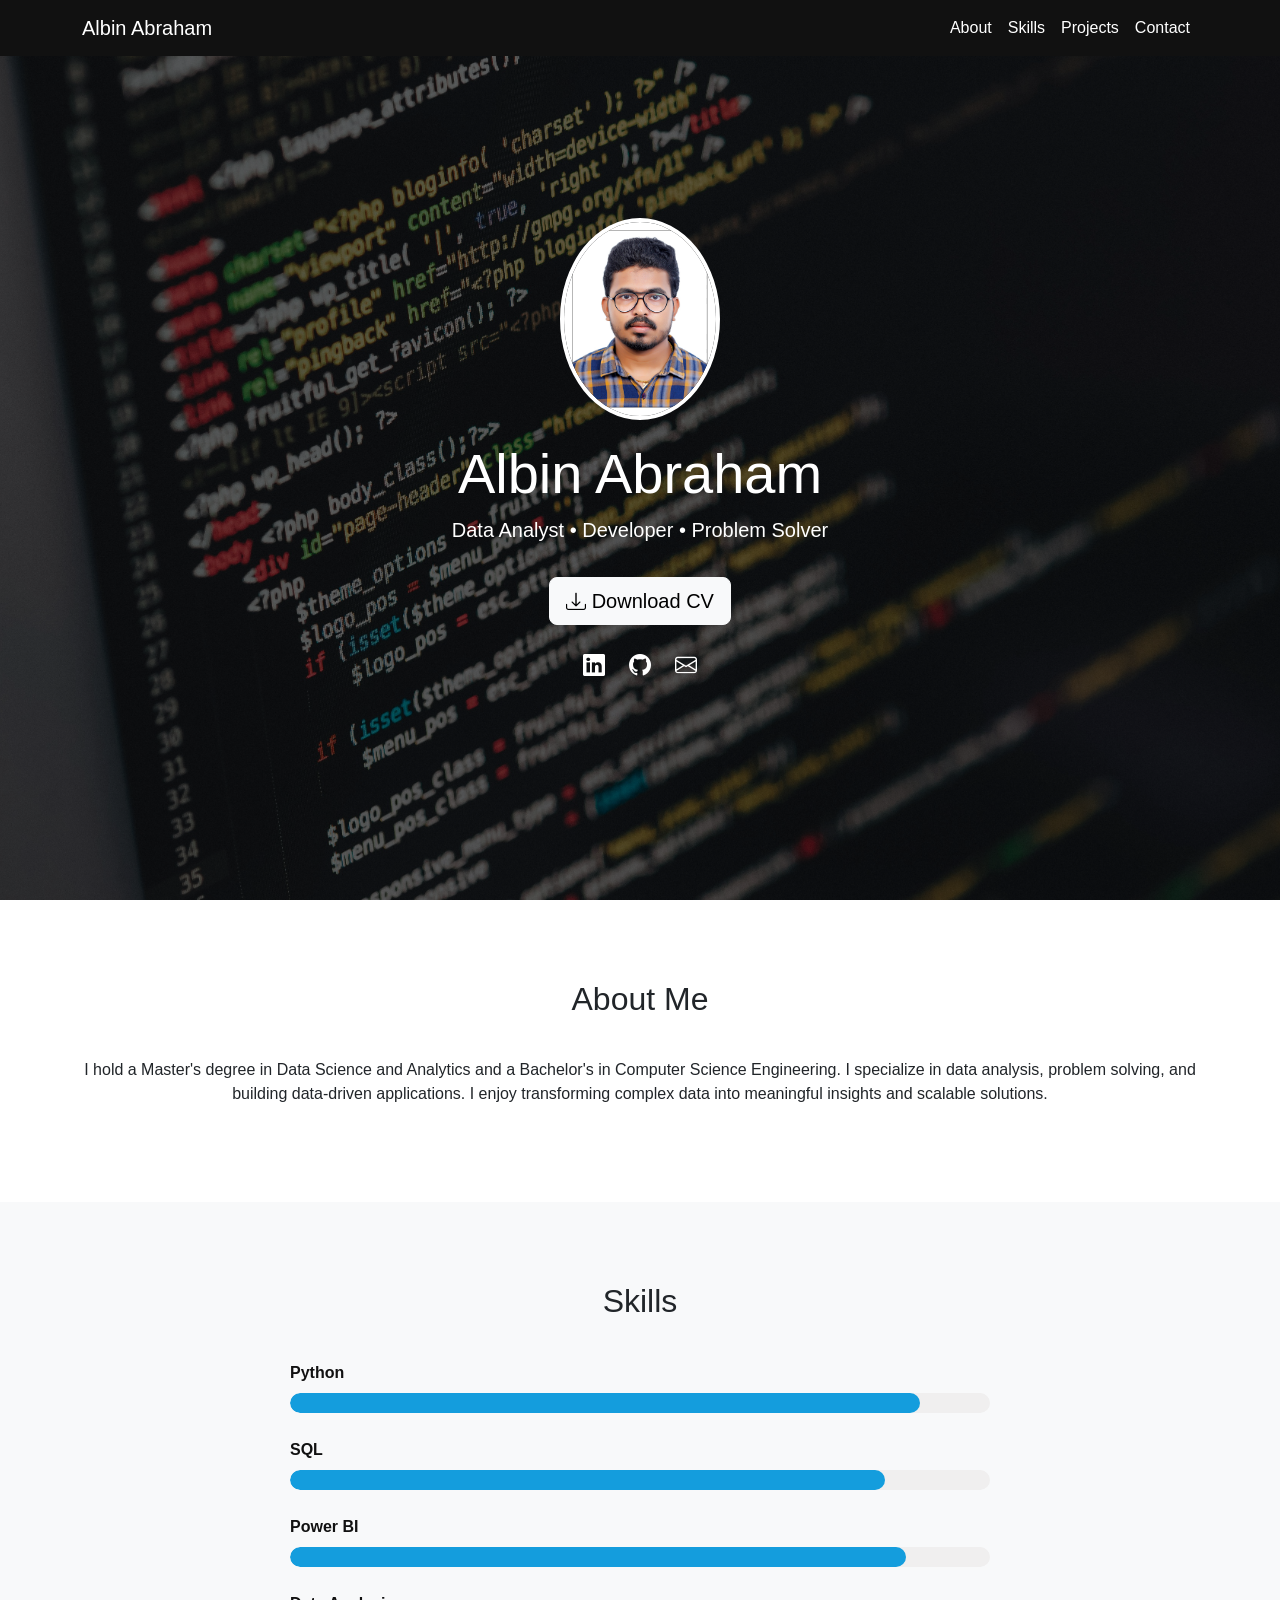
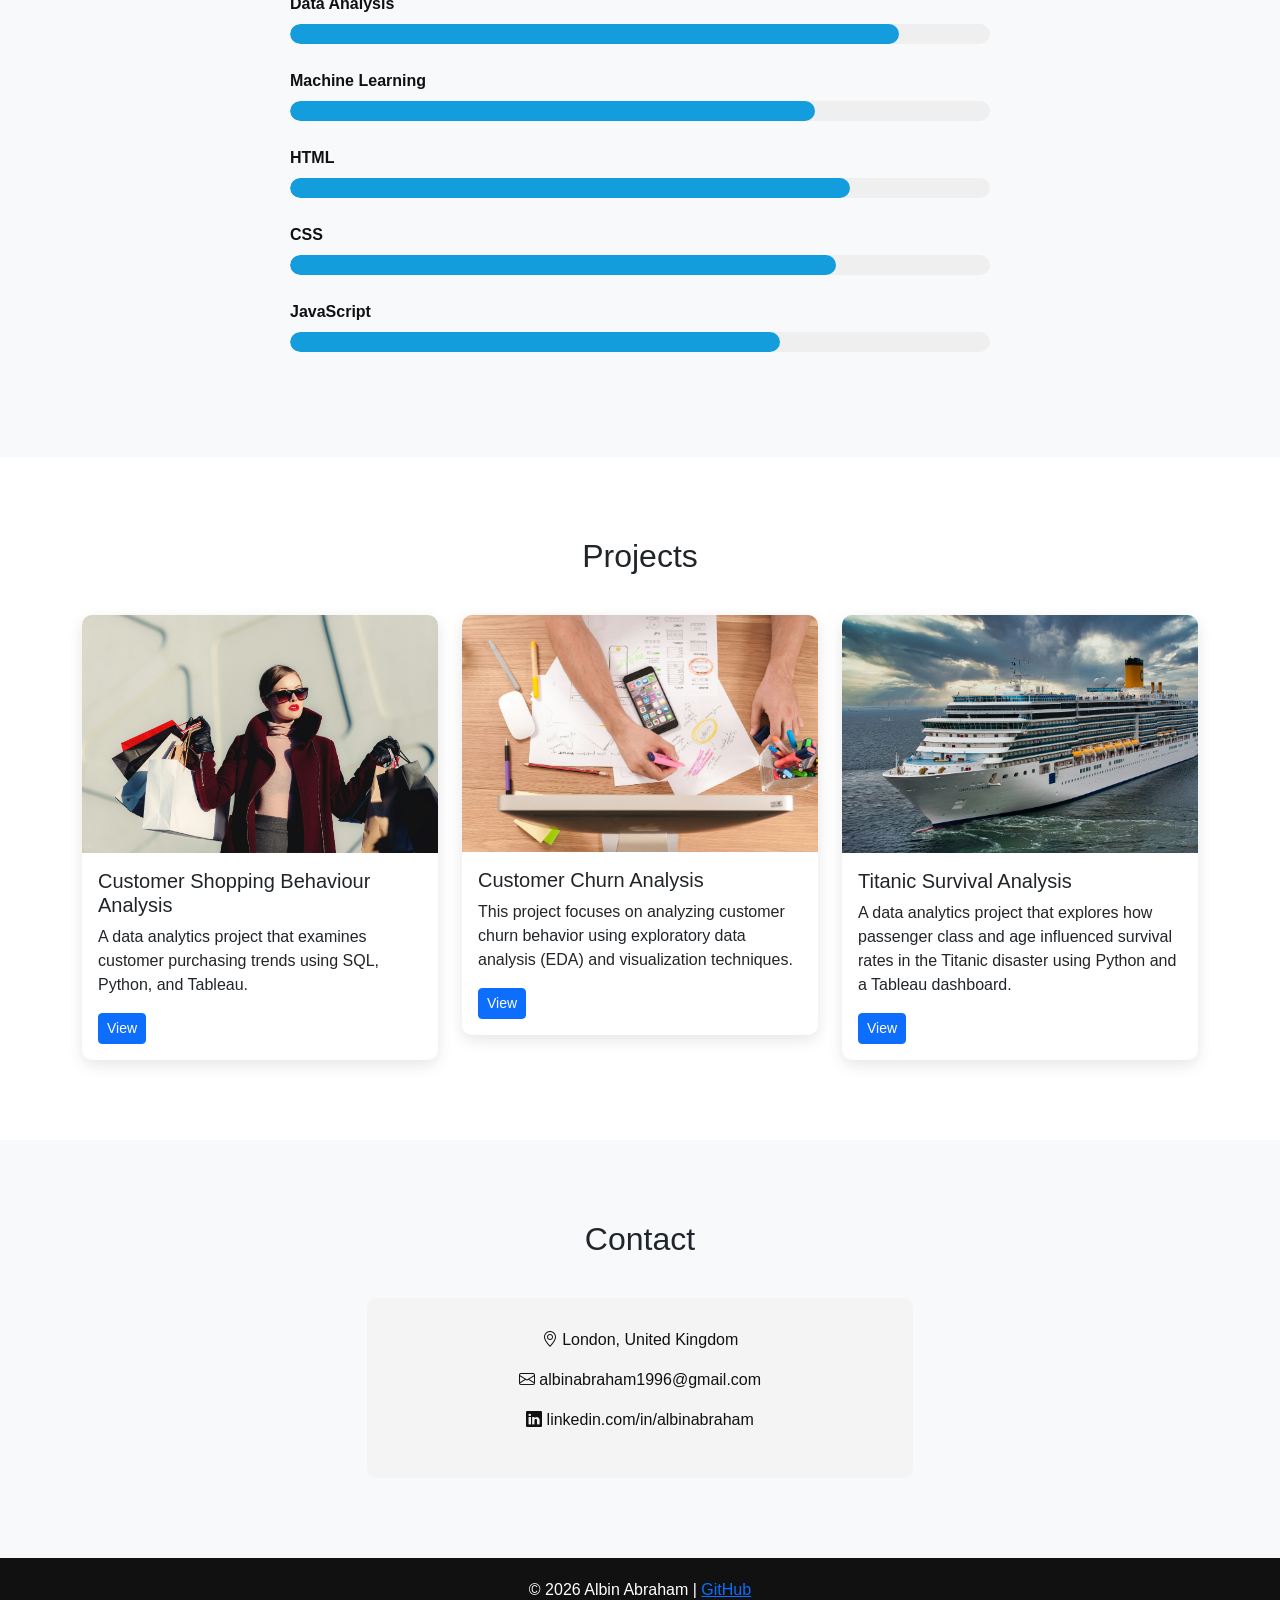
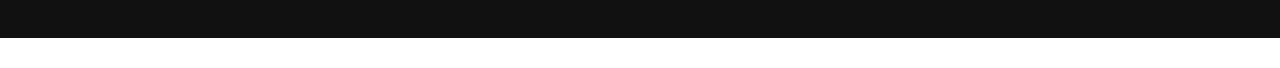
==== commit a3dd47f5: "updated imgs" ====
--- a/index.html
+++ b/index.html
@@ -183,7 +183,7 @@
 
 <div class="card project-card">
 
-<img src="assets/img/portfolio/project1.jpg" class="card-img-top">
+<img src="assets/img/portfolio/shopping.jpg" class="card-img-top">
 
 <div class="card-body">
 
@@ -206,7 +206,7 @@
 
 <div class="card project-card">
 
-<img src="assets/img/portfolio/project2.jpg" class="card-img-top">
+<img src="assets/img/portfolio/churn.jpg" class="card-img-top">
 
 <div class="card-body">
 
@@ -229,7 +229,7 @@
 
 <div class="card project-card">
 
-<img src="assets/img/portfolio/project3.jpg" class="card-img-top">
+<img src="assets/img/portfolio/titanic.jpg" class="card-img-top">
 
 <div class="card-body">
 
--- a/assets/css/main.css
+++ b/assets/css/main.css
@@ -19,8 +19,11 @@
 
 #hero{
 height:100vh;
-background:linear-gradient(135deg,#1e3c72,#2a5298);
-color:white;
+background-image:linear-gradient(rgba(0,0,0,0.6), rgba(0,0,0,0.6)),url("../img/hero-bg.jpg");
+background-size:cover;
+background-position:center;
+background-repeat:no-repeat;
+color:rgb(255, 255, 255);
 display:flex;
 align-items:center;
 text-align:center;
